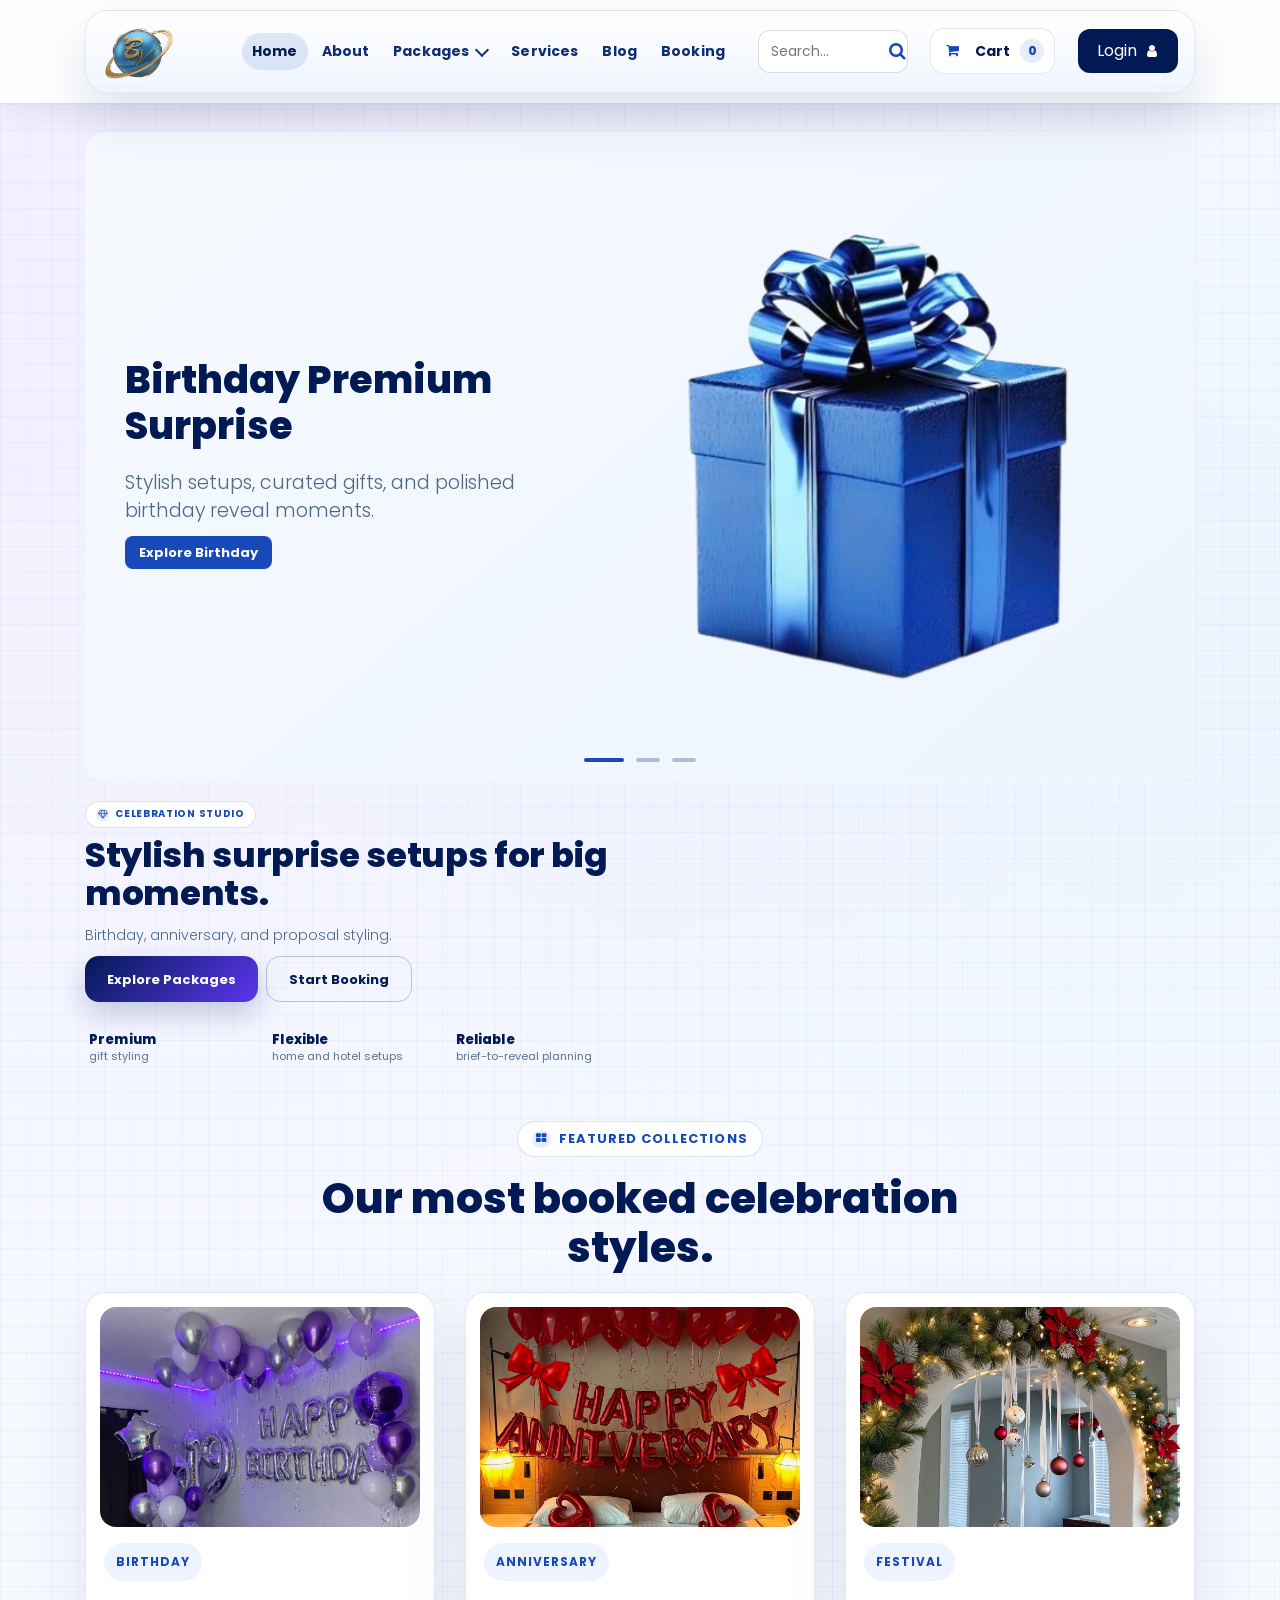
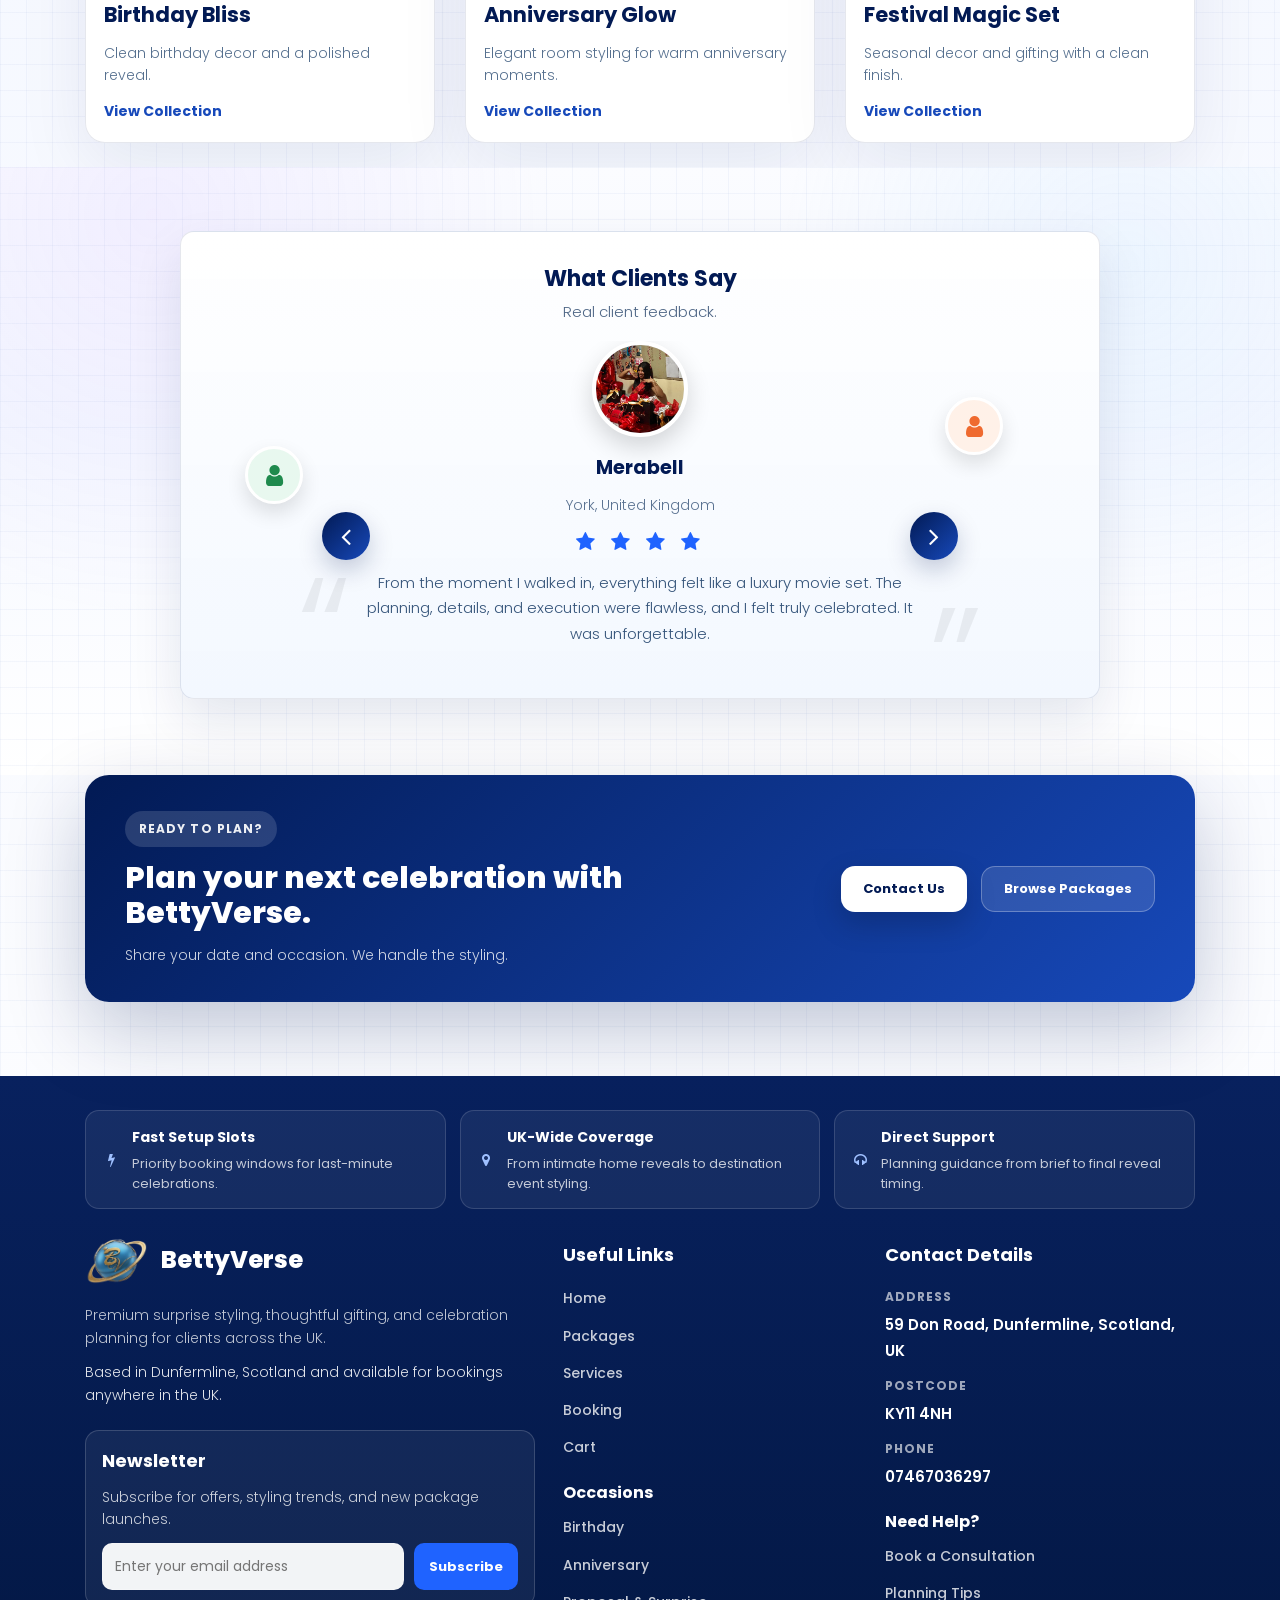
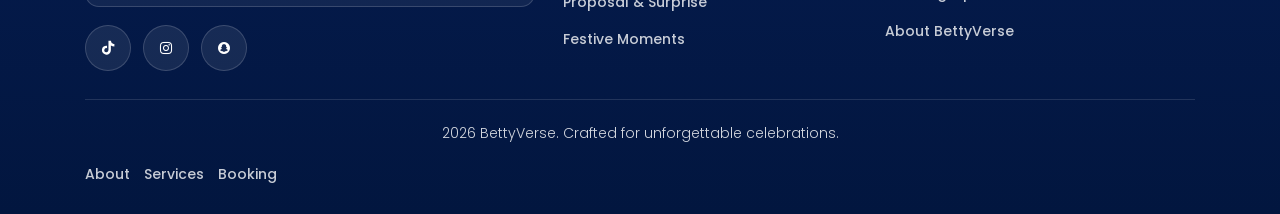
==== index.html @ 4e95d2a1 "almost ready" ====
<!DOCTYPE html>
<html>
   <head>
      <meta charset="utf-8">
      <meta http-equiv="X-UA-Compatible" content="IE=edge">
      <meta name="viewport" content="width=device-width, initial-scale=1">
      <meta name="viewport" content="initial-scale=1, maximum-scale=1">
      <title>BettyVerse</title>
      <meta name="keywords" content="surprise gifts, celebration packages, event styling">
      <meta name="description" content="BettyVerse creates stylish surprise packages and celebration setups for birthdays, anniversaries, proposals, and special occasions.">
      <meta name="author" content="BettyVerse">
      <link rel="stylesheet" type="text/css" href="css/bootstrap.min.css">
      <link rel="stylesheet" type="text/css" href="css/style.css">
      <link rel="stylesheet" href="css/responsive.css">
      <link rel="icon" href="images/logo.png" type="image/png">
      <link href="https://fonts.googleapis.com/css2?family=Poppins:wght@300;400;500;600;700;800&family=Roboto:wght@400;500;700&display=swap" rel="stylesheet">
      <link rel="stylesheet" href="css/jquery.mCustomScrollbar.min.css">
      <link rel="stylesheet" href="https://maxcdn.bootstrapcdn.com/font-awesome/4.7.0/css/font-awesome.min.css">
   </head>
   <body class="home-shell">
      <div class="header_section header_bg">
         <div class="container">
            <nav class="navbar navbar-expand-lg navbar-light bg-light">
               <a class="navbar-brand brand-mark" href="index.html" aria-label="BettyVerse home"><span class="brand-mark__icon" aria-hidden="true"><img src="images/logo.png" alt=""></span><span class="brand-mark__text"><strong>Betty</strong> Verse</span></a>
               <a class="mobile_cart_link" href="cart.html" data-cart-link aria-label="View cart">
                  <span class="mobile_cart_icon" aria-hidden="true"><i class="fa fa-shopping-cart" aria-hidden="true"></i></span>
                  <span class="cart_count" data-cart-count aria-live="polite">0</span>
               </a>
               <button class="navbar-toggler" type="button" data-toggle="collapse" data-target="#navbarSupportedContent" aria-controls="navbarSupportedContent" aria-expanded="false" aria-label="Toggle navigation">
               <span class="navbar-toggler-icon"></span>
               </button>
               <div class="collapse navbar-collapse" id="navbarSupportedContent">
                  <ul class="navbar-nav ml-auto">
                     <li class="nav-item active"><a class="nav-link" href="index.html">Home</a></li>
                     <li class="nav-item"><a class="nav-link" href="about.html">About</a></li>
                     <li class="nav-item dropdown">
                        <a class="nav-link dropdown-toggle" href="packages.html" id="packagesDropdown" role="button" aria-haspopup="true" aria-expanded="false">Packages</a>
                        <div class="dropdown-menu" aria-labelledby="packagesDropdown">
                           <div class="dropdown-submenu">
                              <a class="dropdown-item dropdown-toggle" href="packages.html?filter=birthday">Birthday</a>
                              <div class="dropdown-menu">
                                 <a class="dropdown-item" href="packages.html?filter=custom-request">Custom Request</a>
                                 <a class="dropdown-item" href="packages.html?filter=kids-birthday">Kids Birthday</a>
                                 <a class="dropdown-item" href="packages.html?filter=betty-confetti">Betty And Confetti</a>
                                 <a class="dropdown-item" href="packages.html?filter=car-boot">Car Boot</a>
                                 <div class="dropdown-submenu">
                                    <a class="dropdown-item dropdown-toggle" href="packages.html?filter=surprise">Surprise By Betty At</a>
                                    <div class="dropdown-menu">
                                       <a class="dropdown-item" href="packages.html?filter=university">University</a>
                                       <a class="dropdown-item" href="packages.html?filter=workplace">Workplace</a>
                                    </div>
                                 </div>
                              </div>
                           </div>
                           <div class="dropdown-submenu">
                              <a class="dropdown-item dropdown-toggle" href="packages.html?filter=anniversary">Anniversary</a>
                              <div class="dropdown-menu">
                                 <a class="dropdown-item" href="packages.html?filter=anniversary-choice">By Choice</a>
                                 <div class="dropdown-submenu">
                                    <a class="dropdown-item dropdown-toggle" href="packages.html?filter=anniversary">Anniversary Decorations</a>
                                    <div class="dropdown-menu">
                                                                              <a class="dropdown-item" href="packages.html?filter=anniversary-home">Decoration At Home</a>
                                       <a class="dropdown-item" href="packages.html?filter=anniversary-car">Car Boot Decoration</a>
                                    </div>
                                 </div>
                              </div>
                           </div>
                           <div class="dropdown-submenu">
                              <a class="dropdown-item dropdown-toggle" href="packages.html?filter=surprise">Your Occasion</a>
                              <div class="dropdown-menu">
                                 <a class="dropdown-item" href="packages.html?filter=occasion-choice">By Choice</a>
                                 <a class="dropdown-item" href="packages.html?filter=valentine">Valentine's Day</a>
                                 <a class="dropdown-item" href="packages.html?filter=baby-shower">Baby Shower</a>
                                 <a class="dropdown-item" href="packages.html?filter=proposal">Proposal</a>
                              </div>
                           </div>
                           <div class="dropdown-submenu">
                              <a class="dropdown-item dropdown-toggle" href="packages.html?filter=festival">Festival</a>
                              <div class="dropdown-menu">
                                 <a class="dropdown-item" href="packages.html?filter=christmas">Christmas Decorations</a>
                                 <a class="dropdown-item" href="packages.html?filter=new-year">New Year</a>
                                 <a class="dropdown-item" href="packages.html?filter=easter">Easter</a>
                              </div>
                           </div>
                        </div>
                     </li>
                     <li class="nav-item"><a class="nav-link" href="services.html">Services</a></li>
                     <li class="nav-item"><a class="nav-link" href="blog.html">Blog</a></li>
                     <li class="nav-item"><a class="nav-link" href="booking.html">Booking</a></li>
                  </ul>
                  <form class="form-inline my-2 my-lg-0">
                     <div class="search-container">
                        <input type="text" id="search-input" class="search-input" placeholder="Search...">
                        <div class="fa fa-search form-control-feedback" onclick="toggleSearch()"></div>
                     </div>
                     <a class="cart_link" href="cart.html" data-cart-link aria-label="View cart">
                        <span class="cart_link_icon"><i class="fa fa-shopping-cart" aria-hidden="true"></i></span>
                        <span class="cart_link_text">Cart</span>
                        <span class="cart_count" data-cart-count aria-live="polite">0</span>
                     </a>
                     <div class="login_bt"><a href="login/login_index.html">Login <span style="color: #ffffff;"><i class="fa fa-user" aria-hidden="true"></i></span></a></div>
                  </form>
               </div>
            </nav>
         </div>
      </div>

      <section class="home-banner">
         <div class="container">
            <div class="home-carousel-shell">
               <div id="carouselExampleIndicators" class="carousel slide pointer-event woofern-carousel">
                  <ol class="carousel-indicators">
                     <li data-target="#carouselExampleIndicators" data-bs-target="#carouselExampleIndicators" data-slide-to="0" data-bs-slide-to="0" class="active"></li>
                     <li data-target="#carouselExampleIndicators" data-bs-target="#carouselExampleIndicators" data-slide-to="1" data-bs-slide-to="1"></li>
                     <li data-target="#carouselExampleIndicators" data-bs-target="#carouselExampleIndicators" data-slide-to="2" data-bs-slide-to="2"></li>
                  </ol>
                  <div class="carousel-inner">
                     <div class="carousel-item active">
                        <div class="woofern-slide-row">
                           <div class="woofern-slide-copy">
                              <h2>Birthday Premium Surprise</h2>
                              <p>Stylish setups, curated gifts, and polished birthday reveal moments.</p>
                              <a class="woofern-caption-btn" href="packages.html?filter=birthday">Explore Birthday</a>
                           </div>
                           <div class="woofern-slide-media">
                              <a href="packages.html?filter=birthday">
                                 <img src="images/bday_demo.png" class="d-block w-100" alt="slider-0">
                              </a>
                           </div>
                        </div>
                     </div>
                     <div class="carousel-item">
                        <div class="woofern-slide-row">
                           <div class="woofern-slide-copy">
                              <h2>Proposal Experiences</h2>
                              <p>Elegant proposal concepts with refined decor and smooth coordination.</p>
                              <a class="woofern-caption-btn" href="packages.html?filter=proposal">View Proposal</a>
                           </div>
                           <div class="woofern-slide-media">
                              <a href="packages.html?filter=proposal">
                                 <img src="images/prop-2hearts.png" class="d-block w-100" alt="slider-1">
                              </a>
                           </div> 
                        </div>
                     </div>
                     <div class="carousel-item">
                        <div class="woofern-slide-row">
                           <div class="woofern-slide-copy">
                              <h2>Anniversary Surprise</h2>
                              <p>Memorable anniversary styling for home, hotel, and intimate settings.</p>
                              <a class="woofern-caption-btn" href="packages.html?filter=anniversary">See Anniversary</a>
                           </div>
                           <div class="woofern-slide-media">
                              <a href="packages.html?filter=anniversary">
                                 <img src="images/props_demo.png" class="d-block w-100" alt="slider-2">
                              </a>
                           </div>
                        </div>
                     </div>
                  </div>
               </div>
            </div>
         </div>
      </section>

      <section class="home-hero">
         <div class="container">
            <div class="row align-items-center">
               <div class="col-lg-6">
                  <span class="page_kicker"><i class="fa fa-diamond icon-inline" aria-hidden="true"></i>Celebration Studio</span>
                  <h1 class="home-title">Stylish surprise setups for big moments.</h1>
                  <p class="home-copy">Birthday, anniversary, and proposal styling.</p>
                  <div class="home-actions">
                     <a class="hero-btn primary" href="packages.html">Explore Packages</a>
                     <a class="hero-btn secondary" href="booking.html">Start Booking</a>
                  </div>
                   <div style="padding-top: 0.5cm;"></div>
                  <div class="home-stats">
                     <div class="home-stat">
                        <div class="home-stat-head">
                           <strong class="home-stat-title">Premium</strong>
                        </div>
                        <span class="home-stat-desc">gift styling</span>
                     </div>
                     <div class="home-stat">
                        <div class="home-stat-head">
                           <strong class="home-stat-title">Flexible</strong>
                        </div>
                        <span class="home-stat-desc">home and hotel setups</span>
                     </div>
                     <div class="home-stat">
                        <div class="home-stat-head">
                           <strong class="home-stat-title">Reliable</strong>
                        </div>
                        <span class="home-stat-desc">brief-to-reveal planning</span>
                     </div>
                  </div>
               </div>
            </div>
            <div style="padding-top: 0.5cm;"></div>
               <!-- <div class="col-lg-6">
                  <div class="overview-lead-card home-hero-panel">
                     <span class="content_eyebrow"><i class="fa fa-star icon-inline" aria-hidden="true"></i>What We Deliver</span>
                     <h2 class="content_title">Premium styling, smooth process.</h2>
                     <p class="content_text">Clean setup from brief to reveal.</p>
                     <div class="home-panel-list">
                        <div class="home-panel-item">
                           <strong>Gift Curation</strong>
                           <span>Thoughtful, clean presentation.</span>
                        </div>
                        <div class="home-panel-item">
                           <strong>Decor Styling</strong>
                           <span>Refined setups for standout moments.</span>
                        </div>
                     </div>
                  </div>
               </div> -->
            </div>
         </div>
      </section>

      <section class="content_section home-featured">
         <div class="container">
            <div class="section_heading center_heading">
               <span class="content_eyebrow"><i class="fa fa-th-large icon-inline" aria-hidden="true"></i>Featured Collections</span>
               <h2 class="content_title">Our most booked celebration styles.</h2>
            </div>
            <div class="row">
               <div class="col-lg-4 col-md-6 mb-4">
                  <article class="home-package-card">
                     <div class="home-package-media"><img src="images/birthday_demo.jpg" alt="Birthday bliss package"></div>
                     <div class="home-package-body">
                        <span class="blog_meta">Birthday</span>
                        <h3>Birthday Bliss</h3>
                        <p>Clean birthday decor and a polished reveal.</p>
                        <a href="packages.html?filter=birthday">View Collection</a>
                     </div>
                  </article>
               </div>
               <div class="col-lg-4 col-md-6 mb-4">
                  <article class="home-package-card">
                     <div class="home-package-media"><img src="images/anniversary_demo.jpeg" alt="Anniversary glow package"></div>
                     <div class="home-package-body">
                        <span class="blog_meta">Anniversary</span>
                        <h3>Anniversary Glow</h3>
                        <p>Elegant room styling for warm anniversary moments.</p>
                        <a href="packages.html?filter=anniversary">View Collection</a>
                     </div>
                  </article>
               </div>
               <div class="col-lg-4 col-md-6 mb-4">
                  <article class="home-package-card">
                     <div class="home-package-media"><img src="images/christmas_demo.jpeg" alt="Festival magic set"></div>
                     <div class="home-package-body">
                        <span class="blog_meta">Festival</span>
                        <h3>Festival Magic Set</h3>
                        <p>Seasonal decor and gifting with a clean finish.</p>
                        <a href="packages.html?filter=festival">View Collection</a>
                     </div>
                  </article>
               </div>
            </div>
         </div>
      </section>

      <section class="testimonial_section layout_padding">
         <div class="container">
            <div class="testimonial_section_2">
               <div class="row">
                  <div class="col-md-12">
                     <div class="testimonial_box">
                        <div class="testimonial_intro">
                           <h3 class="testimonial_title">What Clients Say</h3>
                           <p class="testimonial_subtitle">Real client feedback.</p>
                        </div>
                        <div class="testimonial_avatar_bubble testimonial_avatar_bubble--left avatar-tone-one" aria-hidden="true"><i class="fa fa-user" aria-hidden="true"></i></div>
                        <div class="testimonial_avatar_bubble testimonial_avatar_bubble--right avatar-tone-two" aria-hidden="true"><i class="fa fa-user" aria-hidden="true"></i></div>
                        <div class="testimonial_motion_trail" aria-hidden="true"></div>
                        <div class="testimonial_avatar_flyin avatar-tone-one" aria-hidden="true"><i class="fa fa-user" aria-hidden="true"></i></div>
                        <div id="main_slider" class="carousel slide" data-ride="carousel">
                           <div class="carousel-inner">
                              <div class="carousel-item active" data-avatar-tone="one">
                                 <div class="client_img avatar-tone-one"><img src="images/first-testimony.jpeg" alt="Client photo"></div>
                                 <h4 class="client_name">Merabell</h4>
                                 <p class="client_location">York, United Kingdom</p>
                                 <div class="testimonial_rating" aria-label="4 out of 5 stars">
                                    <i class="fa fa-star" aria-hidden="true"></i>
                                    <i class="fa fa-star" aria-hidden="true"></i>
                                    <i class="fa fa-star" aria-hidden="true"></i>
                                    <i class="fa fa-star" aria-hidden="true"></i>
                                 </div>
                                 <p class="testimonial_text">From the moment I walked in, everything felt like a luxury movie set. The planning, details, and execution were flawless, and I felt truly celebrated. It was unforgettable.</p>
                              </div>
                              <div class="carousel-item" data-avatar-tone="two">
                                 <div class="client_img avatar-tone-two"><i class="fa fa-user testimonial_user_icon" aria-hidden="true"></i></div>
                                 <h4 class="client_name">Ada Kingsley</h4>
                                 <p class="client_location">London, United Kingdom</p>
                                 <div class="testimonial_rating" aria-label="4 out of 5 stars">
                                    <i class="fa fa-star" aria-hidden="true"></i>
                                    <i class="fa fa-star" aria-hidden="true"></i>
                                    <i class="fa fa-star" aria-hidden="true"></i>
                                    <i class="fa fa-star" aria-hidden="true"></i>
                                 </div>
                                 <p class="testimonial_text">Classy setup, easy coordination, amazing reveal.</p>
                              </div>
                              <div class="carousel-item" data-avatar-tone="three">
                                 <div class="client_img avatar-tone-three"><i class="fa fa-user testimonial_user_icon" aria-hidden="true"></i></div>
                                 <h4 class="client_name">Samuel Rivers</h4>
                                 <p class="client_location">Manchester, United Kingdom</p>
                                 <div class="testimonial_rating" aria-label="4 out of 5 stars">
                                    <i class="fa fa-star" aria-hidden="true"></i>
                                    <i class="fa fa-star" aria-hidden="true"></i>
                                    <i class="fa fa-star" aria-hidden="true"></i>
                                    <i class="fa fa-star" aria-hidden="true"></i>
                                 </div>
                                 <p class="testimonial_text">They nailed the mood and delivered on time.</p>
                              </div>
                           </div>
                           <a class="carousel-control-prev" href="#main_slider" role="button" data-slide="prev" aria-label="Previous testimonial"><i class="fa fa-angle-left" aria-hidden="true"></i></a>
                           <a class="carousel-control-next" href="#main_slider" role="button" data-slide="next" aria-label="Next testimonial"><i class="fa fa-angle-right" aria-hidden="true"></i></a>
                        </div>
                     </div>
                  </div>
               </div>
            </div>
         </div>
      </section>

      <section class="home-contact-cta">
         <div class="container">
            <div class="cta-panel">
               <div>
                  <span class="section-tag">Ready To Plan?</span>
                  <h2>Plan your next celebration with BettyVerse.</h2>
                  <p>Share your date and occasion. We handle the styling.</p>
               </div>
               <div class="cta-actions">
                  <a class="hero-btn primary" href="booking.html">Contact Us</a>
                  <a class="hero-btn secondary" href="packages.html">Browse Packages</a>
               </div>
            </div>
         </div>
      </section>

      <footer class="site_footer margin_top90">
         <div class="container">
            <div class="footer_highlight_bar">
               <div class="footer_highlight_item">
                  <i class="fa fa-bolt" aria-hidden="true"></i>
                  <div>
                     <strong>Fast Setup Slots</strong>
                     <span>Priority booking windows for last-minute celebrations.</span>
                  </div>
               </div>
               <div class="footer_highlight_item">
                  <i class="fa fa-map-marker" aria-hidden="true"></i>
                  <div>
                     <strong>UK-Wide Coverage</strong>
                     <span>From intimate home reveals to destination event styling.</span>
                  </div>
               </div>
               <div class="footer_highlight_item">
                  <i class="fa fa-headphones" aria-hidden="true"></i>
                  <div>
                     <strong>Direct Support</strong>
                     <span>Planning guidance from brief to final reveal timing.</span>
                  </div>
               </div>
            </div>
            <div class="footer_top">
               <div class="footer_brand_column">
                  <a class="footer_brand" href="index.html">
                     <img src="images/logo.png" alt="BettyVerse logo">
                     <span>BettyVerse</span>
                  </a>
                  <p class="footer_copy">Premium surprise styling, thoughtful gifting, and celebration planning for clients across the UK.</p>
                  <p class="footer_service_note">Based in Dunfermline, Scotland and available for bookings anywhere in the UK.</p>
                  <div class="footer_newsletter">
                     <h3 class="footer_title">Newsletter</h3>
                     <p class="footer_newsletter_copy">Subscribe for offers, styling trends, and new package launches.</p>
                     <form class="footer_newsletter_form" action="#" method="post" novalidate>
                        <input type="email" class="footer_newsletter_input" placeholder="Enter your email address" aria-label="Email address">
                        <button class="footer_newsletter_button" type="button">Subscribe</button>
                     </form>
                  </div>
                  <div class="footer_social_links" aria-label="BettyVerse social links">
                     <a href="https://www.tiktok.com/@bettyverse_" target="_blank" rel="noopener noreferrer" aria-label="BettyVerse on TikTok">
                        <svg viewBox="0 0 24 24" aria-hidden="true" focusable="false">
                           <path d="M19.59 6.69a4.83 4.83 0 0 1-3.77-4.44h-3.2v12.58a2.77 2.77 0 1 1-1.9-2.63V8.96a5.98 5.98 0 1 0 5.1 5.91V8.5a8.02 8.02 0 0 0 4.68 1.5V6.69h-.91z"></path>
                        </svg>
                     </a>
                     <a href="https://www.instagram.com/bettyverse_/" target="_blank" rel="noopener noreferrer" aria-label="BettyVerse on Instagram"><i class="fa fa-instagram" aria-hidden="true"></i></a>
                     <a href="https://www.snapchat.com/add/bettyverse" target="_blank" rel="noopener noreferrer" aria-label="BettyVerse on Snapchat"><i class="fa fa-snapchat" aria-hidden="true"></i></a>
                  </div>               </div>
               <div class="footer_links_column">
                  <h3 class="footer_title">Useful Links</h3>
                  <ul class="footer_links">
                     <li><a href="index.html">Home</a></li>
                     <li><a href="packages.html">Packages</a></li>
                     <li><a href="services.html">Services</a></li>
                     <li><a href="booking.html">Booking</a></li>
                     <li><a href="cart.html">Cart</a></li>
                  </ul>
                  <h3 class="footer_title footer_title_secondary">Occasions</h3>
                  <ul class="footer_links footer_links_compact">
                     <li><a href="packages.html?filter=birthday">Birthday</a></li>
                     <li><a href="packages.html?filter=anniversary">Anniversary</a></li>
                     <li><a href="packages.html?filter=surprise">Proposal &amp; Surprise</a></li>
                     <li><a href="packages.html?filter=festival">Festive Moments</a></li>
                  </ul>
               </div>
               <div class="footer_contact_column">
                  <h3 class="footer_title">Contact Details</h3>
                  <ul class="footer_contact_list">
                     <li><span>Address</span><strong>59 Don Road, Dunfermline, Scotland, UK</strong></li>
                     <li><span>Postcode</span><strong>KY11 4NH</strong></li>
                     <li><span>Phone</span><a href="tel:07467036297">07467036297</a></li>
                  </ul>
                  <h3 class="footer_title footer_title_secondary">Need Help?</h3>
                  <ul class="footer_links footer_links_compact">
                     <li><a href="booking.html">Book a Consultation</a></li>
                     <li><a href="blog.html">Planning Tips</a></li>
                     <li><a href="about.html">About BettyVerse</a></li>
                  </ul>
               </div>
            </div>
            <div class="footer_bottom">
               <p class="copyright_text">2026 BettyVerse. Crafted for unforgettable celebrations.</p>
               <ul class="footer_bottom_links">
                  <li><a href="about.html">About</a></li>
                  <li><a href="services.html">Services</a></li>
                  <li><a href="booking.html">Booking</a></li>
               </ul>
            </div>
         </div>
      </footer>
      <script src="js/jquery.min.js"></script>
      <script src="js/bootstrap.bundle.min.js"></script>
      <script src="js/plugin.js"></script>
      <script src="js/jquery.mCustomScrollbar.concat.min.js"></script>
      <script src="js/cart.js"></script>
      <script src="js/custom.js"></script>
   </body>
</html>
---- css/style.css ----
/*--------------------------------------------------------------------- File Name: style.css ---------------------------------------------------------------------*/


/*--------------------------------------------------------------------- import Files ---------------------------------------------------------------------*/

@import url(animate.min.css);
@import url(normalize.css);
@import url(icomoon.css);
@import url(meanmenu.css);
@import url(owl.carousel.min.css);
@import url(swiper.min.css);
@import url(slick.css);
@import url(jquery.fancybox.min.css);
@import url(jquery-ui.css);
@import url(nice-select.css);

/*--------------------------------------------------------------------- skeleton ---------------------------------------------------------------------*/

* {
    box-sizing: border-box !important;
    transition: ease all 0.35s;
}

:root {
    --brand: #021A54;
    --brand-dark: #021A54;
    --brand-soft: #e9ecef;
    --brand-alt: #20c997;
    --accent: #5d35ef;
    --line: rgba(45, 75, 128, 0.18);
    --frost: rgba(255, 255, 255, 0.72);
    --surface: #ffffff;
    --text: #021A54;
    --text-muted: #6c757d;
    --shadow: rgba(2,26,84,0.18);
    --grid-line: rgba(130, 155, 210, 0.08);
    --grid-size: 26px;
    --header-height: 126px;
    --header-height-mobile: 106px;
    --mobile-vv-top: 0px;
    --mobile-header-live-height: var(--header-height-mobile);
}

html {
    scroll-behavior: smooth;
}


body {
    color: var(--text-muted);
    font-size: 15px;
    font-family: 'Poppins', sans-serif;
    line-height: 1.8;
    font-weight: 400;
    background:
        linear-gradient(var(--grid-line) 1px, transparent 1px),
        linear-gradient(90deg, var(--grid-line) 1px, transparent 1px),
        radial-gradient(circle at 12% 8%, rgba(163, 126, 255, 0.10), transparent 32%),
        radial-gradient(circle at 88% 16%, rgba(154, 206, 255, 0.14), transparent 28%),
        linear-gradient(180deg, #fbfcff 0%, #f5f8ff 42%, #ffffff 100%);
    background-size: var(--grid-size) var(--grid-size), var(--grid-size) var(--grid-size), auto, auto, auto;
    background-attachment: fixed;
    overflow-x: hidden;
    padding-top: var(--header-height);
}

body.has-site-loader {
    overflow: hidden;
}

.site-loader {
    position: fixed;
    inset: 0;
    z-index: 5000;
    display: flex;
    align-items: center;
    justify-content: center;
    background:
        radial-gradient(circle at 22% 18%, rgba(97, 148, 255, 0.22), transparent 34%),
        radial-gradient(circle at 78% 12%, rgba(68, 195, 255, 0.18), transparent 30%),
        linear-gradient(180deg, rgba(249, 252, 255, 0.98) 0%, rgba(238, 246, 255, 0.98) 100%);
    opacity: 1;
    visibility: visible;
    transition: opacity .45s ease, visibility .45s ease;
}

.site-loader.is-hidden {
    opacity: 0;
    visibility: hidden;
    pointer-events: none;
}

.site-loader__inner {
    position: relative;
    width: 132px;
    height: 132px;
    display: flex;
    align-items: center;
    justify-content: center;
}

.site-loader__ring {
    position: absolute;
    border-radius: 50%;
    border-style: solid;
    border-color: transparent;
}

.site-loader__ring--outer {
    width: 132px;
    height: 132px;
    border-width: 5px;
    border-top-color: #1749ba;
    border-right-color: #6da4ff;
    border-bottom-color: rgba(23, 73, 186, 0.08);
    border-left-color: rgba(23, 73, 186, 0.08);
    animation: siteLoaderSpin 1.15s linear infinite;
}

.site-loader__ring--inner {
    width: 88px;
    height: 88px;
    border-width: 4px;
    border-bottom-color: #0aa0e9;
    border-left-color: #7cd6ff;
    border-top-color: rgba(10, 160, 233, 0.08);
    border-right-color: rgba(10, 160, 233, 0.08);
    animation: siteLoaderSpinReverse .95s linear infinite;
}

.site-loader__dot {
    width: 18px;
    height: 18px;
    border-radius: 50%;
    background: linear-gradient(135deg, #1749ba, #0aa0e9);
    box-shadow: 0 0 0 0 rgba(23, 73, 186, 0.22);
    animation: siteLoaderPulse 1.25s ease-out infinite;
}

.site-loader__label {
    position: absolute;
    left: 50%;
    top: calc(100% + 18px);
    transform: translateX(-50%);
    margin: 0;
    color: #0f2d74;
    font-size: 12px;
    font-weight: 700;
    letter-spacing: .08em;
    text-transform: uppercase;
    white-space: nowrap;
}

@keyframes siteLoaderSpin {
    to {
        transform: rotate(360deg);
    }
}

@keyframes siteLoaderSpinReverse {
    to {
        transform: rotate(-360deg);
    }
}

@keyframes siteLoaderPulse {
    0% {
        transform: scale(.92);
        box-shadow: 0 0 0 0 rgba(23, 73, 186, 0.22);
    }
    70% {
        transform: scale(1.08);
        box-shadow: 0 0 0 18px rgba(23, 73, 186, 0);
    }
    100% {
        transform: scale(.94);
        box-shadow: 0 0 0 0 rgba(23, 73, 186, 0);
    }
}

@media (prefers-reduced-motion: reduce) {
    .site-loader__ring--outer {
        animation-duration: 2.1s;
    }
    .site-loader__ring--inner {
        animation-duration: 1.8s;
    }
    .site-loader__dot {
        animation-duration: 1.8s;
    }
}

a {
    color: var(--text);
    text-decoration: none !important;
    outline: none !important;
    -webkit-transition: all .25s ease-in-out;
    -moz-transition: all .25s ease-in-out;
    -ms-transition: all .25s ease-in-out;
    -o-transition: all .25s ease-in-out;
    transition: all .25s ease-in-out;
}

h1,
h2,
h3,
h4,
h5,
h6 {
    letter-spacing: 0;
    font-weight: normal;
    position: relative;
    padding: 0 0 10px 0;
    font-weight: normal;
    line-height: normal;
    color: #021A54;
    margin: 0
}

h1 {
    font-size: 24px
}

h2 {
    font-size: 22px
}

h3 {
    font-size: 18px
}

h4 {
    font-size: 16px
}

h5 {
    font-size: 14px
}

h6 {
    font-size: 13px
}

*,
*::after,
*::before {
    -webkit-box-sizing: border-box;
    -moz-box-sizing: border-box;
    box-sizing: border-box;
}

h1 a,
h2 a,
h3 a,
h4 a,
h5 a,
h6 a {
    color: #212121;
    text-decoration: none!important;
    opacity: 1
}

button:focus {
    outline: none;
}

ul,
li,
ol {
    margin: 0px;
    padding: 0px;
    list-style: none;
}

p {
    margin: 20px;
    font-weight: 300;
    font-size: 15px;
    line-height: 24px;
}

a {
    color: #222222;
    text-decoration: none;
    outline: none !important;
}

a,
.btn {
    text-decoration: none !important;
    outline: none !important;
    -webkit-transition: all .3s ease-in-out;
    -moz-transition: all .3s ease-in-out;
    -ms-transition: all .3s ease-in-out;
    -o-transition: all .3s ease-in-out;
    transition: all .3s ease-in-out;
}

img {
    max-width: 100%;
    height: auto;
}

 :focus {
    outline: 0;
}

.paddind_bottom_0 {
    padding-bottom: 0 !important;
}

.btn-custom {
    margin-top: 20px;
    background-color: transparent !important;
    border: 2px solid #ddd;
    padding: 12px 40px;
    font-size: 16px;
}

.lead {
    font-size: 18px;
    line-height: 30px;
    color: #767676;
    margin: 0;
    padding: 0;
}

.form-control:focus {
    border-color: #ffffff !important;
    box-shadow: 0 0 0 .2rem rgba(255, 255, 255, .25);
}

.navbar-form input {
    border: none !important;
}

.badge {
    font-weight: 500;
}

blockquote {
    margin: 20px 0 20px;
    padding: 30px;
}

button {
    border: 0;
    margin: 0;
    padding: 0;
    cursor: pointer;
}

.full {
    float: left;
    width: 100%;
}

.layout_padding {
    padding-top: 100px;
    padding-bottom: 0px;
}

.padding_0 {
    padding: 0px;
}


/* header section start */

.header_section {
    width: 100%;
    float: left;
    background-size: cover;
    background-position: center;
    background-attachment: scroll;
    background-repeat: no-repeat;
    position: fixed;
    top: 0;
    left: 0;
    right: 0;
    height: auto;
    z-index: 1200;
    background: rgba(251, 252, 255, 0.78);
    border-bottom: 1px solid var(--line);
    box-shadow: 0 10px 30px rgba(2, 26, 84, 0.08);
    backdrop-filter: blur(8px);
    -webkit-backdrop-filter: blur(8px);
}

.header_section .container {
    background: transparent !important;
}

.header_section .container {
    position: relative;
    padding-top: 10px;
    padding-bottom: 10px;
}

.header_bg {
    background: #fdffff;
    border-bottom: 1px solid var(--line);
}

.bg-light {
    background-color: transparent !important;
}

.ml-auto,
.mx-auto {
    margin-left: auto !important;
}

.mx-auto {
    margin-right: auto !important;
}

.navbar-expand-lg .navbar-nav .nav-link {
    padding: 10px 14px;
    font-size: 14px;
    color: #0f2d74;
    margin: 0px 4px;
    font-weight: 700;
    border-radius: 999px;
    line-height: 1.2;
    letter-spacing: 0.01em;
}

.navbar-light .navbar-nav .active>.nav-link,
.navbar-light .navbar-nav .nav-link.active,
.navbar-light .navbar-nav .nav-link.show,
.navbar-light .navbar-nav .show>.nav-link {
    color: var(--brand-dark);
    background: rgba(23, 73, 186, 0.12);
}

.navbar-light .navbar-nav .nav-link:focus,
.navbar-light .navbar-nav .nav-link:hover {
    color: var(--brand-dark);
    background: rgba(23, 73, 186, 0.1);
}

.navbar-toggler-icon {
    display: block;
    background-repeat: no-repeat;
    background-position: center;
}

.navbar-brand {
    margin: 0px;
    float: none;
    padding: 0;
    display: inline-flex;
    align-items: center;
    line-height: 1;
    flex-shrink: 0;
}

.brand-mark {
    display: inline-flex;
    align-items: center;
    gap: 10px;
    text-decoration: none;
}

.brand-mark__icon {
    width: auto;
    height: auto;
    border-radius: 0;
    overflow: visible;
    box-shadow: none;
    background: transparent;
    flex-shrink: 0;
}

.brand-mark__icon svg {
    width: 72px;
    height: 72px;
    display: block;
}

.brand-mark__icon img {
    width: 72px;
    height: auto;
    display: block;
    object-fit: contain;
}

.brand-mark__text {
    color: #0b2f7e;
    font-size: 1.1rem;
    font-weight: 600;
    letter-spacing: 0.01em;
    line-height: 1;
}

.brand-mark__text strong {
    color: #1e63ff;
    font-weight: 800;
}

.navbar {
    padding: 14px 18px;
    position: relative;
    align-items: center;
    border-radius: 22px;
    border: 1px solid rgba(2, 26, 84, 0.09);
    background: linear-gradient(180deg, rgba(255, 255, 255, 0.98) 0%, #eff5ff 100%);
    box-shadow: 0 24px 58px rgba(2, 26, 84, 0.13);
}

.navbar-collapse {
    align-items: center;
}

.navbar-nav {
    align-items: center;
}

@media (min-width: 992px) {
    .navbar-brand {
        margin-right: 10px;
    }

    .brand-mark {
        gap: 0;
    }

    .brand-mark__text {
        display: none;
    }

    .navbar {
        padding: 12px 16px;
    }

    .navbar-expand-lg .navbar-collapse {
        display: flex !important;
        flex: 1 1 auto;
        min-width: 0;
        align-items: center;
        justify-content: flex-end;
        gap: 14px;
    }

    .navbar-expand-lg .navbar-nav {
        display: flex;
        align-items: center;
        flex-wrap: nowrap;
        margin-left: auto !important;
        margin-right: 8px;
        gap: 2px;
    }

    .navbar-expand-lg .navbar-nav .nav-item {
        display: flex;
        align-items: center;
    }

    .navbar-expand-lg .navbar-nav .nav-link {
        white-space: nowrap;
        margin: 0 2px;
        padding: 10px 12px;
    }

    .navbar .form-inline {
        display: flex;
        align-items: center;
        flex-wrap: nowrap;
        flex-shrink: 0;
        margin-left: 2px;
        gap: 10px;
    }

    .search-input {
        width: 165px;
        margin-right: 0;
    }

    .login_bt {
        margin-left: 0;
    }

    .cart_link {
        margin-left: 0;
        padding: 10px 12px;
    }

    .home-shell .navbar-expand-lg .navbar-nav .nav-link {
        padding: 10px 10px;
        margin: 0 1px;
    }

    .home-shell .navbar .form-inline {
        gap: 8px;
    }

    .home-shell .search-input {
        width: 150px;
    }

    .home-shell .cart_link {
        padding: 10px 10px;
    }
}

.dropdown-menu {
    z-index: 1050;
    position: absolute;
    right: 0;
    left: auto;
    top: 100%;
    min-width: 13rem;
    padding: 10px;
    border: 1px solid rgba(2, 26, 84, 0.08);
    border-radius: 14px;
    background: #ffffff;
    transform-origin: top right;
    animation: slideInRight 0.3s ease-out;
    box-shadow: 0 20px 40px rgba(2,26,84,0.12);
}

.dropdown-item {
    color: #0d2b74;
    font-weight: 500;
    padding: 10px 14px;
    border-radius: 10px;
}

.dropdown-item:hover,
.dropdown-item:focus {
    background: #eef4ff;
    color: #021A54;
}

.dropdown-submenu {
    position: relative;
}

.dropdown-submenu > .dropdown-menu {
    position: absolute;
    top: 0;
    left: 100%;
    margin-top: -1px;
    min-width: 13rem;
    display: none;
}

.dropdown-submenu.open-left > .dropdown-menu {
    left: auto;
    right: 100%;
}

.dropdown.show > .dropdown-menu {
    display: block;
}

.dropdown-submenu.show > .dropdown-menu {
    display: block;
}

.dropdown-menu .dropdown-toggle::after {
    display: inline-block;
    margin-left: .255em;
    vertical-align: .255em;
    content: "";
    border-top: .3em solid;
    border-right: .3em solid transparent;
    border-left: .3em solid transparent;
}

.dropdown-menu .dropdown-item.dropdown-toggle::after {
    float: right;
    margin-top: .3rem;
}

.dropdown-toggle::after {
    margin-left: 0;
    display: none;
}

.navbar-light .navbar-nav .nav-link.dropdown-toggle::after {
    display: inline-block;
    width: 10px;
    height: 10px;
    margin-left: 8px;
    vertical-align: middle;
    content: "";
    border-right: 2px solid currentColor;
    border-bottom: 2px solid currentColor;
    border-top: 0;
    border-left: 0;
    transform: rotate(45deg);
    transform-origin: center;
    position: relative;
    top: -1px;
}

.navbar-light .navbar-nav .nav-link.dropdown-toggle {
    display: inline-flex;
    align-items: center;
}

.navbar-light .navbar-nav .show > .nav-link.dropdown-toggle::after,
.navbar-light .navbar-nav .nav-link.dropdown-toggle[aria-expanded="true"]::after {
    transform: rotate(-135deg);
    top: 1px;
}

@media (max-width: 991px) {
    .navbar-nav .dropdown-menu {
        position: static;
        width: 100%;
        margin-top: 8px;
        padding: 10px;
        border-radius: 14px;
        background: rgba(23, 73, 186, 0.06);
        box-shadow: none !important;
    }

    .dropdown-submenu > .dropdown-menu {
        position: static;
        margin: 8px 0 0;
        min-width: auto;
    }
}

.login_bt {
    display: inline-flex !important;
    align-items: center;
    margin-left: 15px;
}

.navbar .form-inline {
    display: flex;
    align-items: center;
    gap: 12px;
    margin: 0;
    padding: 0;
    position: relative;
}

.search-container {
    position: relative;
    margin-right: 0 !important;
}

.cart_link {
    display: inline-flex;
    align-items: center;
    gap: 10px;
    padding: 10px 16px;
    margin-left: 4px;
    border-radius: 14px;
    border: 1px solid rgba(2, 26, 84, 0.10);
    background: rgba(255, 255, 255, 0.92);
    color: #021A54;
    font-weight: 700;
    line-height: 1;
}

.cart_link:hover,
.cart_link.active {
    background: #eef4ff;
    color: #021A54;
    border-color: rgba(23, 73, 186, 0.14);
}

.cart_link_icon {
    width: 24px;
    height: 24px;
    display: inline-flex;
    align-items: center;
    justify-content: center;
    color: #1749ba;
    font-size: 15px;
}

.mobile_cart_link {
    display: none;
}

.cart_count {
    min-width: 24px;
    height: 24px;
    padding: 0 6px;
    display: inline-flex;
    align-items: center;
    justify-content: center;
    border-radius: 999px;
    background: rgba(23, 73, 186, 0.10);
    color: #1749ba;
    font-size: 12px;
    font-weight: 800;
}

.cart_count.has-items {
    background: #1749ba;
    color: #ffffff;
}

.login_bt a {
    font-size: 16px;
    color: #ffffff;
    background: #021A54;
    min-height: 44px;
    padding: 10px 18px;
    display: inline-flex;
    align-items: center;
    justify-content: center;
    border-radius: 12px;
    border: 1px solid rgba(2, 26, 84, 0.24);
    box-shadow: none;
    gap: 8px;
    line-height: 1;
    white-space: nowrap;
}

.login_bt a span {
    display: inline-flex;
    align-items: center;
    line-height: 1;
}

.login_bt a .fa {
    font-size: 14px;
    line-height: 1;
}

.login_bt a:hover {
    color: #ffffff;
    background: #021A54;
}

@media (max-width: 991px) {
    body {
        padding-top: var(--header-height-mobile);
    }

    .navbar .form-inline {
        flex-wrap: wrap;
        justify-content: center;
    }
    .navbar .login_bt {
        width: 100%;
        justify-content: center;
        margin: 10px 0 0;
    }
    .login_bt a {
        width: auto;
        padding: 8px 20px;
    }
}

@keyframes slideInLeft {
    from {
        opacity: 0;
        transform: translateX(-50px);
    }
    to {
        opacity: 1;
        transform: translateX(0);
    }
}

@keyframes slideInRight {
    from {
        opacity: 0;
        transform: translateX(20px);
    }
    to {
        opacity: 1;
        transform: translateX(0);
    }
}

/* header section end */


/* legacy homepage CTA button retained for the redesigned about teaser */
.read_bt_1 {
    width: 180px;
    float: left;
    margin-top: 20px;
}

.read_bt_1 a {
    width: 100%;
    float: left;
    font-size: 16px;
    text-align: center;
    background: transparent;
    color: #021A54;
    padding: 12px 0px;
    border-radius: 999px;
    font-weight: 700;
    border: 1px solid rgba(23, 63, 153, 0.30);
}

.read_bt_1 a:hover {
    background: rgba(255, 255, 255, 0.62);
    color: #021A54;
    border-color: rgba(93, 53, 239, 0.42);
}


/* testimonial section start */

.testimonial_section {
    width: 100%;
    float: left;
    padding: 90px 0px 100px 0px;
    position: relative;
}

.testimonial_taital {
    width: 100%;
    float: left;
    font-size: 40px;
    color: #373736;
    font-weight: bold;
    text-align: center;
}

.testimonial_section_2 {
    width: 100%;
    float: left;
    padding-top: 30px;
    padding-bottom: 75px;
    position: relative;
}

.testimonial_section::after {
    position: absolute;
    content: '';
    width: 120px;
    height: 102px;
    background-image: url(../images/quick-icon.png);
    background-size: 100%;
    left: 40px;
    top: 290px;
}

.testimonial_section::before {
    position: absolute;
    content: '';
    width: 120px;
    height: 102px;
    background-image: url(../images/quick-icon.png);
    background-size: 100%;
    right: 40px;
    top: 290px;
}

.testimonial_box {
    width: 82%;
    margin: 0 auto;
    background-color: #ffffff;
    box-shadow: 0px 0px 20px 10px #ededec;
    padding: 50px 40px 0px 40px;
    height: 300px;
}

.testimonial_text {
    width: 100%;
    font-size: 16px;
    color: #343434;
    margin: 0px;
    text-align: center;
}

.client_name {
    width: 100%;
    font-size: 20px;
    text-align: center;
    color: #343434;
    font-weight: bold;
    padding-top: 40px;
}

.client_img {
    width: 100%;
    text-align: center;
    margin-top: 10px;
}

#main_slider a.carousel-control-next {
    position: absolute;
    right: -63px;
    top: 25%;
}

#main_slider a.carousel-control-prev {
    position: absolute;
    left: -63px;
    top: 25%;
}

#main_slider .carousel-control-prev,
#main_slider .carousel-control-next {
    width: 50px;
    height: 50px;
    background-color: var(--brand-dark);
    opacity: 1;
    font-size: 30px;
    color: #ffffff;
}

#main_slider .carousel-control-prev:hover,
#main_slider .carousel-control-next:hover,
#main_slider .carousel-control-prev:focus,
#main_slider .carousel-control-next:focus {
    background-color: var(--brand);
    color: #fff;
}


/* testimonial section end */


/* contact section start */

.contact_section {
    width: 100%;
    float: left;
    background-color: #262526;
    height: auto;
    padding: 90px 0px;
}

.contact_main {
    width: 100%;
    float: left;
}

.contact_taital {
    width: 65%;
    float: left;
    font-size: 40px;
    font-weight: bold;
    color: #ffffff;
    border-bottom: 1px solid #ffffff;
}

.form-group {
    margin-bottom: 30px;
}

.email-bt {
    color: #fefefd;
    width: 100%;
    height: 55px;
    font-size: 16px;
    padding: 20px 20px 0px 0px;
    background-color: transparent !important;
    border-bottom: 1px solid #6d6d6d !important;
    border: 0px;
    text-transform: uppercase;
}

input.email-bt::placeholder {
    color: #fefefd;
}

.massage-bt {
    color: #fefefd;
    width: 100%;
    height: 55px;
    font-size: 16px;
    padding: 20px 20px 0px 0px;
    background-color: transparent !important;
    border-bottom: 1px solid #6d6d6d !important;
    border: 0px;
    text-transform: uppercase;
}

textarea#comment::placeholder {
    color: #fefefd;
}

.main_bt {
    width: 150px;
    float: left;
    padding-top: 10px;
}

.main_bt a {
    width: 100%;
    float: left;
    color: #ffffff;
    font-size: 16px;
    padding: 12px 0px;
    background: linear-gradient(135deg, #ff6578, #ff8aa7);
    text-transform: uppercase;
    font-weight: 700;
    text-align: center;
    border-radius: 999px;
}

.main_bt a:hover {
    color: #ffffff;
    background: linear-gradient(135deg, #c43b5b, #ff6578);
}

.location_text {
    width: 100%;
    float: left;
}

.location_text ul {
    margin: 0px;
    padding: 0px;
    float: right;
}

.location_text li {
    float: left;
    font-size: 16px;
    color: #ffffff;
    padding: 0px 7px 0px 16px;
}

.location_text li a {
    color: #ffffff;
}

.location_text li a:hover {
    color: #ffffff;
}

.padding_left_10 {
    font-size: 30px;
    color: #ffffff;
    padding-right: 10px;
    position: relative;
    top: 4px;
}

.padding_left_10:hover {
    color: var(--brand-dark);
}

.padding_left_10.active {
    color: var(--brand-dark);
}

.footer_social_icon {
    width: 100%;
    float: right;
    padding-top: 20px;
    text-align: right;
}

.footer_social_icon ul {
    margin: 0px;
    padding: 0px;
    display: inline-block;
}

.footer_social_icon li {
    float: left;
}

.footer_social_icon li a {
    float: left;
    padding: 5px 10px;
    background-color: #fff;
    color: #252525;
    border-radius: 100%;
    font-size: 19px;
    margin-left: 15px;
    width: 44px;
    text-align: center;
    margin-top: 10px;
}

.footer_social_icon li a:hover {
    background-color: #ff6578;
    color: #ffffff;
}

.mail_main {
    width: 70%;
    float: right;
}

.newsletter_text {
    width: 100%;
    float: left;
    font-size: 20px;
    color: #ffffff;
    font-weight: 500;
    margin-top: 130px;
}

.form-group {
    margin-bottom: 1rem;
    display: flex;
    width: 100%;
    float: left;
}

.update_mail {
    color: #444444;
    width: 100%;
    height: 55px;
    font-size: 16px;
    padding: 13px 10px 0px 10px;
    background-color: #ffffff;
    margin: 0 auto;
    justify-content: center;
    align-items: center;
    display: block;
    margin-top: 10px;
    border: 0px;
    text-transform: uppercase;
}

textarea#comment.update_mail::placeholder {
    color: #444444;
}

.subscribe_bt {
    width: 170px;
    float: left;
    padding-top: 10px;
}

.subscribe_bt a {
    width: 100%;
    float: left;
    color: #ffffff;
    font-size: 16px;
    padding: 13px 0px 14px 0px;
    background-color: var(--brand);
    text-align: center;
    text-transform: uppercase;
}

.subscribe_bt a:hover {
    color: #ffffff;
    background-color: var(--brand-dark);
}


/* contact section end */


/* copyright section start */

.copyright_section {
    width: 100%;
    float: left;
    background-color: #262526;
    height: auto;
}

.copyright_text {
    width: 100%;
    float: left;
    font-size: 16px;
    color: #ffffff;
    text-align: center;
    margin-left: 0px;
    border-top: 1px solid #6d6d6d;
    padding-top: 30px;
}

.copyright_text a {
    color: #ffffff;
}

.copyright_text a:hover {
    color: var(--brand-dark);
}


/* copyright section end */

.site_footer {
    width: 100%;
    float: left;
    margin-top: 40px;
    padding: 34px 0 0;
    background:
        linear-gradient(180deg, #08215e 0%, #02163f 100%);
    color: #ffffff;
}

.footer_highlight_bar {
    display: grid;
    grid-template-columns: repeat(3, minmax(0, 1fr));
    gap: 14px;
    margin-bottom: 26px;
}

.footer_highlight_item {
    display: flex;
    align-items: center;
    gap: 12px;
    padding: 14px 16px;
    border-radius: 14px;
    border: 1px solid rgba(255, 255, 255, 0.14);
    background: rgba(255, 255, 255, 0.06);
}

.footer_highlight_item i {
    width: 18px;
    flex: 0 0 18px;
    display: inline-flex;
    align-items: center;
    justify-content: center;
    color: #9fc0ff;
    font-size: 16px;
    line-height: 1;
}

.footer_highlight_item strong {
    display: block;
    color: #ffffff;
    font-size: 14px;
    font-weight: 700;
}

.footer_highlight_item span {
    display: block;
    margin-top: 4px;
    color: rgba(255, 255, 255, 0.75);
    font-size: 13px;
    line-height: 1.55;
}

.footer_top {
    display: grid;
    grid-template-columns: 1.45fr 0.95fr 1fr;
    gap: 28px;
    padding-bottom: 28px;
}

.footer_brand_column,
.footer_links_column,
.footer_contact_column {
    min-width: 0;
}

.footer_brand {
    display: inline-flex;
    align-items: center;
    gap: 14px;
    color: #ffffff;
    font-size: 24px;
    font-weight: 800;
}

.footer_brand:hover {
    color: #ffffff;
}

.footer_brand img {
    width: 62px;
    height: auto;
}

.footer_copy,
.footer_service_note {
    max-width: 480px;
    margin: 18px 0 0;
    color: rgba(255, 255, 255, 0.74);
    font-size: 15px;
    line-height: 1.8;
}

.footer_service_note {
    color: rgba(255, 255, 255, 0.88);
}

.footer_newsletter {
    margin-top: 24px;
    padding: 16px;
    border-radius: 14px;
    border: 1px solid rgba(255, 255, 255, 0.16);
    background: rgba(255, 255, 255, 0.06);
}

.footer_newsletter .footer_title {
    margin-top: 0;
}

.footer_newsletter_copy {
    margin: 10px 0 0;
    color: rgba(255, 255, 255, 0.78);
    font-size: 14px;
    line-height: 1.7;
}

.footer_newsletter_form {
    margin-top: 12px;
    display: flex;
    gap: 10px;
}

.footer_newsletter_input {
    flex: 1 1 auto;
    min-height: 42px;
    border-radius: 10px;
    border: 1px solid rgba(255, 255, 255, 0.18);
    background: rgba(255, 255, 255, 0.95);
    color: #021A54;
    padding: 10px 12px;
    font-size: 14px;
}

.footer_newsletter_button {
    min-height: 42px;
    padding: 10px 14px;
    border-radius: 10px;
    background: #1f63ff;
    color: #ffffff;
    font-weight: 700;
    font-size: 13px;
    border: 1px solid transparent;
}

.footer_title {
    padding-bottom: 0;
    margin-top: 6px;
    color: #ffffff;
    font-size: 18px;
    font-weight: 700;
}

.footer_title_secondary {
    margin-top: 20px;
    font-size: 16px;
}

.footer_links,
.footer_contact_list {
    margin: 18px 0 0;
    padding: 0;
    list-style: none;
}

.footer_links li + li,
.footer_contact_list li + li {
    margin-top: 12px;
}

.footer_links a {
    color: rgba(255, 255, 255, 0.78);
    font-weight: 500;
}

.footer_links a:hover {
    color: #ffffff;
    padding-left: 4px;
}

.footer_links_compact {
    margin-top: 10px;
}

.footer_contact_list li {
    display: flex;
    flex-direction: column;
    gap: 4px;
}

.footer_contact_list span {
    color: rgba(255, 255, 255, 0.62);
    font-size: 12px;
    font-weight: 700;
    letter-spacing: 0.08em;
    text-transform: uppercase;
}

.footer_contact_list strong,
.footer_contact_list a {
    color: #ffffff;
    font-size: 15px;
    font-weight: 600;
    line-height: 1.7;
}

.footer_bottom {
    border-top: 1px solid rgba(255, 255, 255, 0.12);
    padding: 22px 0 26px;
    display: flex;
    align-items: center;
    justify-content: space-between;
    gap: 18px;
    flex-wrap: wrap;
}

.site_footer .copyright_text {
    float: none;
    margin: 0;
    padding: 0;
    border-top: 0;
    color: rgba(255, 255, 255, 0.82);
}

.footer_bottom_links {
    margin: 0;
    padding: 0;
    display: inline-flex;
    align-items: center;
    flex-wrap: wrap;
    gap: 14px;
    list-style: none;
}

.footer_bottom_links a {
    color: rgba(255, 255, 255, 0.78);
    font-size: 14px;
    font-weight: 500;
}

.footer_bottom_links a:hover {
    color: #ffffff;
}

.margin_top90 {
    margin-top: 90px;
}

.site-back-to-top {
    position: fixed;
    right: 22px;
    bottom: 22px;
    width: 50px;
    height: 50px;
    border: 2px solid rgba(23, 63, 153, 0.55);
    border-radius: 50%;
    background: transparent;
    color: #021A54;
    display: inline-flex;
    align-items: center;
    justify-content: center;
    font-size: 24px;
    line-height: 1;
    cursor: pointer;
    z-index: 1200;
    opacity: 0;
    visibility: hidden;
    transform: translateY(10px);
    pointer-events: none;
    box-shadow: 0 14px 30px rgba(16, 45, 110, 0.16);
    backdrop-filter: blur(2px);
    -webkit-backdrop-filter: blur(2px);
    transition: opacity 0.2s ease, visibility 0.2s ease, transform 0.2s ease, background 0.2s ease, color 0.2s ease, border-color 0.2s ease;
}

.site-back-to-top.is-visible {
    opacity: 1;
    visibility: visible;
    transform: translateY(0);
    pointer-events: auto;
}

.site-back-to-top:hover {
    color: #021A54;
    background: rgba(2, 26, 84, 0.08);
    border-color: rgba(23, 63, 153, 0.8);
}

@media (max-width: 991px) {
    .footer_highlight_bar,
    .footer_top {
        grid-template-columns: 1fr;
    }

    .footer_newsletter_form {
        flex-direction: column;
    }

    .footer_newsletter_button {
        width: 100%;
    }
}

@media (max-width: 575px) {
    .footer_bottom {
        align-items: flex-start;
    }
}

@media (max-width: 767px) {
    .site-back-to-top {
        right: 14px;
        bottom: 14px;
        width: 44px;
        height: 44px;
        font-size: 22px;
    }
}

/* Search input styles */
.search-input {
    position: relative;
    width: 200px;
    padding: 8px 40px 8px 12px;
    border: 1px solid rgba(2, 26, 84, 0.14);
    border-radius: 12px;
    font-size: 14px;
    transition: all 0.3s ease;
    margin-right: 10px;
    background-color: #ffffff;
    outline: none;
    display: inline-block;
}

.search-input:focus {
    border-color: #021A54;
    box-shadow: 0 0 0 3px rgba(23, 73, 186, 0.08);
}

.navbar .fa.fa-search.form-control-feedback,
.search-container .fa.fa-search.form-control-feedback {
    position: absolute;
    right: 12px;
    top: 50%;
    transform: translateY(-50%);
    font-size: 18px;
    color: #1749ba;
    cursor: pointer;
    transition: color 0.3s ease;
    z-index: 10;
    pointer-events: auto;
}

.navbar .fa.fa-search.form-control-feedback:hover,
.search-container .fa.fa-search.form-control-feedback:hover {
    color: #021A54;
}

@media (min-width: 768px) {
    .col-sm-6 {
        width: 45%;
        max-width: 45%;
    }
}






/* my edits */
.home-banner .woofern-carousel {
    border-radius: 20px;
    overflow: hidden;
    border: 1px solid rgba(2, 26, 84, 0.1);
    box-shadow: 0 20px 46px rgba(2, 26, 84, 0.14);
    background: #ffffff;
}

.home-banner .woofern-carousel .carousel-inner {
    border-radius: 20px;
}

.home-banner .woofern-carousel .carousel-item {
    position: relative;
    background: linear-gradient(140deg, #f6faff 0%, #eef5ff 100%);
}

.home-banner .woofern-slide-row {
    display: grid;
    grid-template-columns: minmax(0, 0.88fr) minmax(0, 1.12fr);
    align-items: center;
    min-height: 380px;
    gap: 12px;
    padding: 40px 40px 40px;
}

.home-banner .woofern-slide-copy {
    text-align: left;
    max-width: 480px;
}

.home-banner .woofern-slide-kicker {
    display: inline-flex;
    align-items: center;
    padding: 6px 10px;
    border-radius: 999px;
    background: rgba(23, 73, 186, 0.1);
    border: 1px solid rgba(23, 73, 186, 0.2);
    color: #1a4dac;
    font-size: 11px;
    font-weight: 700;
    letter-spacing: 0.06em;
    text-transform: uppercase;
}

.home-banner .woofern-slide-copy h2 {
    margin: 12px 0 0;
    color: #021A54;
    font-size: clamp(1.2rem, 3vw, 2.8rem);
    font-weight: 800;
    line-height: 1.2;
}

.home-banner .woofern-slide-copy p {
    margin: 10px 0 0;
    color: #4f6786;
    font-size: clamp(0.83rem, 1.5vw, 1.2rem);
    line-height: 1.45;
    max-width: 460px;
}

.home-banner .woofern-slide-media {
    display: flex;
    align-items: center;
    justify-content: center;
    min-height: 320px;
}

.home-banner .woofern-slide-media a {
    display: flex;
    align-items: center;
    justify-content: center;
    width: 100%;
    height: 100%;
}

.home-banner .woofern-slide-media img {
    width: min(100%, 420px);
    max-width: 100%;
    height: 100%;
    object-fit: contain;
    object-position: center center;
    border-radius: 12px;
}

.home-banner .woofern-caption-btn {
    display: inline-flex;
    align-items: center;
    justify-content: center;
    margin-top: 12px;
    padding: 10px 14px;
    border-radius: 8px;
    background: #1749ba;
    color: #ffffff;
    font-size: 13px;
    font-weight: 700;
    line-height: 1;
}

.home-banner .woofern-caption-btn:hover {
    color: #ffffff;
    background: #103b96;
}

/* restored shared modern site styles */

.page-shell {
    background:
        linear-gradient(var(--grid-line) 1px, transparent 1px),
        linear-gradient(90deg, var(--grid-line) 1px, transparent 1px),
        radial-gradient(circle at 12% 8%, rgba(163, 126, 255, 0.10), transparent 32%),
        radial-gradient(circle at 88% 16%, rgba(154, 206, 255, 0.14), transparent 28%),
        linear-gradient(180deg, #fbfcff 0%, #f5f8ff 42%, #ffffff 100%);
    background-size: var(--grid-size) var(--grid-size), var(--grid-size) var(--grid-size), auto, auto, auto;
}

.page_hero {
    padding: 64px 0 28px;
}

.page_kicker,
.content_eyebrow {
    display: inline-flex;
    align-items: center;
    line-height: 1.2;
    gap: 8px;
    padding: 8px 14px;
    border-radius: 999px;
    border: 1px solid rgba(2, 26, 84, 0.12);
    background: rgba(255, 255, 255, 0.92);
    color: #1749ba;
    font-size: 13px;
    font-weight: 700;
    letter-spacing: 0.08em;
    text-transform: uppercase;
}

.page-shell i.fa,
.home-shell i.fa,
.packages-page i.fa {
    vertical-align: middle;
}

.icon-inline,
.card-icon {
    display: inline-flex;
    align-items: center;
    justify-content: center;
    flex: 0 0 auto;
}

.icon-inline {
    width: 1.85em;
    height: 1.85em;
    min-width: 1.85em;
    min-height: 1.85em;
    border-radius: 999px;
    background: rgba(23,73,186,0.10);
    color: #1749ba;
    font-size: 0.92em;
    line-height: 1;
}

.page_kicker .icon-inline,
.content_eyebrow .icon-inline {
    display: inline-grid;
    place-items: center;
    align-self: center;
    margin: 0;
    padding: 0;
    vertical-align: middle;
}

.page_kicker .icon-inline::before,
.content_eyebrow .icon-inline::before {
    display: block;
    width: 1em;
    text-align: center;
    line-height: 1;
}

.page_kicker .icon-inline > i,
.content_eyebrow .icon-inline > i {
    display: block;
    line-height: 1;
    font-size: 1em;
}

.page_kicker .eyebrow-copy,
.content_eyebrow .eyebrow-copy {
    display: inline-flex;
    align-items: center;
    line-height: 1.2;
}

.card-icon {
    width: 48px;
    height: 48px;
    margin-bottom: 18px;
    border-radius: 10px;
    background: rgba(23, 73, 186, 0.12);
    color: #1749ba;
    font-size: 18px;
    box-shadow: none;
}

@keyframes fadeUpSoft {
    from {
        opacity: 0;
        transform: translateY(24px);
    }
    to {
        opacity: 1;
        transform: translateY(0);
    }
}

@keyframes floatSoft {
    0%, 100% {
        transform: translateY(0);
    }
    50% {
        transform: translateY(-6px);
    }
}

.page_title {
    max-width: 780px;
    margin-top: 22px;
    padding-bottom: 0;
    font-size: 56px;
    line-height: 1.08;
    font-weight: 800;
    color: #021A54;
}

.page_intro {
    max-width: 680px;
    margin: 18px 0 0;
    font-size: 18px;
    line-height: 1.8;
    color: #4f6786;
}

.content_section {
    padding: 36px 0 0;
}

.section_gap {
    margin-bottom: 32px;
}

.content_media,
.stat_card,
.service_card,
.blog_card,
.contact_card_modern,
.info_card,
.band_list_card {
    background: var(--frost);
    border: 1px solid var(--line);
    box-shadow: 0 18px 48px rgba(2,26,84,0.07);
    backdrop-filter: blur(7px);
    -webkit-backdrop-filter: blur(7px);
    animation: fadeUpSoft 0.7s ease both;
}

.content_media {
    padding: 24px;
    border-radius: 10px;
}

.content_media img {
    width: 100%;
    height: auto;
    border-radius: 10px;
}

.content_copy {
    padding-left: 10px;
}

.content_title {
    margin-top: 18px;
    padding-bottom: 0;
    font-size: 42px;
    line-height: 1.16;
    font-weight: 800;
    color: #021A54;
}

.content_text {
    margin: 16px 0 0;
    color: #536A88;
    font-size: 16px;
    line-height: 1.85;
}

.section_heading {
    margin-bottom: 30px;
}

.center_heading {
    max-width: 760px;
    margin-left: auto;
    margin-right: auto;
    text-align: center;
}

.stats_row {
    padding-top: 8px;
}

.stat_card,
.service_card,
.blog_card,
.info_card {
    height: 100%;
    padding: 28px;
    border-radius: 18px;
}

.stat_card:hover,
.service_card:hover,
.blog_card:hover,
.info_card:hover,
.home-package-card:hover,
.package-card:hover,
.contact_card_modern:hover,
.overview-lead-card:hover,
.hero-panel:hover,
.overview-card:hover,
.process-card:hover {
    transform: translateY(-4px);
}

.stat_card strong,
.service_card h3,
.blog_card h3,
.info_card h3 {
    display: block;
    color: #021A54;
    font-size: 24px;
    line-height: 1.22;
    font-weight: 700;
}

.stat_card p,
.service_card p,
.blog_card p,
.info_card p {
    margin: 14px 0 0;
    color: #56708f;
    line-height: 1.8;
}

.blog_meta {
    display: inline-flex;
    align-items: center;
    gap: 6px;
    margin-bottom: 18px;
    padding: 8px 12px;
    border-radius: 999px;
    background: #eef4ff;
    color: #1749ba;
    font-size: 12px;
    font-weight: 700;
    letter-spacing: 0.08em;
    text-transform: uppercase;
}

.blog_meta i {
    width: 1em;
    flex: 0 0 1em;
    display: inline-flex;
    align-items: center;
    justify-content: center;
    line-height: 1;
}

.blog_card_details {
    margin-top: 16px;
    padding-top: 16px;
    border-top: 1px solid rgba(2, 26, 84, 0.08);
}

.blog_card_details[hidden] {
    display: none !important;
}

.blog_card_details p {
    margin: 0 0 12px;
}

.blog_card_details p:last-child {
    margin-bottom: 0;
}

.blog_card_toggle {
    margin-top: 18px;
    display: inline-flex;
    align-items: center;
    gap: 8px;
    min-height: 44px;
    padding: 0 18px;
    border-radius: 999px;
    border: 1px solid rgba(23, 73, 186, 0.16);
    background: #eff5ff;
    color: #1749ba;
    font-size: 14px;
    font-weight: 700;
    text-decoration: none;
    transition: background 0.2s ease, color 0.2s ease, transform 0.2s ease, box-shadow 0.2s ease;
}

.blog_card_toggle:hover,
.blog_card_toggle:focus {
    outline: none;
    background: #1749ba;
    color: #ffffff;
    box-shadow: 0 12px 26px rgba(23, 73, 186, 0.16);
    transform: translateY(-1px);
}

.band_title {
    padding-bottom: 0;
    font-size: 40px;
    line-height: 1.16;
    font-weight: 800;
    color: #021A54;
}

.band_text {
    margin: 18px 0 0;
    color: #536A88;
    font-size: 16px;
    line-height: 1.8;
}

.band_list_card {
    padding: 28px;
    border-radius: 18px;
}

.contact_card_modern {
    padding: 32px;
    border-radius: 20px;
}

.booking_form {
    margin-top: 18px;
}

.booking_form_section {
    margin-bottom: 26px;
    padding-bottom: 22px;
    border-bottom: 1px solid rgba(2, 26, 84, 0.08);
}

.booking_form_section:last-of-type {
    margin-bottom: 12px;
    padding-bottom: 0;
    border-bottom: 0;
}

.booking_form_section h3 {
    margin: 0 0 14px;
    padding-bottom: 0;
    font-size: 20px;
    font-weight: 700;
    color: #021A54;
}

.booking_form .form-group {
    margin-bottom: 18px;
}

.contact_card_modern .email-bt,
.contact_card_modern .massage-bt {
    width: 100%;
    min-height: 58px;
    padding: 16px 18px;
    border-radius: 14px;
    border: 1px solid rgba(2, 26, 84, 0.10) !important;
    background: #f8fbff !important;
    color: #021A54;
    font-size: 15px;
    line-height: 1.5;
    text-transform: none;
    box-shadow: inset 0 1px 0 rgba(255, 255, 255, 0.6);
}

.contact_card_modern .massage-bt {
    min-height: 156px;
    resize: vertical;
}

.contact_card_modern .massage-bt--compact {
    min-height: 110px;
}

.contact_card_modern input.email-bt::placeholder,
.contact_card_modern .massage-bt::placeholder {
    color: #6a819f;
    text-transform: none;
}

.contact_card_modern .email-bt:focus,
.contact_card_modern .massage-bt:focus {
    outline: none;
    border-color: rgba(23, 73, 186, 0.24) !important;
    background: #ffffff !important;
    box-shadow: 0 0 0 4px rgba(23, 73, 186, 0.08);
}

.booking_form_actions {
    margin-top: 8px;
}

.booking_check {
    display: flex;
    align-items: center;
    gap: 10px;
    margin: 0 0 12px;
    color: #4a6587;
    font-size: 14px;
    font-weight: 600;
}

.booking_check input {
    width: 18px;
    height: 18px;
    margin: 0;
}

.booking_submit {
    display: inline-flex;
    align-items: center;
    justify-content: center;
    min-width: 210px;
    min-height: 50px;
    padding: 12px 22px;
    border: 1px solid rgba(23, 63, 153, 0.30);
    border-radius: 999px;
    background: transparent;
    color: #021A54;
    font-size: 15px;
    font-weight: 700;
    box-shadow: none;
    cursor: pointer;
}

.booking_submit:hover,
.booking_submit:focus {
    outline: none;
    transform: translateY(-2px);
    box-shadow: none;
    background: rgba(255, 255, 255, 0.62);
    border-color: rgba(93, 53, 239, 0.44);
}

.cart-message-note {
    display: flex;
    align-items: center;
    gap: 12px;
    margin-top: 18px;
    padding: 14px 16px;
    border-radius: 14px;
    border: 1px solid rgba(23, 73, 186, 0.12);
    background: #f4f8ff;
    color: #486182;
}

.cart-message-note i {
    color: #1749ba;
    font-size: 16px;
    width: 16px;
    flex: 0 0 16px;
    display: inline-flex;
    align-items: center;
    justify-content: center;
    line-height: 1;
}

.social_panel {
    display: flex;
    flex-wrap: wrap;
    gap: 12px;
    padding-top: 6px;
}

.social_panel a {
    width: 48px;
    height: 48px;
    display: inline-flex;
    align-items: center;
    justify-content: center;
    border-radius: 999px;
    background: transparent;
    border: 1px solid rgba(23, 63, 153, 0.30);
    color: #021A54;
    font-size: 18px;
}

.social_panel a i {
    line-height: 1;
}

.social_panel a svg {
    width: 18px;
    height: 18px;
    display: block;
    fill: currentColor;
}

.footer_social_links {
    display: flex;
    flex-wrap: wrap;
    gap: 12px;
    margin-top: 18px;
}

.footer_social_links a {
    width: 46px;
    height: 46px;
    display: inline-flex;
    align-items: center;
    justify-content: center;
    border-radius: 999px;
    background: rgba(255, 255, 255, 0.08);
    border: 1px solid rgba(255, 255, 255, 0.16);
    color: #ffffff;
    font-size: 18px;
    transition: background 0.2s ease, transform 0.2s ease, border-color 0.2s ease;
}

.footer_social_links a:hover,
.footer_social_links a:focus {
    background: rgba(255, 255, 255, 0.16);
    border-color: rgba(255, 255, 255, 0.3);
    color: #ffffff;
    transform: translateY(-1px);
    outline: none;
}

.footer_social_links a svg {
    width: 18px;
    height: 18px;
    display: block;
    fill: currentColor;
}

.cart-page {
    background:
        linear-gradient(var(--grid-line) 1px, transparent 1px),
        linear-gradient(90deg, var(--grid-line) 1px, transparent 1px),
        radial-gradient(circle at 12% 8%, rgba(163, 126, 255, 0.10), transparent 32%),
        radial-gradient(circle at 88% 16%, rgba(154, 206, 255, 0.14), transparent 28%),
        linear-gradient(180deg, #fbfcff 0%, #f5f8ff 42%, #ffffff 100%);
    background-size: var(--grid-size) var(--grid-size), var(--grid-size) var(--grid-size), auto, auto, auto;
}

.cart_section {
    padding-bottom: 36px;
}

.cart-surface,
.cart-summary-card {
    background: var(--frost);
    border: 1px solid var(--line);
    box-shadow: 0 18px 48px rgba(2,26,84,0.07);
    backdrop-filter: blur(7px);
    -webkit-backdrop-filter: blur(7px);
    animation: fadeUpSoft 0.7s ease both;
}

.cart-surface {
    padding: 30px;
    border-radius: 20px;
    min-height: 100%;
}

.cart-surface-head {
    margin-bottom: 22px;
}

.cart-items {
    display: flex;
    flex-direction: column;
    gap: 18px;
}

.cart-item {
    display: grid;
    grid-template-columns: 180px minmax(0, 1fr);
    gap: 20px;
    padding: 20px;
    border-radius: 18px;
    border: 1px solid rgba(2, 26, 84, 0.10);
    background: linear-gradient(180deg, #ffffff 0%, #f8fbff 100%);
}

.cart-item-media {
    border-radius: 16px;
    overflow: hidden;
    min-height: 170px;
}

.cart-item-media img {
    width: 100%;
    height: 100%;
    object-fit: cover;
}

.cart-item-head {
    display: flex;
    justify-content: space-between;
    gap: 18px;
}

.cart-item-head h3 {
    padding-bottom: 0;
    font-size: 28px;
    font-weight: 700;
}

.cart-item-price {
    display: inline-flex;
    align-items: center;
    justify-content: center;
    min-width: 94px;
    height: 48px;
    padding: 0 16px;
    border-radius: 12px;
    background: #eff5ff;
    color: #1749ba;
    font-size: 16px;
    font-weight: 800;
}

.cart-item-copy {
    margin: 14px 0 0;
    color: #536A88;
}

.cart-item-addons {
    margin-top: 14px;
    padding: 14px;
    border-radius: 14px;
    border: 1px solid rgba(2, 26, 84, 0.10);
    background: #f7faff;
}

.cart-item-addon-title {
    display: block;
    color: #021A54;
    font-size: 13px;
    font-weight: 800;
    letter-spacing: 0.06em;
    text-transform: uppercase;
}

.cart-item-addon-list {
    margin-top: 10px;
    display: grid;
    gap: 8px;
}

.cart-item-addon-list li {
    display: flex;
    justify-content: space-between;
    gap: 12px;
    color: #4b6688;
    font-size: 14px;
}

.cart-item-addon-list li span:last-child {
    color: #1749ba;
    font-weight: 700;
    white-space: nowrap;
}

.cart-item-addon-total {
    margin: 10px 0 0;
    color: #385b86;
    font-size: 13px;
    font-weight: 600;
}

.cart-item-footer {
    display: flex;
    align-items: center;
    justify-content: space-between;
    gap: 16px;
    margin-top: 18px;
}

.cart-item-actions {
    display: inline-flex;
    align-items: center;
    gap: 16px;
}

.cart-remove,
.cart-clear-btn {
    display: inline-flex;
    align-items: center;
    justify-content: center;
    min-height: 46px;
    padding: 10px 18px;
    border: 1px solid rgba(2, 26, 84, 0.10);
    border-radius: 12px;
    background: #ffffff;
    color: #1749ba;
    font-size: 14px;
    font-weight: 700;
    cursor: pointer;
}

.cart-summary-card {
    padding: 28px;
    border-radius: 20px;
    position: sticky;
    top: 30px;
}

.cart-summary-list {
    margin-top: 18px;
    padding: 18px 0;
    border-top: 1px solid rgba(2, 26, 84, 0.08);
    border-bottom: 1px solid rgba(2, 26, 84, 0.08);
}

.cart-summary-row {
    display: flex;
    align-items: center;
    justify-content: space-between;
    gap: 14px;
}

.cart-summary-row + .cart-summary-row {
    margin-top: 16px;
}

.cart-summary-row span {
    color: #536A88;
}

.cart-summary-row strong {
    color: #021A54;
    font-size: 18px;
    font-weight: 800;
}

.cart-summary-note {
    margin: 18px 0 0;
    color: #536A88;
}

.cart-summary-actions {
    display: flex;
    flex-direction: column;
    gap: 12px;
    margin-top: 24px;
}

.cart-summary-actions .hero-btn,
.cart-clear-btn {
    width: 100%;
}

.cart-summary-actions .hero-btn.is-disabled {
    pointer-events: none;
    opacity: 0.55;
}

.cart-empty-state {
    display: flex;
    flex-direction: column;
    align-items: flex-start;
    gap: 14px;
    padding: 22px;
    border-radius: 18px;
    border: 1px dashed rgba(23, 73, 186, 0.18);
    background: #f8fbff;
}

.cart-empty-state h3 {
    padding-bottom: 0;
    font-size: 28px;
    font-weight: 700;
}

.cart-empty-state p {
    margin: 0;
    color: #536A88;
    max-width: 480px;
}

.payment_section {
    padding-bottom: 36px;
}

.payment-modal {
    position: fixed;
    inset: 0;
    z-index: 1200;
    display: flex;
    align-items: center;
    justify-content: center;
    padding: 20px;
}

.payment-modal[hidden] {
    display: none;
}

.payment-modal-backdrop {
    position: absolute;
    inset: 0;
    background: rgba(2, 26, 84, 0.42);
    backdrop-filter: blur(8px);
}

.payment-sheet {
    position: relative;
    width: min(100%, 380px);
    max-height: min(92vh, 760px);
    overflow-y: auto;
    border-radius: 20px;
    background: linear-gradient(180deg, #fbfbff 0%, #f5f6fb 100%);
    box-shadow: 0 30px 90px rgba(2, 26, 84, 0.22);
    padding: 28px 22px 24px;
}

.payment-sheet-header {
    display: grid;
    grid-template-columns: 40px 1fr 40px;
    align-items: center;
    gap: 12px;
}

.payment-sheet-header h2 {
    margin: 0;
    padding: 0;
    text-align: center;
    color: #111111;
    font-size: 18px;
    font-weight: 700;
}

.payment-sheet-back,
.payment-sheet-spacer {
    width: 40px;
    height: 40px;
}

.payment-sheet-back {
    display: inline-flex;
    align-items: center;
    justify-content: center;
    border: 0;
    border-radius: 999px;
    background: transparent;
    color: #0d122b;
    font-size: 28px;
    cursor: pointer;
}

.payment-sheet-body {
    margin-top: 22px;
}

.payment-sheet-section + .payment-sheet-section {
    margin-top: 22px;
}

.payment-sheet-label {
    display: inline-block;
    color: #1c2133;
    font-size: 15px;
    font-weight: 700;
}

.payment-destination {
    display: flex;
    align-items: center;
    gap: 14px;
    margin-top: 14px;
}

.payment-destination-icon {
    width: 58px;
    height: 58px;
    display: inline-flex;
    align-items: center;
    justify-content: center;
    border-radius: 18px;
    background: linear-gradient(180deg, #ffffff 0%, #eef2f8 100%);
    color: #111111;
    font-size: 24px;
    box-shadow: inset 0 1px 0 rgba(255,255,255,0.8);
}

.payment-destination-icon-btn {
    border: 0;
    cursor: pointer;
}

.payment-destination-icon-btn:hover,
.payment-destination-icon-btn:focus {
    transform: translateY(-1px);
    box-shadow: 0 12px 24px rgba(2, 26, 84, 0.12);
}

.payment-destination-copy strong {
    display: block;
    color: #111111;
    font-size: 22px;
    font-weight: 700;
    line-height: 1.1;
}

.payment-destination-copy p {
    margin: 6px 0 0;
    color: #8e94a8;
    font-size: 13px;
    line-height: 1.55;
}

.payment-destination-edit {
    margin-top: 8px;
    border: 0;
    background: transparent;
    color: #1749ba;
    font-size: 12px;
    font-weight: 700;
    padding: 0;
    text-decoration: underline;
    text-underline-offset: 2px;
    cursor: pointer;
}

.payment-method-picker {
    display: grid;
    grid-template-columns: repeat(4, minmax(0, 1fr));
    gap: 12px;
    margin-top: 14px;
}

.payment-method-tile {
    min-height: 58px;
    display: inline-flex;
    align-items: center;
    justify-content: center;
    flex-direction: column;
    gap: 4px;
    border: 1px solid rgba(17, 18, 43, 0.08);
    border-radius: 18px;
    background: #ffffff;
    color: #1b2440;
    font-size: 22px;
    box-shadow: 0 10px 22px rgba(2, 26, 84, 0.06);
    cursor: pointer;
    transition: transform 0.2s ease, box-shadow 0.2s ease, border-color 0.2s ease;
}

.payment-method-label {
    font-size: 11px;
    font-weight: 700;
    letter-spacing: 0.04em;
    text-transform: uppercase;
    line-height: 1.2;
}

.payment-logo {
    display: inline-flex;
    align-items: center;
    justify-content: center;
}

.payment-logo-card {
    position: relative;
    width: 34px;
    height: 22px;
}

.payment-logo-card-circle {
    position: absolute;
    top: 0;
    width: 22px;
    height: 22px;
    border-radius: 50%;
}

.payment-logo-card-circle-left {
    left: 0;
    background: #ef6c3b;
}

.payment-logo-card-circle-right {
    right: 0;
    background: #f7b53c;
    opacity: 0.92;
}

.payment-logo-paypal {
    width: 30px;
    height: 30px;
}

.payment-logo-paypal svg {
    width: 100%;
    height: 100%;
    display: block;
}

.payment-logo-apple {
    color: #111111;
    font-size: 30px;
}

.payment-logo-googlepay {
    width: 52px;
    height: 22px;
}

.payment-logo-googlepay img {
    width: 100%;
    height: 100%;
    display: block;
    object-fit: contain;
}

.payment-method-tile[data-payment-method="apple"] {
    background: linear-gradient(180deg, #ffffff 0%, #f2f3f6 100%);
}

.payment-method-tile[data-payment-method="google"] {
    background: linear-gradient(180deg, #ffffff 0%, #f7f8fc 100%);
}

.payment-method-tile:hover,
.payment-method-tile:focus {
    transform: translateY(-1px);
    border-color: rgba(23, 73, 186, 0.2);
    box-shadow: 0 16px 30px rgba(2, 26, 84, 0.1);
}

.payment-method-tile.is-active {
    border-color: rgba(23, 73, 186, 0.26);
    background: linear-gradient(180deg, #ffffff 0%, #eef4ff 100%);
    color: #1749ba;
}

.payment-method-tile[data-payment-method="card"].is-active {
    border-color: rgba(239, 108, 59, 0.26);
    background: linear-gradient(180deg, #fff9f5 0%, #fff1e6 100%);
    color: #cb5321;
}

.payment-method-tile[data-payment-method="paypal"].is-active {
    border-color: rgba(17, 96, 255, 0.24);
    background: linear-gradient(180deg, #f5f9ff 0%, #e9f1ff 100%);
    color: #1160ff;
}

.payment-method-tile[data-payment-method="apple"].is-active {
    border-color: rgba(17, 17, 17, 0.14);
    background: linear-gradient(180deg, #fbfbfb 0%, #eceef2 100%);
    color: #111111;
}

.payment-method-tile[data-payment-method="google"].is-active {
    border-color: rgba(66, 133, 244, 0.18);
    background: linear-gradient(180deg, #ffffff 0%, #f4f8ff 100%);
}

.payment-method-caption {
    margin: 12px 0 0;
    color: #8e94a8;
    font-size: 13px;
    line-height: 1.6;
}

.payment-card-preview {
    margin-top: 24px;
    padding: 22px 18px 18px;
    border-radius: 22px;
    background:
        radial-gradient(circle at top right, rgba(255,255,255,0.08), transparent 30%),
        linear-gradient(180deg, #0e0e11 0%, #080809 100%);
    color: #ffffff;
    box-shadow: 0 24px 40px rgba(0, 0, 0, 0.2);
}

.payment-card-preview.is-paypal {
    background:
        radial-gradient(circle at top right, rgba(170, 214, 255, 0.18), transparent 34%),
        linear-gradient(180deg, #0a2459 0%, #073d91 100%);
}

.payment-card-preview.is-apple {
    background:
        radial-gradient(circle at top right, rgba(255,255,255,0.18), transparent 32%),
        linear-gradient(180deg, #2e3138 0%, #101216 100%);
}

.payment-card-preview.is-google {
    background:
        radial-gradient(circle at top right, rgba(255,255,255,0.18), transparent 32%),
        linear-gradient(135deg, #4285f4 0%, #34a853 46%, #fbbc05 72%, #ea4335 100%);
}

.payment-card-preview.is-paypal .payment-card-chip,
.payment-card-preview.is-google .payment-card-chip {
    background: rgba(255,255,255,0.18);
}

.payment-card-top,
.payment-card-bottom {
    display: flex;
    align-items: center;
    justify-content: space-between;
    gap: 12px;
}

.payment-card-chip {
    width: 42px;
    height: 32px;
    border-radius: 10px;
    background: linear-gradient(135deg, #b6bcc8 0%, #8a90a3 100%);
    position: relative;
}

.payment-card-chip::before,
.payment-card-chip::after {
    content: "";
    position: absolute;
    top: 7px;
    width: 1px;
    height: 18px;
    background: rgba(255,255,255,0.38);
}

.payment-card-chip::before {
    left: 14px;
}

.payment-card-chip::after {
    left: 24px;
}

.payment-card-brand {
    color: rgba(255,255,255,0.9);
    font-size: 16px;
    font-weight: 700;
    letter-spacing: 0.08em;
}

.payment-card-type {
    display: block;
    margin-top: 18px;
    color: rgba(255,255,255,0.72);
    font-size: 13px;
    font-weight: 600;
}

.payment-card-number {
    margin-top: 14px;
    font-size: 28px;
    font-weight: 700;
    letter-spacing: 0.08em;
    line-height: 1.15;
}

.payment-card-meta {
    display: block;
    color: rgba(255,255,255,0.6);
    font-size: 11px;
    letter-spacing: 0.08em;
    text-transform: uppercase;
}

.payment-card-bottom {
    margin-top: 18px;
}

.payment-card-bottom strong {
    color: #ffffff;
    font-size: 14px;
    font-weight: 700;
    letter-spacing: 0.06em;
}

.payment-card-logo {
    color: #ff9d2d;
    font-size: 34px;
}

.fa-paypal.payment-card-logo {
    color: #8fc1ff;
}

.fa-apple.payment-card-logo {
    color: #f5f5f7;
}

.fa-google-wallet.payment-card-logo {
    color: #9fd36c;
}

.payment-sheet-total {
    margin-top: 24px;
    background: transparent;
    border: 0;
    border-radius: 0;
    padding: 0;
}

.payment-sheet-total span {
    color: #191d31;
}

.payment-sheet-total strong {
    display: inline-flex;
    align-items: baseline;
    gap: 6px;
    color: #111111;
    font-size: 30px;
}

.payment-sheet-total strong small {
    color: #8e94a8;
    font-size: 12px;
    font-weight: 700;
    letter-spacing: 0.08em;
}

.payment-review-btn {
    width: 100%;
    min-height: 46px;
    margin-top: 14px;
    border: 1px solid rgba(17, 18, 43, 0.12);
    border-radius: 12px;
    background: #ffffff;
    color: #021A54;
    font-size: 14px;
    font-weight: 700;
    cursor: pointer;
}

.payment-confirm-btn {
    width: 100%;
    min-height: 58px;
    margin-top: 28px;
    border: 0;
    border-radius: 999px;
    background: linear-gradient(180deg, #161616 0%, #0d0d0d 100%);
    color: #ffffff;
    font-size: 16px;
    font-weight: 700;
    box-shadow: 0 18px 30px rgba(0, 0, 0, 0.16);
    cursor: pointer;
}

.payment-confirm-btn:disabled {
    opacity: 0.55;
    cursor: not-allowed;
}

.payment-live-area {
    margin-top: 18px;
    padding-top: 18px;
    border-top: 1px solid rgba(17, 18, 43, 0.08);
}

.payment-checkout-slot + .payment-checkout-slot {
    margin-top: 14px;
}

.payment-checkout-slot[hidden] {
    display: none;
}

.payment-live-head {
    display: flex;
    justify-content: space-between;
    align-items: baseline;
    gap: 12px;
    margin-bottom: 14px;
}

.payment-live-head strong {
    color: #111111;
    font-size: 18px;
    font-weight: 700;
}

.payment-live-head span {
    color: #8e94a8;
    font-size: 12px;
    font-weight: 700;
    letter-spacing: 0.08em;
    text-transform: uppercase;
}

.payment-secondary-link {
    display: inline-flex;
    margin-top: 16px;
    color: #1749ba;
    font-weight: 700;
}

.payment-unavailable-btn {
    width: 100%;
    min-height: 50px;
    margin-top: 16px;
    border: 1px solid rgba(17, 18, 43, 0.08);
    border-radius: 16px;
    background: linear-gradient(180deg, #f2f4f8 0%, #e7ebf4 100%);
    color: #61697f;
    font-size: 14px;
    font-weight: 700;
}

.payment-modal-open {
    overflow: hidden;
}

.review-order-modal {
    position: fixed;
    inset: 0;
    z-index: 1240;
    display: flex;
    align-items: center;
    justify-content: center;
    padding: 18px;
}

.review-order-modal[hidden] {
    display: none;
}

.review-order-backdrop {
    position: absolute;
    inset: 0;
    background: rgba(2, 26, 84, 0.46);
    backdrop-filter: blur(6px);
}

.review-order-sheet {
    position: relative;
    width: min(100%, 560px);
    max-height: min(90vh, 760px);
    overflow-y: auto;
    border-radius: 24px;
    background: #ffffff;
    box-shadow: 0 30px 90px rgba(2, 26, 84, 0.26);
    padding: 22px 20px 20px;
}

.review-order-head {
    display: flex;
    align-items: center;
    justify-content: space-between;
    gap: 12px;
}

.review-order-head h3 {
    margin: 0;
    padding: 0;
    color: #0d122b;
    font-size: 24px;
    font-weight: 800;
}

.review-order-close {
    width: 38px;
    height: 38px;
    border: 0;
    border-radius: 999px;
    background: #eff4ff;
    color: #0f2d74;
    font-size: 16px;
    display: inline-flex;
    align-items: center;
    justify-content: center;
    cursor: pointer;
}

.review-order-copy {
    margin: 12px 0 0;
    color: #536A88;
    line-height: 1.7;
}

.review-order-address {
    margin-top: 16px;
    padding: 14px;
    border-radius: 14px;
    border: 1px solid rgba(2, 26, 84, 0.1);
    background: #f7faff;
}

.review-order-address span {
    display: block;
    color: #4a6688;
    font-size: 12px;
    font-weight: 700;
    letter-spacing: 0.06em;
    text-transform: uppercase;
}

.review-order-address strong {
    display: block;
    margin-top: 8px;
    color: #021A54;
    font-size: 20px;
    font-weight: 800;
}

.review-order-address p {
    margin: 8px 0 0;
    color: #536A88;
    line-height: 1.7;
}

.review-order-items {
    margin-top: 16px;
    display: flex;
    flex-direction: column;
    gap: 12px;
}

.review-order-item {
    border: 1px solid rgba(2, 26, 84, 0.09);
    border-radius: 14px;
    padding: 12px;
    background: #ffffff;
}

.review-order-item-head {
    display: flex;
    align-items: flex-start;
    justify-content: space-between;
    gap: 12px;
}

.review-order-item-head strong {
    color: #021A54;
    font-size: 16px;
    font-weight: 700;
}

.review-order-item-head span {
    color: #1749ba;
    font-size: 15px;
    font-weight: 800;
    white-space: nowrap;
}

.review-order-item-meta {
    margin: 6px 0 0;
    color: #56708f;
    font-size: 13px;
}

.review-order-addon-list {
    margin-top: 10px;
    padding-top: 10px;
    border-top: 1px solid rgba(2, 26, 84, 0.08);
    display: grid;
    gap: 6px;
}

.review-order-addon-list li {
    display: flex;
    justify-content: space-between;
    gap: 10px;
    color: #4b6688;
    font-size: 13px;
}

.review-order-empty {
    margin: 16px 0 0;
    color: #536A88;
}

.review-order-summary {
    margin-top: 16px;
    padding-top: 14px;
    border-top: 1px solid rgba(2, 26, 84, 0.1);
    display: grid;
    gap: 10px;
}

.review-order-summary-row {
    display: flex;
    align-items: center;
    justify-content: space-between;
    gap: 12px;
}

.review-order-summary-row span {
    color: #536A88;
}

.review-order-summary-row strong {
    color: #021A54;
    font-size: 17px;
    font-weight: 800;
}

.review-order-summary-row.is-total {
    padding-top: 10px;
    border-top: 1px solid rgba(2, 26, 84, 0.08);
}

.review-order-summary-row.is-total strong {
    font-size: 21px;
}

.review-order-actions {
    margin-top: 16px;
    display: grid;
    grid-template-columns: 1fr 1fr;
    gap: 10px;
}

.review-order-actions .hero-btn {
    width: 100%;
}

.review-order-actions button:disabled {
    opacity: 0.55;
    cursor: not-allowed;
}

.review-order-modal-open {
    overflow: hidden;
}

.address-modal {
    position: fixed;
    inset: 0;
    z-index: 1280;
    display: flex;
    align-items: center;
    justify-content: center;
    padding: 18px;
}

.address-modal[hidden] {
    display: none;
}

.address-modal-backdrop {
    position: absolute;
    inset: 0;
    background: rgba(2, 26, 84, 0.45);
    backdrop-filter: blur(4px);
}

.address-modal-sheet {
    position: relative;
    width: min(100%, 420px);
    border-radius: 20px;
    background: #ffffff;
    box-shadow: 0 24px 64px rgba(2, 26, 84, 0.22);
    padding: 18px;
}

.address-modal-head {
    display: flex;
    align-items: center;
    justify-content: space-between;
    gap: 12px;
}

.address-modal-head h3 {
    margin: 0;
    padding: 0;
    font-size: 19px;
    font-weight: 700;
    color: #0d122b;
}

.address-modal-close {
    width: 34px;
    height: 34px;
    border: 0;
    border-radius: 999px;
    background: #f2f5fb;
    color: #0f2d74;
    font-size: 16px;
    display: inline-flex;
    align-items: center;
    justify-content: center;
    cursor: pointer;
}

.address-form {
    margin-top: 14px;
}

.address-field {
    display: block;
}

.address-field + .address-field {
    margin-top: 12px;
}

.address-field span {
    display: block;
    margin-bottom: 6px;
    font-size: 12px;
    font-weight: 700;
    color: #4a6688;
    letter-spacing: 0.03em;
    text-transform: uppercase;
}

.address-field input {
    width: 100%;
    min-height: 42px;
    border: 1px solid rgba(2, 26, 84, 0.14);
    border-radius: 10px;
    padding: 10px 12px;
    font-size: 14px;
    color: #021A54;
}

.address-grid {
    display: grid;
    grid-template-columns: 1fr 1fr;
    gap: 12px;
    margin-top: 12px;
}

.address-form-status {
    margin: 10px 0 0;
    color: #b71c3e;
    font-size: 12px;
    font-weight: 600;
    min-height: 18px;
}

.address-form-actions {
    display: flex;
    justify-content: flex-end;
    gap: 10px;
    margin-top: 8px;
}

.address-cancel,
.address-save {
    min-height: 40px;
    border-radius: 10px;
    padding: 9px 14px;
    font-size: 13px;
    font-weight: 700;
    cursor: pointer;
}

.address-cancel {
    border: 1px solid rgba(2, 26, 84, 0.14);
    background: #ffffff;
    color: #1e3f80;
}

.address-save {
    border: 1px solid transparent;
    background: #021A54;
    color: #ffffff;
}

@media (max-width: 575px) {
    .address-modal-sheet {
        border-radius: 16px;
        padding: 16px;
    }

    .address-grid {
        grid-template-columns: 1fr;
    }

    .address-form-actions {
        flex-direction: column-reverse;
    }

    .address-cancel,
    .address-save {
        width: 100%;
    }
}

.payment-surface,
.payment-option-card,
.payment-method-panel {
    background: rgba(255,255,255,0.96);
    border: 1px solid rgba(2,26,84,0.10);
    box-shadow: 0 24px 70px rgba(2,26,84,0.08);
    animation: fadeUpSoft 0.7s ease both;
}

.payment-surface {
    padding: 30px;
    border-radius: 20px;
}

.payment-intro {
    max-width: 880px;
    margin-left: auto;
    margin-right: auto;
}

.payment-option-card {
    height: 100%;
    padding: 28px;
    border-radius: 20px;
}

.payment-option-card h3 {
    padding-bottom: 0;
    margin-top: 16px;
    font-size: 30px;
    font-weight: 700;
}

.payment-option-card p {
    margin: 14px 0 0;
    color: #536A88;
}

.payment-list {
    margin: 20px 0 0;
}

.payment-list li {
    position: relative;
    padding-left: 24px;
    color: #4d6483;
    margin-bottom: 10px;
}

.payment-list li::before {
    content: "";
    position: absolute;
    left: 0;
    top: 10px;
    width: 10px;
    height: 10px;
    border-radius: 50%;
    background: linear-gradient(135deg, #1f63ff, #9fc0ff);
}

.payment-card {
    background: linear-gradient(180deg, rgba(255,255,255,0.98) 0%, #f6faff 100%);
}

.payment-method-badges {
    display: flex;
    flex-wrap: wrap;
    gap: 10px;
}

.payment-method-badges span {
    display: inline-flex;
    align-items: center;
    justify-content: center;
    min-height: 36px;
    padding: 8px 14px;
    border-radius: 999px;
    background: #eef4ff;
    color: #1749ba;
    font-size: 13px;
    font-weight: 700;
    letter-spacing: 0.06em;
    text-transform: uppercase;
}

.payment-total-row {
    display: flex;
    align-items: center;
    justify-content: space-between;
    gap: 12px;
    margin-top: 20px;
    padding: 16px 18px;
    border-radius: 16px;
    background: #ffffff;
    border: 1px solid rgba(2, 26, 84, 0.08);
}

.payment-total-row span {
    color: #536A88;
    font-weight: 600;
}

.payment-total-row strong {
    color: #021A54;
    font-size: 24px;
    font-weight: 800;
}

.payment-status {
    display: none;
    margin-top: 16px;
    padding: 14px 16px;
    border-radius: 14px;
    border: 1px solid rgba(2, 26, 84, 0.08);
    background: #f7faff;
    color: #4f6786;
}

.payment-status.is-success {
    background: rgba(30, 163, 88, 0.10);
    border-color: rgba(30, 163, 88, 0.18);
    color: #0f6b39;
}

.payment-status.is-error {
    background: rgba(194, 45, 79, 0.08);
    border-color: rgba(194, 45, 79, 0.16);
    color: #8c1837;
}

.payment-status.is-info {
    background: #f4f8ff;
    border-color: rgba(23, 73, 186, 0.12);
    color: #315388;
}

.payment-grid {
    display: grid;
    grid-template-columns: repeat(2, minmax(0, 1fr));
    gap: 18px;
    margin-top: 18px;
}

.payment-method-panel {
    padding: 22px;
    border-radius: 18px;
    box-shadow: none;
}

.payment-method-head {
    display: flex;
    justify-content: space-between;
    gap: 12px;
    align-items: flex-start;
}

.payment-method-head h4 {
    padding-bottom: 0;
    font-size: 22px;
    font-weight: 700;
}

.payment-method-head span {
    max-width: 190px;
    color: #5d7392;
    font-size: 13px;
    line-height: 1.5;
    text-align: right;
}

.payment-method-note {
    margin-top: 14px;
    padding: 12px 14px;
    border-radius: 14px;
    background: #f7faff;
    color: #536A88;
    font-size: 14px;
    border: 1px solid rgba(2, 26, 84, 0.08);
}

.payment-method-note.is-success {
    background: rgba(30, 163, 88, 0.10);
    border-color: rgba(30, 163, 88, 0.18);
    color: #0f6b39;
}

.payment-buttons-stack {
    display: flex;
    flex-direction: column;
    gap: 14px;
    margin-top: 18px;
}

.paypal-button-block {
    padding: 14px;
    border-radius: 16px;
    border: 1px solid rgba(2, 26, 84, 0.08);
    background: #ffffff;
}

.paypal-button-label {
    margin-bottom: 12px;
    color: #021A54;
    font-size: 13px;
    font-weight: 800;
    letter-spacing: 0.08em;
    text-transform: uppercase;
}

.applepay-container {
    margin-top: 18px;
    min-height: 50px;
}

.apple-pay-button {
    width: 100%;
    min-height: 46px;
    border-radius: 12px;
    overflow: hidden;
}

@media (max-width: 575px) {
    .payment-modal {
        padding: 10px;
        align-items: flex-end;
    }

    .payment-sheet {
        width: 100%;
        max-height: 94vh;
        border-radius: 18px 18px 14px 14px;
        padding: 24px 18px 20px;
    }

    .payment-card-number {
        font-size: 24px;
    }

    .review-order-modal {
        padding: 10px;
        align-items: flex-end;
    }

    .review-order-sheet {
        width: 100%;
        max-height: 94vh;
        border-radius: 24px 24px 18px 18px;
        padding: 18px 16px 16px;
    }

    .review-order-head h3 {
        font-size: 20px;
    }

    .review-order-actions {
        grid-template-columns: 1fr;
    }
}

.home-shell {
    background:
        linear-gradient(var(--grid-line) 1px, transparent 1px),
        linear-gradient(90deg, var(--grid-line) 1px, transparent 1px),
        radial-gradient(circle at 12% 8%, rgba(163, 126, 255, 0.10), transparent 32%),
        radial-gradient(circle at 88% 16%, rgba(154, 206, 255, 0.14), transparent 28%),
        linear-gradient(180deg, #fbfcff 0%, #f5f8ff 42%, #ffffff 100%);
    background-size: var(--grid-size) var(--grid-size), var(--grid-size) var(--grid-size), auto, auto, auto;
}

.home-hero {
    padding: 8px 0 10px;
}

.home-banner {
    padding: 6px 0 10px;
}

.home-title {
    margin-top: 8px;
    padding-bottom: 0;
    font-size: 34px;
    line-height: 1.12;
    letter-spacing: -0.01em;
    font-weight: 800;
    color: #021A54;
    max-width: 560px;
}

.home-copy {
    max-width: 500px;
    margin: 6px 0 0;
    color: #4f6786;
    font-size: 14px;
    line-height: 1.5;
}

.home-hero .page_kicker,
.home-hero .content_eyebrow {
    gap: 6px;
    padding: 6px 10px;
    font-size: 10px;
    letter-spacing: 0.07em;
}

.home-hero .page_kicker .icon-inline,
.home-hero .content_eyebrow .icon-inline {
    width: 1.55em;
    height: 1.55em;
    min-width: 1.55em;
    min-height: 1.55em;
    font-size: 0.85em;
}

.home-actions {
    display: flex;
    flex-wrap: wrap;
    gap: 8px;
    margin-top: 10px;
}

.home-stats {
    display: grid;
    grid-template-columns: repeat(3, 1fr);
    gap: 10px;
    margin-top: 10px;
    background: transparent;
    border: 0;
    border-radius: 0;
    box-shadow: none;
    backdrop-filter: none;
    -webkit-backdrop-filter: none;
}

.overview-lead-card,
.home-package-card,
.home-carousel-shell {
    background: rgba(255,255,255,0.96);
    border: 1px solid rgba(2,26,84,0.10);
    box-shadow: 0 24px 70px rgba(2,26,84,0.08);
}

.home-stat {
    padding: 2px 4px;
    border-radius: 0;
    background: transparent;
    border: 0;
    box-shadow: none;
    animation: fadeUpSoft 0.8s ease both;
}

.home-stat + .home-stat {
    border-left: 0;
}

.home-stat strong {
    display: block;
    color: #021A54;
    font-size: 13px;
    font-weight: 800;
    letter-spacing: 0.01em;
}

.home-stat-head {
    display: flex;
    align-items: center;
    gap: 2px;
}

.home-stat-head .card-icon {
    margin: 0;
    flex: 0 0 auto;
    width: auto;
    height: auto;
    min-width: 0;
    min-height: 0;
    padding: 0;
    background: transparent;
    font-size: 13px;
}

.home-stat > span:not(.card-icon),
.home-stat-desc {
    display: block;
    margin-top: 1px;
    color: #5b7291;
    font-size: 11px;
    line-height: 1.3;
}

.home-stat-title {
    margin: 0;
    line-height: 1.15;
}

.home-carousel-shell {
    padding: 0;
    border-radius: 0;
    position: relative;
    overflow: hidden;
    animation: fadeUpSoft 0.8s ease both;
}

.home-carousel-shell::before {
    display: none;
}

.home-banner .home-carousel-shell {
    padding: 0;
    border-radius: 20px;
    background: transparent;
    box-shadow: none;
    border: 0;
    overflow: hidden;
}

.home-banner .carousel {
    width: 100%;
    max-width: 100%;
    border-radius: 20px;
    min-height: 0;
    border: 0;
}

.home-banner .woofern-carousel .carousel-indicators {
    margin-bottom: 10px;
    gap: 6px;
}

.home-banner .woofern-carousel .carousel-indicators li {
    width: 24px;
    height: 4px;
    border-radius: 999px;
    background-color: rgba(2, 26, 84, 0.26);
    border: 0;
    opacity: 1;
    transition: width 0.25s ease, background-color 0.25s ease;
}

.home-banner .woofern-carousel .carousel-indicators .active {
    width: 40px;
    background-color: #1749ba;
}

.home-hero-panel {
    height: 100%;
    padding: 12px;
    border-radius: 12px;
    background: rgba(255, 255, 255, 0.9);
    border: 1px solid rgba(2, 26, 84, 0.08);
    box-shadow: 0 14px 38px rgba(2,26,84,0.08);
}

.home-hero-panel .content_title {
    font-size: 17px;
    line-height: 1.22;
    margin-top: 6px;
}

.home-hero-panel .content_text {
    font-size: 11px;
    line-height: 1.4;
    margin-top: 4px;
}

.home-panel-list {
    display: grid;
    gap: 4px;
    margin-top: 6px;
}

.home-panel-item {
    padding: 0 0 2px;
    border-radius: 0;
    background: transparent;
    border: 0;
    box-shadow: none;
    animation: fadeUpSoft 0.8s ease both;
}

.home-hero-panel .home-panel-item {
    background: transparent !important;
    border: 0 !important;
    box-shadow: none !important;
}

.home-panel-item strong {
    display: block;
    color: #021A54;
    font-size: 13px;
    font-weight: 700;
}

.home-panel-item > span:not(.card-icon) {
    display: block;
    margin-top: 1px;
    color: #5b7291;
    font-size: 10px;
    line-height: 1.3;
}

.home-stat .card-icon,
.home-panel-item .card-icon {
    margin-bottom: 14px;
    margin-top: 0;
}

.home-panel-item .card-icon {
    margin: 0;
    width: 20px;
    height: 20px;
    font-size: 10px;
}

.overview-lead-card {
    height: 100%;
    padding: 24px;
    border-radius: 20px;
}

.home-featured {
    padding-top: 30px;
}

.home-shell .content_section {
    padding-top: 30px;
}

.home-shell .section_heading {
    margin-bottom: 22px;
}

.home-package-card {
    height: 100%;
    overflow: hidden;
    border-radius: 20px;
    animation: fadeUpSoft 0.8s ease both;
}

.home-package-media {
    padding: 14px 14px 0;
}

.home-package-media img {
    width: 100%;
    height: 220px;
    object-fit: cover;
    border-radius: 16px;
}

.home-package-body {
    padding: 16px 18px 18px;
}

.home-package-body h3 {
    padding-bottom: 0;
    font-size: 21px;
    font-weight: 700;
    color: #021A54;
}

.home-package-body p {
    margin: 10px 0 0;
    color: #56708f;
    line-height: 1.65;
}

.home-package-body a {
    display: inline-flex;
    margin-top: 12px;
    color: #1749ba;
    font-weight: 700;
}

.process_index {
    display: inline-flex;
    align-items: center;
    justify-content: center;
    width: 58px;
    height: 58px;
    margin-bottom: 20px;
    border-radius: 14px;
    background: #021A54;
    color: #ffffff;
    font-size: 18px;
    font-weight: 800;
    animation: floatSoft 4s ease-in-out infinite;
}

.card-icon,
.process_index {
    animation: floatSoft 4s ease-in-out infinite;
}

/* ── hero buttons ── */

.hero-btn {
    display: inline-flex;
    align-items: center;
    justify-content: center;
    min-height: 52px;
    padding: 13px 30px;
    border-radius: 14px;
    font-size: 15px;
    font-weight: 700;
    line-height: 1;
    cursor: pointer;
    transition: all 0.28s ease;
    text-decoration: none !important;
    white-space: nowrap;
}

.hero-btn.primary {
    background: linear-gradient(135deg, #021A54, var(--accent));
    color: #ffffff;
    box-shadow: 0 12px 28px rgba(37, 62, 123, 0.24);
}

.hero-btn.primary:hover {
    color: #ffffff;
    transform: translateY(-2px);
    box-shadow: 0 20px 38px rgba(2, 26, 84, 0.30);
}

.hero-btn.secondary {
    background: transparent;
    color: #021A54;
    border: 1.5px solid rgba(23, 63, 153, 0.28);
    box-shadow: none;
}

.hero-btn.secondary:hover {
    color: #021A54;
    background: rgba(255, 255, 255, 0.62);
    border-color: rgba(93, 53, 239, 0.44);
    transform: translateY(-2px);
}

/* ── home overview section ── */

.home-overview {
    padding: 54px 0 0;
}

/* ── feature band / process band ── */

.feature_band {
    padding: 54px 0 0;
    background:
        radial-gradient(circle at bottom left, rgba(2, 26, 84, 0.06), transparent 40%),
        linear-gradient(180deg, #f7fbff 0%, #edf5ff 100%);
}

.home-process-band {
    border-radius: 0;
}

.process_card_home {
    animation: fadeUpSoft 0.8s ease both;
}

/* ── home contact CTA band ── */

.home-contact-cta {
    margin-top: 34px;
    padding: 0 0 34px;
}

.cta-panel {
    display: flex;
    align-items: center;
    justify-content: space-between;
    gap: 24px;
    flex-wrap: wrap;
    padding: 36px 40px;
    border-radius: 24px;
    background: linear-gradient(135deg, #021A54 0%, #1749ba 100%);
    box-shadow: 0 28px 80px rgba(2, 26, 84, 0.24);
    animation: fadeUpSoft 0.8s ease both;
}

.cta-panel .section-tag {
    display: inline-flex;
    align-items: center;
    gap: 8px;
    padding: 7px 14px;
    margin-bottom: 14px;
    border-radius: 999px;
    background: rgba(255, 255, 255, 0.14);
    color: rgba(255, 255, 255, 0.92);
    font-size: 12px;
    font-weight: 700;
    letter-spacing: 0.09em;
    text-transform: uppercase;
}

.cta-panel h2 {
    max-width: 640px;
    padding-bottom: 0;
    font-size: 30px;
    line-height: 1.18;
    font-weight: 800;
    color: #ffffff;
}

.home-shell .fa {
    display: inline-flex;
    align-items: center;
    justify-content: center;
    font-style: normal;
    line-height: 1;
}

.home-shell .fa::before {
    font-family: "FontAwesome" !important;
    font-weight: normal;
    line-height: 1;
}

.home-shell .fa-search::before {
    content: "⌕";
}

.home-shell .fa-shopping-bag::before {
    content: "▣";
}

.home-shell .fa-user::before {
    content: "◎";
}

.home-shell .fa-diamond::before {
    content: "◆";
}

.home-shell .fa-gift::before {
    content: "✦";
}

.home-shell .fa-map-marker::before {
    content: "⌖";
}

.home-shell .fa-check-circle::before,
.home-shell .fa-calendar-check-o::before {
    content: "✓";
}

.home-shell .fa-star::before {
    content: "★";
}

.home-shell .fa-magic::before {
    content: "✧";
}

.home-shell .fa-heart-o::before {
    content: "♡";
}

.home-shell .fa-archive::before {
    content: "▤";
}

.home-shell .fa-paint-brush::before {
    content: "✎";
}

.home-shell .fa-building-o::before {
    content: "▥";
}

.home-shell .fa-comments-o::before {
    content: "✉";
}

.home-shell .fa-th-large::before {
    content: "▦";
}

.home-shell .fa-compass::before {
    content: "⌖";
}

.home-shell .fa-user-circle-o::before {
    content: "◉";
}

.home-shell .fa-smile-o::before {
    content: "☺";
}

.home-shell .fa-angle-left::before {
    content: "‹";
}

.home-shell .fa-angle-right::before {
    content: "›";
}

.home-shell .cart_link_icon .fa,
.home-shell .login_bt .fa,
.home-shell .search-container .fa.fa-search.form-control-feedback {
    width: 1em;
    height: 1em;
}

/* restore valid Font Awesome glyphs for homepage icons */
.home-shell .fa-search::before { content: "\f002"; }
.home-shell .fa-shopping-bag::before { content: "\f290"; }
.home-shell .fa-user::before { content: "\f007"; }
.home-shell .fa-diamond::before { content: "\f219"; }
.home-shell .fa-gift::before { content: "\f06b"; }
.home-shell .fa-map-marker::before { content: "\f041"; }
.home-shell .fa-check-circle::before { content: "\f058"; }
.home-shell .fa-calendar-check-o::before { content: "\f274"; }
.home-shell .fa-star::before { content: "\f005"; }
.home-shell .fa-magic::before { content: "\f0d0"; }
.home-shell .fa-heart-o::before { content: "\f08a"; }
.home-shell .fa-archive::before { content: "\f187"; }
.home-shell .fa-paint-brush::before { content: "\f1fc"; }
.home-shell .fa-building-o::before { content: "\f0f7"; }
.home-shell .fa-comments-o::before { content: "\f0e6"; }
.home-shell .fa-th-large::before { content: "\f009"; }
.home-shell .fa-compass::before { content: "\f14e"; }
.home-shell .fa-user-circle-o::before { content: "\f2be"; }
.home-shell .fa-smile-o::before { content: "\f118"; }
.home-shell .fa-angle-left::before { content: "\f104"; }
.home-shell .fa-angle-right::before { content: "\f105"; }

.home-shell .testimonial_section {
    padding: 64px 0 76px;
    background:
        linear-gradient(var(--grid-line) 1px, transparent 1px),
        linear-gradient(90deg, var(--grid-line) 1px, transparent 1px),
        radial-gradient(circle at 12% 8%, rgba(163, 126, 255, 0.10), transparent 32%),
        radial-gradient(circle at 88% 16%, rgba(154, 206, 255, 0.14), transparent 28%),
        linear-gradient(180deg, #fbfcff 0%, #f5f8ff 42%, #ffffff 100%);
    background-size: var(--grid-size) var(--grid-size), var(--grid-size) var(--grid-size), auto, auto, auto;
    overflow: visible;
}

.home-shell .testimonial_section::before,
.home-shell .testimonial_section::after {
    display: none;
}

.home-shell .testimonial_section_2 {
    padding: 0;
}

.home-shell .testimonial_box {
    width: min(100%, 920px);
    margin: 0 auto;
    min-height: 430px;
    height: auto;
    padding: 34px 40px 52px;
    border-radius: 14px;
    border: 1px solid rgba(2, 26, 84, 0.10);
    background: linear-gradient(180deg, rgba(255, 255, 255, 0.98) 0%, #f3f8ff 100%);
    box-shadow: 0 22px 50px rgba(2, 26, 84, 0.10);
    position: relative;
    overflow: hidden;
}

.home-shell .testimonial_box::before {
    content: none;
}

.home-shell .testimonial_box::after {
    content: none;
}

.home-shell .testimonial_intro {
    text-align: center;
    margin-bottom: 16px;
}

.home-shell .testimonial_title {
    margin: 0;
    padding: 0;
    font-size: 22px;
    line-height: 1.2;
    font-weight: 700;
    color: #021A54;
}

.home-shell .testimonial_subtitle {
    margin: 8px auto 0;
    max-width: 480px;
    color: #4f6786;
    font-size: 15px;
    line-height: 1.65;
}

.home-shell .testimonial_avatar_bubble {
    position: absolute;
    width: 58px;
    height: 58px;
    display: flex;
    align-items: center;
    justify-content: center;
    border-radius: 999px;
    border: 3px solid #ffffff;
    box-shadow: 0 9px 20px rgba(0, 0, 0, 0.12);
    z-index: 1;
    will-change: transform, opacity, filter;
}

.home-shell .testimonial_avatar_bubble i {
    font-size: 24px;
    line-height: 1;
}

.home-shell .testimonial_avatar_bubble--left {
    top: 214px;
    left: 64px;
}

.home-shell .testimonial_avatar_bubble--right {
    top: 165px;
    right: 96px;
}

.home-shell .testimonial_avatar_bubble.is-launching {
    z-index: 10;
    animation: testimonialAvatarSuction 560ms cubic-bezier(0.18, 0.88, 0.22, 1) both;
}

@keyframes testimonialAvatarSuction {
    0% {
        opacity: 1;
        transform: translate(0px, 0px) scale(1);
        filter: blur(0px) saturate(1);
    }
    58% {
        opacity: 0.28;
        transform: translate(calc(var(--suction-dx, 0px) * 0.45), calc(var(--suction-dy, 0px) * 0.55)) scale(0.34);
        filter: blur(1.2px) saturate(0.78);
    }
    100% {
        opacity: 0.03;
        transform: translate(calc(var(--suction-dx, 0px) * 0.62), calc(var(--suction-dy, 0px) * 0.82)) scale(0.08);
        filter: blur(2.6px) saturate(0.58);
    }
}

.home-shell .testimonial_motion_trail {
    --trail-x: 0px;
    --trail-y: 0px;
    --trail-angle: 0deg;
    --trail-length: 0px;
    position: absolute;
    left: 0;
    top: 0;
    width: var(--trail-length);
    height: 8px;
    transform-origin: 0 50%;
    transform: translate(var(--trail-x), var(--trail-y)) rotate(var(--trail-angle)) scaleX(0.08);
    opacity: 0;
    pointer-events: none;
    z-index: 11;
    border-radius: 999px;
    background:
        radial-gradient(circle, rgba(23, 73, 186, 0.94) 0 1.4px, transparent 1.6px) 0 50% / 14px 8px repeat-x;
    filter: drop-shadow(0 0 6px rgba(23, 73, 186, 0.28));
    will-change: transform, opacity, background-position;
}

.home-shell .testimonial_motion_trail.is-active {
    animation: testimonialTrailReveal 640ms cubic-bezier(0.16, 1, 0.3, 1) both, testimonialTrailFlow 320ms linear infinite;
}

@keyframes testimonialTrailReveal {
    0% {
        opacity: 0;
        transform: translate(var(--trail-x), var(--trail-y)) rotate(var(--trail-angle)) scaleX(0.08);
    }
    32% {
        opacity: 0.92;
        transform: translate(var(--trail-x), var(--trail-y)) rotate(var(--trail-angle)) scaleX(1);
    }
    100% {
        opacity: 0.22;
        transform: translate(var(--trail-x), var(--trail-y)) rotate(var(--trail-angle)) scaleX(1.06);
    }
}

@keyframes testimonialTrailFlow {
    from {
        background-position: 0 50%, 0 0;
    }
    to {
        background-position: 14px 50%, 0 0;
    }
}

.home-shell .testimonial_avatar_flyin {
    position: absolute;
    top: 0;
    left: 0;
    width: 96px;
    height: 96px;
    display: flex;
    align-items: center;
    justify-content: center;
    border-radius: 999px;
    border: 4px solid #ffffff;
    box-shadow: 0 10px 24px rgba(0, 0, 0, 0.16);
    opacity: 0;
    visibility: hidden;
    pointer-events: none;
    z-index: 12;
    will-change: transform, opacity;
}

.home-shell .testimonial_avatar_flyin i {
    font-size: 42px;
    line-height: 1;
}

.home-shell #main_slider {
    position: relative;
    z-index: 2;
    margin-top: 4px;
}

.home-shell #main_slider .carousel-inner {
    min-height: 280px;
}

.home-shell #main_slider .carousel-item {
    min-height: 280px;
    display: none;
    flex-direction: column;
    align-items: center;
    justify-content: center;
    text-align: center;
}

.home-shell #main_slider .carousel-item.active,
.home-shell #main_slider .carousel-item-next,
.home-shell #main_slider .carousel-item-prev {
    display: flex;
}

.home-shell .client_name {
    margin: 16px 0 0;
    padding-top: 0;
    font-size: 19px;
    font-weight: 700;
    color: #021A54;
}

.home-shell .client_img {
    margin-top: 0;
    width: 96px;
    height: 96px;
    display: flex;
    align-items: center;
    justify-content: center;
    border-radius: 999px;
    border: 4px solid #ffffff;
    box-shadow: 0 10px 24px rgba(0, 0, 0, 0.16);
    overflow: hidden;
}

.home-shell .client_img .testimonial_user_icon {
    font-size: 42px;
    line-height: 1;
}

.home-shell .client_img img {
    width: 100%;
    height: 100%;
    object-fit: cover;
    display: block;
}

.home-shell .avatar-tone-one {
    background: #eaf2ff;
    color: #1f63ff;
}

.home-shell .avatar-tone-two {
    background: #fff1e8;
    color: #ef6a2f;
}

.home-shell .avatar-tone-three {
    background: #e8f8ef;
    color: #1f8a4d;
}

.home-shell .client_location {
    margin: 4px 0 0;
    color: #5b7392;
    font-size: 14px;
    line-height: 1.4;
}

.home-shell .testimonial_rating {
    margin-top: 14px;
    color: #1f63ff;
    font-size: 22px;
    letter-spacing: 5px;
    line-height: 1;
}

.home-shell .testimonial_rating i {
    display: inline-block;
}

.home-shell .testimonial_text {
    max-width: 560px;
    margin: 18px auto 0;
    color: #35547a;
    font-size: 15px;
    line-height: 1.7;
    position: relative;
    z-index: 2;
}

.home-shell .testimonial_text::before {
    content: "\201C";
    position: absolute;
    left: -62px;
    top: -14px;
    color: rgba(0, 0, 0, 0.06);
    font-size: 156px;
    line-height: 1;
    z-index: -1;
}

.home-shell .testimonial_text::after {
    content: "\201D";
    position: absolute;
    right: -62px;
    bottom: -96px;
    color: rgba(0, 0, 0, 0.06);
    font-size: 156px;
    line-height: 1;
    z-index: -1;
}

.home-shell #main_slider a.carousel-control-prev,
.home-shell #main_slider a.carousel-control-next {
    top: 64%;
    bottom: auto;
    transform: translateY(-50%);
    width: 48px;
    height: 48px;
    border-radius: 999px;
    display: flex;
    align-items: center;
    justify-content: center;
    background: linear-gradient(135deg, #021A54, #1749ba);
    color: #ffffff;
    opacity: 1;
    font-size: 30px;
    text-shadow: none;
    box-shadow: 0 10px 24px rgba(2, 26, 84, 0.22);
}

.home-shell #main_slider a.carousel-control-prev {
    left: clamp(18px, 12%, 108px);
}

.home-shell #main_slider a.carousel-control-next {
    right: clamp(18px, 12%, 108px);
}

.home-shell #main_slider .carousel-control-prev:hover,
.home-shell #main_slider .carousel-control-next:hover,
.home-shell #main_slider .carousel-control-prev:focus,
.home-shell #main_slider .carousel-control-next:focus {
    background: #0f3f9f;
    color: #ffffff;
}

.home-shell #main_slider .carousel-control-prev i,
.home-shell #main_slider .carousel-control-next i {
    line-height: 1;
}

@media (max-width: 991px) {
    .home-shell .testimonial_section {
        padding: 74px 0 94px;
    }

    .home-shell .testimonial_box {
        padding: 40px 34px 64px;
        min-height: 500px;
    }

    .home-shell .testimonial_avatar_bubble--left {
        left: 28px;
    }

    .home-shell .testimonial_avatar_bubble--right {
        right: 42px;
    }

    .home-shell #main_slider a.carousel-control-prev {
        left: 18px;
    }

    .home-shell #main_slider a.carousel-control-next {
        right: 18px;
    }
}

@media (max-width: 767px) {
    .home-shell .testimonial_section {
        padding: 58px 0 76px;
    }

    .home-shell .testimonial_box {
        padding: 34px 18px 96px;
        min-height: 0;
        border-radius: 12px;
    }

    .home-shell .testimonial_title {
        font-size: 20px;
    }

    .home-shell .testimonial_subtitle {
        font-size: 14px;
        max-width: 92%;
    }

    .home-shell .testimonial_avatar_bubble {
        display: none;
    }

    .home-shell .testimonial_text {
        margin-top: 22px;
        font-size: 15px;
        line-height: 1.8;
    }

    .home-shell .client_name {
        font-size: 18px;
    }

    .home-shell .client_img {
        width: 92px;
        height: 92px;
    }

    .home-shell .client_img .testimonial_user_icon {
        font-size: 40px;
    }

    .home-shell .client_location {
        font-size: 14px;
    }

    .home-shell .testimonial_rating {
        margin-top: 12px;
        font-size: 19px;
        letter-spacing: 4px;
    }

    .home-shell #main_slider .carousel-inner,
    .home-shell #main_slider .carousel-item {
        min-height: 400px;
    }

    .home-shell #main_slider a.carousel-control-prev,
    .home-shell #main_slider a.carousel-control-next {
        top: auto;
        bottom: 2px;
        transform: none;
        width: 46px;
        height: 46px;
        font-size: 26px;
    }

    .home-shell #main_slider a.carousel-control-prev {
        left: 22px;
    }

    .home-shell #main_slider a.carousel-control-next {
        right: 22px;
    }
}

@media (max-width: 575px) {
    .home-shell .testimonial_title {
        font-size: 18px;
    }

    .home-shell .testimonial_subtitle {
        font-size: 13px;
    }

    .home-shell .client_name {
        font-size: 17px;
    }

    .home-shell .client_location {
        font-size: 14px;
    }

    .home-shell #main_slider a.carousel-control-prev,
    .home-shell #main_slider a.carousel-control-next {
        bottom: 0;
        width: 40px;
        height: 40px;
        font-size: 22px;
    }

    .home-shell #main_slider a.carousel-control-prev {
        left: 18px;
    }

    .home-shell #main_slider a.carousel-control-next {
        right: 18px;
    }
}

.cta-panel p {
    margin: 10px 0 0;
    color: rgba(255, 255, 255, 0.80);
    font-size: 16px;
    line-height: 1.6;
    max-width: 580px;
}

.cta-actions {
    display: flex;
    flex-wrap: wrap;
    gap: 14px;
    flex-shrink: 0;
}

.cta-panel .hero-btn.primary {
    background: #ffffff;
    color: #021A54;
    box-shadow: 0 12px 30px rgba(0, 0, 0, 0.18);
}

.cta-panel .hero-btn.primary:hover {
    background: #eef4ff;
    color: #021A54;
}

.cta-panel .hero-btn.secondary {
    background: rgba(255, 255, 255, 0.12);
    color: #ffffff;
    border-color: rgba(255, 255, 255, 0.28);
    box-shadow: none;
}

.cta-panel .hero-btn.secondary:hover {
    background: rgba(255, 255, 255, 0.22);
    color: #ffffff;
    border-color: rgba(255, 255, 255, 0.40);
}

.home-shell .site_footer.margin_top90 {
    margin-top: 40px;
}

/* compact typography pass for non-packages pages */
.page-shell,
.home-shell {
    font-size: 14px;
}

.page-shell p,
.home-shell p {
    margin: 12px 0 0;
    font-size: 14px;
    line-height: 1.6;
}

.page-shell .fa,
.home-shell .fa {
    font-size: 0.92em;
}

.page-shell .page_hero {
    padding: 52px 0 20px;
}

.page-shell .page_kicker,
.page-shell .content_eyebrow {
    gap: 6px;
    padding: 6px 11px;
    font-size: 11px;
}

.page-shell .icon-inline,
.home-shell .icon-inline {
    width: 1.65em;
    height: 1.65em;
    min-width: 1.65em;
    min-height: 1.65em;
    font-size: 0.86em;
}

.page-shell .card-icon,
.home-shell .card-icon {
    width: 40px;
    height: 40px;
    margin-bottom: 12px;
    font-size: 14px;
}

.page-shell .page_title {
    margin-top: 16px;
    font-size: 44px;
}

.page-shell .page_intro {
    margin-top: 12px;
    font-size: 16px;
    line-height: 1.6;
}

.page-shell .content_section,
.home-shell .content_section {
    padding-top: 26px;
}

.page-shell .section_heading,
.home-shell .section_heading {
    margin-bottom: 20px;
}

.page-shell .content_title {
    margin-top: 12px;
    font-size: 33px;
    line-height: 1.16;
}

.page-shell .content_text {
    margin-top: 10px;
    font-size: 15px;
    line-height: 1.65;
}

.page-shell .stat_card,
.page-shell .service_card,
.page-shell .blog_card,
.page-shell .info_card {
    padding: 22px;
}

.page-shell .stat_card strong,
.page-shell .service_card h3,
.page-shell .blog_card h3,
.page-shell .info_card h3 {
    font-size: 20px;
}

.page-shell .stat_card p,
.page-shell .service_card p,
.page-shell .blog_card p,
.page-shell .info_card p {
    margin-top: 10px;
    line-height: 1.65;
}

.page-shell .blog_meta {
    margin-bottom: 12px;
    padding: 6px 10px;
    font-size: 11px;
}

.page-shell .blog_card_details {
    margin-top: 12px;
    padding-top: 12px;
}

.page-shell .blog_card_toggle {
    margin-top: 12px;
    min-height: 38px;
    font-size: 13px;
}

.page-shell .band_title {
    font-size: 32px;
}

.page-shell .band_text {
    margin-top: 12px;
    font-size: 15px;
    line-height: 1.65;
}

.page-shell .contact_card_modern {
    padding: 24px;
}

.page-shell .booking_form_section {
    margin-bottom: 20px;
    padding-bottom: 16px;
}

.page-shell .booking_form_section h3 {
    margin-bottom: 10px;
    font-size: 18px;
}

.page-shell .contact_card_modern .email-bt,
.page-shell .contact_card_modern .massage-bt {
    min-height: 52px;
    padding: 13px 14px;
    font-size: 14px;
}

.page-shell .contact_card_modern .massage-bt {
    min-height: 128px;
}

.page-shell .footer_highlight_item i,
.page-shell .footer_social_links a i,
.home-shell .footer_highlight_item i,
.home-shell .footer_social_links a i {
    font-size: 14px;
}

.page-shell .hero-btn,
.home-shell .hero-btn {
    min-height: 46px;
    padding: 10px 22px;
    font-size: 13px;
}

@media (max-width: 991px) {
    .home-title {
        margin-top: 8px;
        font-size: 30px;
        line-height: 1.15;
    }

    .home-copy {
        max-width: 100%;
        font-size: 13px;
        line-height: 1.45;
    }

    .home-stats {
        grid-template-columns: repeat(3, minmax(0, 1fr));
        margin-top: 8px;
        gap: 8px;
    }

    .home-stat {
        padding: 0;
        text-align: left;
    }

    .home-stat strong,
    .home-stat-title {
        font-size: 12px;
    }

    .home-stat > span:not(.card-icon),
    .home-stat-desc {
        margin-top: 1px;
        font-size: 10px;
        line-height: 1.25;
    }

    .home-stat .card-icon {
        width: 24px;
        height: 24px;
        margin-bottom: 4px;
        font-size: 11px;
    }

    .home-stat-head {
        justify-content: flex-start;
        gap: 2px;
    }

    .home-stat-head .card-icon {
        margin-bottom: 0;
        width: auto;
        height: auto;
        font-size: 12px;
    }

    .home-stat + .home-stat {
        border-left: 0;
        border-top: 0;
    }

    .home-hero-panel {
        margin-top: 12px;
        padding: 10px;
        border-radius: 10px;
    }

    .home-hero-panel .content_title {
        font-size: 16px;
    }

    .home-panel-item strong {
        font-size: 12px;
    }

    .home-panel-item > span:not(.card-icon) {
        font-size: 10px;
    }
}

@media (max-width: 768px) {
    .home-title,
    .page-shell .page_title {
        font-size: 26px;
        line-height: 1.14;
    }

    .page-shell .content_title,
    .home-shell .content_title {
        font-size: 24px;
    }

    .home-hero .page_kicker,
    .home-hero .content_eyebrow {
        font-size: 9px;
        padding: 5px 9px;
    }

    .home-actions {
        margin-top: 8px;
        gap: 7px;
    }

    .cta-panel {
        padding: 36px 28px;
        flex-direction: column;
        align-items: flex-start;
    }

    .cta-panel h2 {
        font-size: 28px;
    }

    .cta-actions {
        width: 100%;
    }

    .hero-btn {
        min-height: 48px;
        padding: 11px 24px;
        font-size: 14px;
    }
}

@media (max-width: 575px) {
    .home-title {
        font-size: 22px;
        line-height: 1.14;
    }

    .page-shell .page_title {
        font-size: 22px;
        line-height: 1.15;
    }

    .page-shell .content_title,
    .home-shell .content_title,
    .page-shell .band_title,
    .home-shell .testimonial_title,
    .dashboard-panel-head .content_title,
    .cta-panel h2 {
        font-size: 20px;
        line-height: 1.2;
    }

    .page-shell .stat_card strong,
    .page-shell .service_card h3,
    .page-shell .blog_card h3,
    .page-shell .info_card h3,
    .home-shell .home-package-body h3 {
        font-size: 16px;
        line-height: 1.25;
    }

    .page-shell .page_intro {
        font-size: 14px;
    }

    .home-shell .content_section {
        padding-top: 22px;
    }

    .home-package-media img {
        height: 200px;
    }

    .home-stats {
        gap: 6px;
    }

    .home-stat strong,
    .home-stat-title {
        font-size: 11px;
    }

    .home-stat > span:not(.card-icon),
    .home-stat-desc {
        font-size: 9px;
    }

    .home-copy,
    .home-hero-panel .content_text,
    .home-stat-desc,
    .home-panel-item > span:not(.card-icon) {
        display: none;
    }

    .home-hero {
        padding: 6px 0 8px;
    }

    .home-actions {
        margin-top: 6px;
    }

    .home-stats {
        margin-top: 6px;
    }

    .home-contact-cta {
        margin-top: 26px;
        padding: 0 0 26px;
    }

    .cta-panel {
        padding: 28px 22px;
    }

    .cta-panel h2 {
        font-size: 24px;
    }

    .home-shell .site_footer.margin_top90 {
        margin-top: 28px;
    }
}

/* account dashboard */

.account-dashboard-section {
    padding-bottom: 42px;
}

.dashboard-alert {
    margin-bottom: 18px;
    padding: 14px 16px;
    border-radius: 14px;
    border: 1px solid transparent;
    font-size: 14px;
    font-weight: 600;
}

.dashboard-alert.is-info {
    background: #f4f8ff;
    border-color: rgba(23, 73, 186, 0.14);
    color: #3f5f88;
}

.dashboard-alert.is-success {
    background: #f1fbf7;
    border-color: rgba(9, 146, 103, 0.25);
    color: #126e50;
}

.dashboard-alert.is-error {
    background: #fff4f4;
    border-color: rgba(198, 43, 52, 0.25);
    color: #a3202b;
}

.account-summary-panel,
.account-metric-card,
.dashboard-nav-card,
.dashboard-content-card {
    background: var(--frost);
    border: 1px solid var(--line);
    box-shadow: 0 18px 48px rgba(2, 26, 84, 0.07);
    backdrop-filter: blur(7px);
    -webkit-backdrop-filter: blur(7px);
    animation: fadeUpSoft 0.7s ease both;
}

.account-summary-panel {
    display: flex;
    flex-direction: column;
    gap: 16px;
    padding: 24px;
    border-radius: 20px;
}

.account-summary-top {
    display: flex;
    align-items: center;
    justify-content: space-between;
    gap: 20px;
    width: 100%;
}

.account-summary-main {
    display: flex;
    align-items: center;
    gap: 18px;
}

.account-avatar {
    width: 72px;
    height: 72px;
    border-radius: 999px;
    display: inline-flex;
    align-items: center;
    justify-content: center;
    background: linear-gradient(135deg, #1749ba, #021a54);
    color: #ffffff;
    font-size: 28px;
    overflow: hidden;
    box-shadow: 0 12px 28px rgba(2, 26, 84, 0.18);
    flex: 0 0 auto;
}

.account-avatar img {
    width: 100%;
    height: 100%;
    display: block;
    object-fit: cover;
}

.account-avatar--summary {
    border: 3px solid rgba(255, 255, 255, 0.85);
}

.account-avatar--profile {
    width: 112px;
    height: 112px;
    border: 4px solid rgba(255, 255, 255, 0.92);
}

.account-profile-media {
    display: flex;
    align-items: center;
    gap: 22px;
    margin-bottom: 22px;
    padding: 18px;
    border-radius: 18px;
    border: 1px solid rgba(2, 26, 84, 0.10);
    background: linear-gradient(180deg, #ffffff 0%, #f8fbff 100%);
}

.account-profile-media-copy {
    flex: 1 1 auto;
}

.account-profile-media-copy h3 {
    margin: 0 0 8px;
    color: #021A54;
    font-size: 20px;
    font-weight: 800;
}

.account-profile-media-copy p {
    margin: 0;
    color: #5b7698;
}

.account-profile-media-actions {
    display: flex;
    flex-wrap: wrap;
    gap: 12px;
    margin-top: 16px;
}

.account-avatar-upload {
    position: relative;
    overflow: hidden;
    cursor: pointer;
}

.account-avatar-upload input {
    position: absolute;
    inset: 0;
    opacity: 0;
    cursor: pointer;
}

.account-summary-copy h2 {
    margin: 0;
    padding-bottom: 0;
    font-size: 28px;
    font-weight: 800;
}

.account-summary-meta {
    margin-top: 10px;
    display: flex;
    flex-wrap: wrap;
    gap: 8px;
}

.account-summary-pill {
    display: inline-flex;
    align-items: center;
    gap: 6px;
    min-height: 30px;
    padding: 4px 10px;
    border-radius: 999px;
    background: #edf3ff;
    color: #36557d;
    font-size: 12px;
    font-weight: 700;
}

.account-summary-pill i {
    color: #1749ba;
}

.account-summary-pill strong {
    color: #021A54;
}

.account-summary-actions {
    display: flex;
    flex-direction: column;
    align-items: flex-end;
    text-align: right;
    gap: 10px;
}

.account-summary-actions span {
    color: #5a7596;
    font-size: 14px;
}

.account-summary-actions strong {
    color: #021A54;
}

.account-summary-contact-row {
    display: grid;
    grid-template-columns: repeat(2, minmax(0, 1fr));
    gap: 10px;
    width: 100%;
    padding-top: 14px;
    border-top: 1px solid rgba(2, 26, 84, 0.12);
}

.account-summary-contact-item {
    display: flex;
    align-items: center;
    gap: 10px;
    min-height: 54px;
    border: 1px solid rgba(2, 26, 84, 0.10);
    border-radius: 12px;
    background: linear-gradient(180deg, #ffffff 0%, #f8fbff 100%);
    padding: 10px 12px;
}

.account-summary-contact-item i {
    width: 34px;
    height: 34px;
    border-radius: 10px;
    background: #eaf1ff;
    color: #1749ba;
    display: inline-flex;
    align-items: center;
    justify-content: center;
    font-size: 15px;
    flex: 0 0 auto;
}

.account-summary-contact-item small {
    display: block;
    margin: 0;
    color: #6d86a5;
    font-size: 11px;
    font-weight: 700;
    text-transform: uppercase;
    letter-spacing: 0.05em;
}

.account-summary-contact-item span {
    display: block;
    margin-top: 2px;
    color: #2a476b;
    font-size: 14px;
    font-weight: 600;
    line-height: 1.3;
    word-break: break-word;
}

.account-metrics-grid {
    margin-top: 18px;
    display: grid;
    grid-template-columns: 1fr;
    gap: 16px;
}

.account-metric-card {
    border-radius: 18px;
    padding: 22px;
}

.account-metric-card--combined {
    padding: 16px;
}

.account-metric-list {
    display: grid;
    grid-template-columns: repeat(3, minmax(0, 1fr));
    gap: 12px;
}

.account-metric-item {
    display: flex;
    align-items: center;
    justify-content: space-between;
    gap: 14px;
    border: 1px solid rgba(2, 26, 84, 0.10);
    border-radius: 14px;
    background: linear-gradient(180deg, #ffffff 0%, #f8fbff 100%);
    padding: 14px;
    min-height: 84px;
}

.account-metric-main {
    display: flex;
    align-items: center;
    gap: 10px;
    min-width: 0;
}

.account-metric-icon {
    width: 38px;
    height: 38px;
    border-radius: 10px;
    display: inline-flex;
    align-items: center;
    justify-content: center;
    background: #eaf1ff;
    color: #1749ba;
    font-size: 16px;
    flex: 0 0 auto;
}

.account-metric-label {
    margin: 0;
    color: #4f6889;
    font-size: 14px;
    font-weight: 600;
    line-height: 1.35;
}

.account-metric-item strong {
    color: #021A54;
    font-size: 30px;
    font-weight: 800;
    line-height: 1.05;
    flex: 0 0 auto;
}

.dashboard-layout {
    margin-top: 24px;
    display: grid;
    grid-template-columns: 300px minmax(0, 1fr);
    gap: 20px;
    align-items: start;
}

.dashboard-nav-card {
    border-radius: 20px;
    padding: 14px;
    position: sticky;
    top: 28px;
}

.dashboard-nav-item {
    width: 100%;
    display: inline-flex;
    align-items: center;
    gap: 10px;
    margin-bottom: 8px;
    padding: 13px 12px;
    border-radius: 12px;
    border: 1px solid transparent;
    background: transparent;
    color: #33557e;
    font-size: 14px;
    font-weight: 700;
    text-align: left;
}

.dashboard-nav-item i {
    width: 18px;
    flex: 0 0 18px;
    text-align: center;
    line-height: 1;
}

.dashboard-nav-item:last-child {
    margin-bottom: 0;
}

.dashboard-nav-item.is-active,
.dashboard-nav-item:hover,
.dashboard-nav-item:focus {
    background: #eff5ff;
    border-color: rgba(23, 73, 186, 0.18);
    color: #1749ba;
    outline: none;
}

.dashboard-content-card {
    border-radius: 20px;
    padding: 24px;
    min-height: 560px;
}

.dashboard-panel-head {
    margin-bottom: 18px;
}

.dashboard-panel-head .content_title {
    font-size: 34px;
    margin-top: 12px;
}

.dashboard-overview-grid {
    display: grid;
    grid-template-columns: repeat(2, minmax(0, 1fr));
    gap: 20px;
}

.dashboard-overview-col h3 {
    padding-bottom: 0;
    color: #021A54;
    font-size: 18px;
    font-weight: 800;
    margin-bottom: 12px;
}

.account-record-list {
    display: grid;
    gap: 12px;
}

.account-record-card {
    border-radius: 16px;
    border: 1px solid rgba(2, 26, 84, 0.10);
    background: linear-gradient(180deg, #ffffff 0%, #f8fbff 100%);
    padding: 16px;
}

.account-record-head {
    display: flex;
    align-items: center;
    justify-content: space-between;
    gap: 12px;
}

.account-record-id {
    color: #021A54;
    font-size: 14px;
    letter-spacing: 0.03em;
}

.account-record-title {
    margin: 10px 0 0;
    padding-bottom: 0;
    color: #021A54;
    font-size: 18px;
    line-height: 1.3;
    font-weight: 700;
}

.account-record-summary {
    margin: 10px 0 0;
    color: #4f6b8f;
    font-size: 14px;
    line-height: 1.7;
}

.account-record-meta {
    margin-top: 10px;
    display: flex;
    align-items: center;
    flex-wrap: wrap;
    gap: 12px 16px;
    color: #4f6b8f;
    font-size: 13px;
    line-height: 1.5;
}

.account-record-meta i {
    color: #1749ba;
    margin-right: 4px;
}

.account-record-meta strong {
    color: #021A54;
}

.account-status {
    display: inline-flex;
    align-items: center;
    justify-content: center;
    min-height: 30px;
    padding: 4px 10px;
    border-radius: 999px;
    font-size: 11px;
    font-weight: 800;
    letter-spacing: 0.05em;
    text-transform: uppercase;
    border: 1px solid transparent;
}

.account-status.status-paid,
.account-status.status-confirmed,
.account-status.status-completed {
    color: #126e50;
    background: #effaf6;
    border-color: rgba(9, 146, 103, 0.25);
}

.account-status.status-processing,
.account-status.status-pending {
    color: #91630e;
    background: #fff9ee;
    border-color: rgba(204, 146, 25, 0.32);
}

.account-status.status-cancelled {
    color: #a3202b;
    background: #fff3f3;
    border-color: rgba(198, 43, 52, 0.30);
}

.account-empty-state {
    margin: 0;
    color: #607b9c;
    background: #f7faff;
    border: 1px dashed rgba(23, 73, 186, 0.22);
    border-radius: 12px;
    padding: 14px;
}

.account-form-grid {
    display: grid;
    grid-template-columns: repeat(2, minmax(0, 1fr));
    gap: 14px;
}

.account-form-grid label {
    margin: 0;
    display: block;
}

.account-form-grid label span {
    display: block;
    color: #4f6b8f;
    font-size: 13px;
    font-weight: 700;
    margin-bottom: 8px;
}

.account-form-grid input,
.account-form-grid select,
.account-form-grid textarea {
    width: 100%;
    min-height: 50px;
    border-radius: 12px;
    border: 1px solid rgba(2, 26, 84, 0.10);
    background: #f8fbff;
    color: #021A54;
    padding: 12px 14px;
    font-size: 14px;
    box-shadow: inset 0 1px 0 rgba(255, 255, 255, 0.62);
}

.account-form-grid textarea {
    min-height: 124px;
    resize: vertical;
}

.account-form-grid input:focus,
.account-form-grid select:focus,
.account-form-grid textarea:focus {
    outline: none;
    border-color: rgba(23, 73, 186, 0.24);
    background: #ffffff;
    box-shadow: 0 0 0 4px rgba(23, 73, 186, 0.08);
}

.account-form-grid .is-full {
    grid-column: 1 / -1;
}

.account-form-actions {
    margin-top: 4px;
}

.account-address-layout {
    display: grid;
    grid-template-columns: minmax(0, 1fr) minmax(0, 1fr);
    gap: 20px;
}

.account-address-form {
    padding: 16px;
    border-radius: 16px;
    border: 1px solid rgba(2, 26, 84, 0.10);
    background: linear-gradient(180deg, #ffffff 0%, #f8fbff 100%);
}

.account-checkbox {
    display: inline-flex !important;
    align-items: center;
    gap: 10px;
}

.account-checkbox input {
    width: 18px;
    height: 18px;
    min-height: 0;
    margin: 0;
}

.account-checkbox span {
    margin-bottom: 0 !important;
}

.account-address-list {
    display: grid;
    gap: 12px;
}

.account-address-card {
    border-radius: 16px;
    border: 1px solid rgba(2, 26, 84, 0.10);
    background: linear-gradient(180deg, #ffffff 0%, #f8fbff 100%);
    padding: 16px;
}

.account-address-card.is-default {
    border-color: rgba(23, 73, 186, 0.3);
    box-shadow: 0 10px 26px rgba(23, 73, 186, 0.10);
}

.account-address-head {
    display: flex;
    align-items: center;
    justify-content: space-between;
    gap: 10px;
}

.account-address-head strong {
    color: #021A54;
    font-size: 17px;
    font-weight: 700;
}

.account-address-head span {
    display: inline-flex;
    align-items: center;
    justify-content: center;
    min-height: 25px;
    padding: 0 10px;
    border-radius: 999px;
    background: #eff5ff;
    color: #1749ba;
    font-size: 11px;
    font-weight: 800;
    text-transform: uppercase;
}

.account-address-copy {
    margin: 10px 0 0;
    color: #4f6b8f;
}

.account-address-recipient {
    display: block;
    margin-top: 10px;
    color: #6a84a2;
    font-size: 12px;
    font-weight: 700;
}

@media (max-width: 1199px) {
    .dashboard-layout {
        grid-template-columns: 250px minmax(0, 1fr);
    }

    .dashboard-panel-head .content_title {
        font-size: 30px;
    }
}

@media (max-width: 991px) {
    .account-metric-list {
        grid-template-columns: 1fr;
    }

    .account-metric-item {
        padding: 14px 12px;
    }

    .dashboard-layout {
        grid-template-columns: 1fr;
    }

    .dashboard-nav-card {
        position: static;
        display: grid;
        grid-template-columns: repeat(2, minmax(0, 1fr));
        gap: 8px;
    }

    .dashboard-nav-item {
        margin-bottom: 0;
    }

    .dashboard-overview-grid,
    .account-address-layout {
        grid-template-columns: 1fr;
    }
}

@media (max-width: 767px) {
    .account-summary-panel {
        padding: 18px;
        gap: 14px;
    }

    .account-summary-top {
        flex-direction: column;
        align-items: flex-start;
    }

    .account-summary-actions {
        width: 100%;
        text-align: left;
        align-items: flex-start;
    }

    .account-summary-main {
        align-items: flex-start;
        width: 100%;
    }

    .account-avatar {
        width: 60px;
        height: 60px;
        font-size: 22px;
    }

    .account-avatar--profile {
        width: 88px;
        height: 88px;
    }

    .account-summary-copy h2 {
        font-size: 24px;
    }

    .account-summary-meta {
        gap: 6px;
    }

    .account-summary-contact-row {
        grid-template-columns: 1fr;
    }

    .account-metrics-grid,
    .account-form-grid,
    .dashboard-nav-card {
        grid-template-columns: 1fr;
    }

    .account-metric-card--combined {
        padding: 12px;
    }

    .account-metric-item {
        min-height: 78px;
    }

    .account-metric-item strong {
        font-size: 26px;
    }

    .account-metric-label {
        font-size: 13px;
    }

    .dashboard-content-card {
        padding: 20px;
    }

    .account-profile-media {
        flex-direction: column;
        align-items: flex-start;
    }

    .dashboard-panel-head .content_title {
        font-size: 28px;
    }
}
---- css/responsive.css ----
/*--------------------------------------------------------------------- File Name: responsive.css ---------------------------------------------------------------------*/


/*------------------------------------------------------------------- 991px x 768px ---------------------------------------------------------------------*/

@media only screen and (min-width: 768px) and (max-width: 991px) {
    .header-search {
        padding: 15px 0px;
    }
}


/*------------------------------------------------------------------- 767px x 599px ---------------------------------------------------------------------*/

@media only screen and (min-width: 599px) and (max-width: 767px) {
    .logo {
        text-align: center;
    }
    .cart-content-right {
        padding-bottom: 5px;
    }
    .mg {
        margin: 0px 0px;
    }
    .menu-area-main {
        height: 256px;
        overflow-y: auto;
    }
    .megamenu>.row [class*="col-"] {
        padding: 0px;
    }
    .menu-area-main .megamenu .men-cat {
        padding: 0px 15px;
    }
    .menu-area-main .megamenu .women-cat {
        padding: 0px 15px;
    }
    .menu-area-main .megamenu .el-cat {
        padding: 0px 15px;
    }
    .mean-container .mean-nav ul li a.mean-expand {
        height: 19px;
    }
    .category-box.women-box {
        display: none;
    }
    .cart-box {
        display: inline-block;
        margin: 0px 30px;
    }
    .wish-box {
        float: none;
        margin: 0px 30px;
        display: inline-block;
    }
    .menu-add {
        display: none;
    }
    .category-box {
        display: none;
    }
    .mean-container .mean-nav ul li ol {
        padding: 0px;
    }
    .mean-container .mean-nav ul li a {
        padding: 10px 20px;
        width: 94.8%;
    }
    .mean-container .mean-nav ul li li a {
        width: 92%;
        padding: 1em 4%;
    }
    .mean-container .mean-nav ul li li li a {
        width: 100%;
    }
    .header-search {
        padding: 15px 0px;
    }
    #collapseFilter.d-md-block {
        padding: 30px 0px;
    }
}


/*------------------------------------------------------------------- 599px x 280px ---------------------------------------------------------------------*/

@media only screen and (min-width: 280px) and (max-width: 599px) {
    .cart-content-right {
        padding-bottom: 5px;
    }
    .megamenu>.row [class*="col-"] {
        padding: 0px;
    }
    .menu-area-main .megamenu .men-cat {
        padding: 0px 15px;
    }
    .menu-area-main .megamenu .women-cat {
        padding: 0px 15px;
    }
    .menu-area-main .megamenu .el-cat {
        padding: 0px 15px;
    }
    .mean-container .mean-nav ul li a {
        padding: 1em 4%;
        width: 92%;
    }
    .mean-container .mean-nav ul li li a {
        width: 90%;
        padding: 1em 5%;
    }
    .mean-container .sub-full.megamenu-categories ol li a {
        padding: 5px 0px;
        text-transform: capitalize;
        width: 100%;
    }
    .megamenu .sub-full.megamenu-categories .women-box .banner-up-text a {
        width: auto;
        border: none;
        float: none;
    }
    .menu-area-main {
        height: 45px;
        overflow-y: auto;
    }
    .mean-container .mean-nav ul li a.mean-expand {
        top: 0;
    }
}

@media (min-width: 992px) and (max-width: 1199px) {
    #main_slider a.carousel-control-prev {
        top: 32%;
        left: -65px;
    }
    #main_slider a.carousel-control-next {
        top: 32%;
        right: -65px;
    }
    .mail_main {
        width: 95%;
        float: right;
    }
    .banner_section {
        padding: 90px 0px 45px 0px;
    }
    .about_taital {
        width: 95%;
    }
    .cream_taital {
        width: 80%;
    }
    .cream_box {
        position: relative;
        z-index: 1;
    }
    .services_taital {
        width: 80%;
    }
    .services_box {
        padding: 20px 20px;
    }
    .lorem_text {
        font-size: 13px;
    }
    .testimonial_section::before {
        width: 60px;
        height: 51px;
        right: 30px;
        top: 300px;
    }
    .testimonial_section::after {
        width: 60px;
        height: 51px;
        left: 30px;
        top: 300px;
    }
    .testimonial_box {
        height: 330px;
    }
    .location_text li {
        font-size: 14px;
        padding: 0px 2px 0px 6px;
    }
    .contact_taital {
        width: 80%;
    }
}

@media (min-width: 768px) and (max-width: 991px) {
    #main_slider a.carousel-control-prev {
        top: 30%;
        left: -63px;
    }
    #main_slider a.carousel-control-next {
        top: 30%;
        right: -63px;
    }
    .header_section {
        background-size: cover;
    }
    .about_taital {
        width: 100%;
        font-size: 30px;
        padding-top: 0px;
    }
    .about_text {
        font-size: 14px;
    }
    .cream_taital {
        width: 90%;
        font-size: 30px;
    }
    .cream_box {
        background-image: linear-gradient( 0deg, #ffffff 41%, #f2f2f0 41%);
    }
    .services_taital {
        width: 90%;
        font-size: 30px;
    }
    .services_box {
        padding: 20px 10px;
    }
    .tasty_text {
        font-size: 16px;
    }
    .icon_img {
        padding-right: 10px;
    }
    .lorem_text {
        font-size: 13px;
    }
    .testimonial_section::before {
        width: 40px;
        height: 34px;
        right: 30px;
        top: 300px;
    }
    .testimonial_section::after {
        width: 40px;
        height: 34px;
        left: 30px;
        top: 300px;
    }
    .testimonial_box {
        height: 350px;
    }
    .contact_taital {
        width: 82%;
        font-size: 30px;
    }
    .mail_main {
        width: 95%;
    }
}

@media (min-width: 576px) and (max-width: 767px) {
    #main_slider a.carousel-control-prev {
        top: 23%;
        left: -43px;
    }
    #main_slider a.carousel-control-next {
        top: 23%;
        right: -43px;
    }
    .header_section {
        background-size: cover;
    }
    .banner_section {
        padding: 90px 0px 45px 0px;
    }
    .banner_taital {
        width: 100%;
        font-size: 40px;
    }
    .banner_text {
        width: 100%;
        font-size: 14px;
    }
    .banner_img {
        margin-top: 30px;
    }
    .about_section .row {
        display: flex;
        flex-direction: column-reverse;
    }
    .about_taital {
        width: 70%;
        font-size: 30px;
        padding-top: 0px;
    }
    .about_taital::after {
        right: 0px;
    }
    .about_img {
        margin-top: 30px;
    }
    .cream_section::before {
        display: none;
    }
    .cream_section::after {
        display: none;
    }
    .cream_taital::after {
        right: 0px;
    }
    .cream_taital {
        width: 90%;
        font-size: 30px;
    }
    .cream_box {
        margin-top: 30px;
    }
    .services_taital::after {
        right: 0px;
    }
    .services_taital {
        width: 90%;
        font-size: 30px;
    }
    .services_box {
        padding: 20px 10px;
        margin-top: 20px;
    }
    .testimonial_section::after {
        display: none;
    }
    .testimonial_section::before {
        display: none;
    }
    .testimonial_box {
        width: 100%;
        padding: 50px 20px 0px 20px;
        height: 350px;
    }
    .testimonial_text {
        font-size: 15px;
    }
    .contact_taital {
        width: 46%;
    }
    .newsletter_text {
        margin-top: 20px;
    }
    .location_text ul {
        float: left;
    }
    .location_text li {
        float: none;
        padding: 0px;
    }
    .mail_main {
        width: 100%;
        float: left;
    }
}

@media (max-width: 575px) {
    #main_slider a.carousel-control-prev {
        top: 103%;
        left: 0px;
    }
    #main_slider a.carousel-control-next {
        top: 103%;
        right: 0px;
    }
    .header_section {
        background-size: cover;
    }






    
    .about_section .row {
        display: flex;
        flex-direction: column-reverse;
    }
    .about_taital {
        width: 100%;
        font-size: 30px;
        padding-top: 0px;
    }
    .about_taital::after {
        display: none;
    }
    .about_img {
        margin-top: 30px;
    }
    .cream_section::before {
        display: none;
    }
    .cream_section::after {
        display: none;
    }
    .cream_taital::after {
        display: none;
    }
    .cream_taital {
        width: 100%;
        font-size: 30px;
    }
    .cream_box {
        margin-top: 30px;
    }
    .services_taital::after {
        display: none;
    }
    .services_taital {
        width: 100%;
        font-size: 30px;
    }
    .services_box {
        padding: 20px 10px;
        margin-top: 20px;
    }
    .testimonial_section::after {
        display: none;
    }
    .testimonial_section::before {
        display: none;
    }
    .testimonial_box {
        width: 100%;
        padding: 50px 20px 0px 20px;
        height: auto;
    }
    .testimonial_text {
        font-size: 15px;
    }
    .contact_taital {
        width: 78%;
    }
    .newsletter_text {
        margin-top: 20px;
    }
    .location_text ul {
        float: left;
    }
    .location_text li {
        float: none;
        padding: 0px;
    }
    .mail_main {
        width: 100%;
        float: left;
    }
}

@media (max-width: 991px) {
    .page_title {
        font-size: 42px;
    }
    .content_title,
    .band_title {
        font-size: 34px;
    }
    .content_copy {
        padding-left: 0;
        margin-top: 24px;
    }
}

@media (max-width: 767px) {
    .page_hero {
        padding-top: 48px;
    }
    .page_kicker,
    .content_eyebrow {
        gap: 9px;
    }
    .page_kicker .icon-inline,
    .content_eyebrow .icon-inline {
        width: 1.9em;
        height: 1.9em;
        min-width: 1.9em;
        min-height: 1.9em;
        font-size: 0.95em;
    }
    .page_title,
    .content_title,
    .band_title {
        font-size: 30px;
    }
    .page_intro {
        font-size: 16px;
    }
    .content_media,
    .contact_card_modern,
    .stat_card,
    .service_card,
    .blog_card,
    .info_card,
    .band_list_card {
        padding: 22px;
        border-radius: 22px;
    }
    .social_panel a {
        width: 44px;
        height: 44px;
    }
}

@media (max-width: 480px) {
    .home-banner .woofern-slide-row {
        min-height: 226px;
        padding: 12px 10px 16px;
        gap: 8px;
    }
    .home-banner .woofern-slide-copy h2 {
        font-size: 1rem;
    }
    .home-banner .woofern-slide-copy p {
        font-size: 0.74rem;
        line-height: 1.34;
    }
    .home-banner .woofern-slide-media {
        min-height: 154px;
    }
    .home-banner .woofern-slide-media img {
        height: 100%;
    }
}

@media (min-width: 992px) {
    /* Keep desktop carousel in its best-fit layout. */
    .home-banner .carousel,
    .home-banner .home-carousel-shell,
    .home-banner .woofern-carousel,
    .home-banner .woofern-carousel .carousel-inner {
        border-radius: 20px;
    }
    .home-banner .woofern-slide-row {
        min-height: 380px;
        padding: 40px 40px 40px;
        gap: 12px;
        grid-template-columns: minmax(0, 0.88fr) minmax(0, 1.12fr);
    }
    .home-banner .woofern-slide-media {
        min-height: 320px;
    }
}

@media (max-width: 991px) {
    .home-banner .carousel {
        height: auto;
        min-height: 0;
        border-radius: 20px;
    }
    .home-banner .home-carousel-shell {
        border-radius: 20px;
    }
    .home-banner .woofern-slide-row {
        min-height: 236px;
        padding: 14px 14px 20px;
        grid-template-columns: minmax(0, 0.9fr) minmax(0, 1.1fr);
    }
    .home-banner .woofern-slide-copy h2 {
        font-size: clamp(1.05rem, 2vw, 1.45rem);
    }
    .home-banner .woofern-slide-copy p {
        font-size: 0.79rem;
    }
    .home-banner .woofern-slide-media {
        min-height: 186px;
    }
    .home-banner .woofern-slide-media img {
        height: 100%;
    }
}

@media (max-width: 767px) {
    .home-banner {
        padding-top: 4px;
    }
    .home-package-media img {
        height: 220px;
    }
    .home-banner .carousel {
        height: auto;
        min-height: 0;
        border-radius: 18px;
    }
    .home-banner .home-carousel-shell {
        border-radius: 18px;
    }
    .home-banner .woofern-slide-row {
        min-height: 238px;
        padding: 12px 10px 18px;
        gap: 8px;
        grid-template-columns: 0.9fr 1.1fr;
    }
    .home-banner .woofern-slide-copy {
        max-width: none;
    }
    .home-banner .woofern-slide-kicker {
        font-size: 10px;
        padding: 5px 8px;
    }
    .home-banner .woofern-slide-copy h2 {
        margin-top: 9px;
        font-size: clamp(0.96rem, 4.7vw, 1.12rem);
        line-height: 1.18;
    }
    .home-banner .woofern-slide-copy p {
        margin-top: 6px;
        font-size: clamp(0.71rem, 3.1vw, 0.79rem);
        line-height: 1.33;
        max-width: 100%;
    }
    .home-banner .woofern-caption-btn {
        margin-top: 7px;
        padding: 7px 9px;
        font-size: 10px;
    }
    .home-banner .woofern-slide-media {
        min-height: 170px;
    }
    .home-banner .woofern-slide-media img {
        height: 100%;
    }
}

@media (max-width: 991px) {
    body {
        padding-top: calc(var(--mobile-header-live-height, var(--header-height-mobile)) + var(--mobile-vv-top, 0px));
        background-attachment: scroll;
    }

    .header_section {
        position: fixed;
        top: max(env(safe-area-inset-top), var(--mobile-vv-top, 0px));
        left: 0;
        right: 0;
        width: 100%;
        padding-top: 0;
        backdrop-filter: none;
        -webkit-backdrop-filter: none;
        transform: none;
        -webkit-transform: none;
    }

    .header_section .container {
        position: relative;
    }

    .navbar-expand-lg {
        padding: 14px 0;
    }

    .navbar {
        padding: 10px 12px;
        align-items: center;
        border-radius: 16px;
    }

    .navbar-brand {
        width: auto;
        max-width: calc(100% - 156px);
        padding: 0;
    }

    .mobile_cart_link {
        position: relative;
        width: 48px;
        height: 48px;
        margin-left: auto;
        border: 1px solid rgba(2, 26, 84, 0.10);
        border-radius: 14px;
        background: linear-gradient(180deg, rgba(255, 255, 255, 0.98) 0%, #eef4ff 100%);
        box-shadow: 0 14px 30px rgba(2, 26, 84, 0.10);
        display: inline-flex;
        align-items: center;
        justify-content: center;
        color: #1749ba;
    }

    .mobile_cart_link:hover,
    .mobile_cart_link:focus {
        color: #1749ba;
        text-decoration: none;
    }

    .mobile_cart_icon {
        display: inline-flex;
        align-items: center;
        justify-content: center;
        font-size: 18px;
        line-height: 1;
    }

    .mobile_cart_link .cart_count {
        min-width: 18px;
        height: 18px;
        padding: 0 4px;
        position: absolute;
        top: -6px;
        right: -6px;
        font-size: 11px;
    }

    .brand-mark__icon {
        width: auto;
        height: auto;
        border-radius: 0;
    }

    .brand-mark__icon img {
        width: 64px;
        height: auto;
    }

    .brand-mark__text {
        font-size: 1rem;
    }

    .navbar-toggler {
        width: 52px;
        height: 52px;
        margin-left: 8px;
        padding: 0;
        border: 1px solid rgba(2, 26, 84, 0.10);
        border-radius: 14px;
        background: linear-gradient(180deg, rgba(255, 255, 255, 0.98) 0%, #eef4ff 100%);
        box-shadow: 0 16px 34px rgba(2, 26, 84, 0.10);
        display: inline-flex;
        align-items: center;
        justify-content: center;
    }

    .navbar-toggler:focus {
        box-shadow: 0 0 0 0.2rem rgba(23, 73, 186, 0.18);
    }

    .navbar-toggler-icon {
        width: 24px;
        height: 18px;
        background-image: url("data:image/svg+xml,%3Csvg xmlns='http://www.w3.org/2000/svg' viewBox='0 0 24 18' fill='none'%3E%3Cpath d='M2 2H22' stroke='%23021A54' stroke-width='2.4' stroke-linecap='round'/%3E%3Cpath d='M2 9H22' stroke='%23021A54' stroke-width='2.4' stroke-linecap='round'/%3E%3Cpath d='M2 16H22' stroke='%23021A54' stroke-width='2.4' stroke-linecap='round'/%3E%3C/svg%3E");
        background-size: 24px 18px;
        transition: transform 0.2s ease, background-image 0.2s ease, background-size 0.2s ease;
    }

    .navbar-toggler[aria-expanded="true"] {
        transform: translateY(-1px);
        box-shadow: 0 20px 38px rgba(2, 26, 84, 0.24);
    }

    .navbar-toggler[aria-expanded="true"] .navbar-toggler-icon {
        width: 20px;
        height: 20px;
        background-image: url("data:image/svg+xml,%3Csvg xmlns='http://www.w3.org/2000/svg' viewBox='0 0 20 20' fill='none'%3E%3Cpath d='M4 4L16 16' stroke='%23e31b23' stroke-width='2.6' stroke-linecap='round'/%3E%3Cpath d='M16 4L4 16' stroke='%23e31b23' stroke-width='2.6' stroke-linecap='round'/%3E%3C/svg%3E");
        background-size: 20px 20px;
    }

    .navbar-collapse {
        margin-top: 18px;
        padding: 18px;
        border-radius: 18px;
        background: linear-gradient(180deg, rgba(255, 255, 255, 0.98) 0%, #eef5ff 100%);
        border: 1px solid rgba(2, 26, 84, 0.08);
        box-shadow: 0 24px 60px rgba(2, 26, 84, 0.12);
    }

    .navbar-nav {
        width: 100%;
    }

    .navbar-nav .nav-item {
        width: 100%;
        margin-bottom: 8px;
    }

    .navbar-light .navbar-nav .nav-link {
        width: 100%;
        margin: 0;
        padding: 14px 18px;
        text-align: left;
        border-radius: 12px;
        font-size: 15px;
        font-weight: 600;
        line-height: 1.4;
        background: rgba(23, 73, 186, 0.04);
        border: 1px solid transparent;
    }

    .navbar-light .navbar-nav .nav-link.dropdown-toggle {
        display: flex;
        align-items: center;
        justify-content: space-between;
        gap: 12px;
    }

    .navbar-light .navbar-nav .nav-link.dropdown-toggle::after {
        display: inline-block;
        width: 10px;
        height: 10px;
        margin-left: auto;
        vertical-align: middle;
        content: "";
        border-right: 2px solid #1844a8;
        border-bottom: 2px solid #1844a8;
        border-top: 0;
        border-left: 0;
        transform: rotate(45deg);
        transform-origin: center;
        position: relative;
        top: -1px;
    }

    .navbar-light .navbar-nav .show > .nav-link.dropdown-toggle::after,
    .navbar-light .navbar-nav .nav-link.dropdown-toggle[aria-expanded="true"]::after {
        transform: rotate(-135deg);
        top: 1px;
    }

    .navbar-light .navbar-nav .active > .nav-link,
    .navbar-light .navbar-nav .nav-link.active,
    .navbar-light .navbar-nav .nav-link.show,
    .navbar-light .navbar-nav .show > .nav-link,
    .navbar-light .navbar-nav .nav-link:focus,
    .navbar-light .navbar-nav .nav-link:hover {
        color: #021A54;
        background: #ffffff;
        border-color: rgba(2, 26, 84, 0.1);
        box-shadow: 0 12px 28px rgba(2, 26, 84, 0.08);
    }

    .navbar-nav .dropdown-menu {
        position: static;
        left: 0;
        right: auto;
        width: 100%;
        margin-top: 8px;
        padding: 10px;
        border-radius: 14px;
        background: rgba(23, 73, 186, 0.06);
        box-shadow: none;
        transform: none;
        animation: none;
    }

    .dropdown-menu .dropdown-item {
        padding: 11px 14px;
        border-radius: 10px;
        white-space: normal;
    }

    .dropdown-menu .dropdown-item:hover,
    .dropdown-menu .dropdown-item:focus {
        background: #ffffff;
    }

    .navbar .form-inline {
        width: 100%;
        display: flex;
        flex-direction: column;
        align-items: stretch;
        gap: 12px;
        margin-top: 14px;
        padding-top: 14px;
        border-top: 1px solid rgba(2, 26, 84, 0.08);
        position: relative;
    }

    .navbar .form-inline .search-container {
        width: 100%;
        margin-right: 0 !important;
        position: relative !important;
        order: 1;
    }

    .navbar .form-inline .search-input,
    .navbar .form-inline > .search-input {
        width: 100%;
        margin-right: 0;
        padding: 12px 46px 12px 16px;
        border-radius: 12px;
        border-color: rgba(2, 26, 84, 0.12);
        box-shadow: none;
    }

    .navbar .form-inline > .search-input,
    .navbar .form-inline > .fa.fa-search.form-control-feedback {
        order: 1;
    }

    .navbar .form-inline .fa.fa-search.form-control-feedback {
        position: absolute;
        right: 16px;
        top: 50%;
        width: auto;
        text-align: left;
        color: #1844a8;
        transform: translateY(-50%);
        pointer-events: auto;
    }

    .navbar .form-inline > .fa.fa-search.form-control-feedback {
        top: 43px;
    }

    .navbar-collapse .cart_link {
        display: none;
    }

    .login_bt {
        display: flex !important;
        width: 100%;
        justify-content: stretch;
        margin: 0;
        order: 3;
    }

    .login_bt a {
        width: 100%;
        justify-content: center;
        padding: 12px 18px;
        border-radius: 12px;
    }
}

@media (max-width: 991px) {
    .cart-item {
        grid-template-columns: 1fr;
    }

    .cart-item-media {
        min-height: 220px;
    }

    .cart-summary-card {
        position: static;
    }
}

@media (max-width: 767px) {
    .cart-surface,
    .cart-summary-card {
        padding: 22px;
        border-radius: 18px;
    }

    .cart-item {
        padding: 16px;
        border-radius: 16px;
    }

    .cart-item-head,
    .cart-item-footer {
        flex-direction: column;
        align-items: flex-start;
    }

    .cart-item-actions {
        width: 100%;
        justify-content: space-between;
    }

    .cart-item-head h3,
    .cart-empty-state h3 {
        font-size: 24px;
    }

    .cart-item-media {
        min-height: 180px;
    }

    .payment-surface,
    .payment-option-card,
    .payment-method-panel {
        padding: 22px;
        border-radius: 18px;
    }

    .payment-option-card h3 {
        font-size: 25px;
    }

    .payment-total-row {
        flex-direction: column;
        align-items: flex-start;
    }

    .payment-method-head {
        flex-direction: column;
    }

    .payment-method-head span {
        max-width: none;
        text-align: left;
    }

    .booking_submit {
        width: 100%;
    }
}

@media (max-width: 991px) {
    .payment-grid {
        grid-template-columns: 1fr;
    }

    .footer_top {
        grid-template-columns: 1fr 1fr;
    }

    .footer_brand_column {
        grid-column: 1 / -1;
    }
}

@media (max-width: 767px) {
    .site_footer {
        padding-top: 28px;
    }

    .footer_top {
        grid-template-columns: 1fr;
        gap: 24px;
        padding-bottom: 24px;
    }

    .footer_brand {
        font-size: 22px;
    }

    .footer_brand img {
        width: 56px;
    }

    .footer_copy,
    .footer_service_note {
        margin-top: 14px;
    }

    .footer_bottom {
        padding: 18px 0 22px;
    }
}
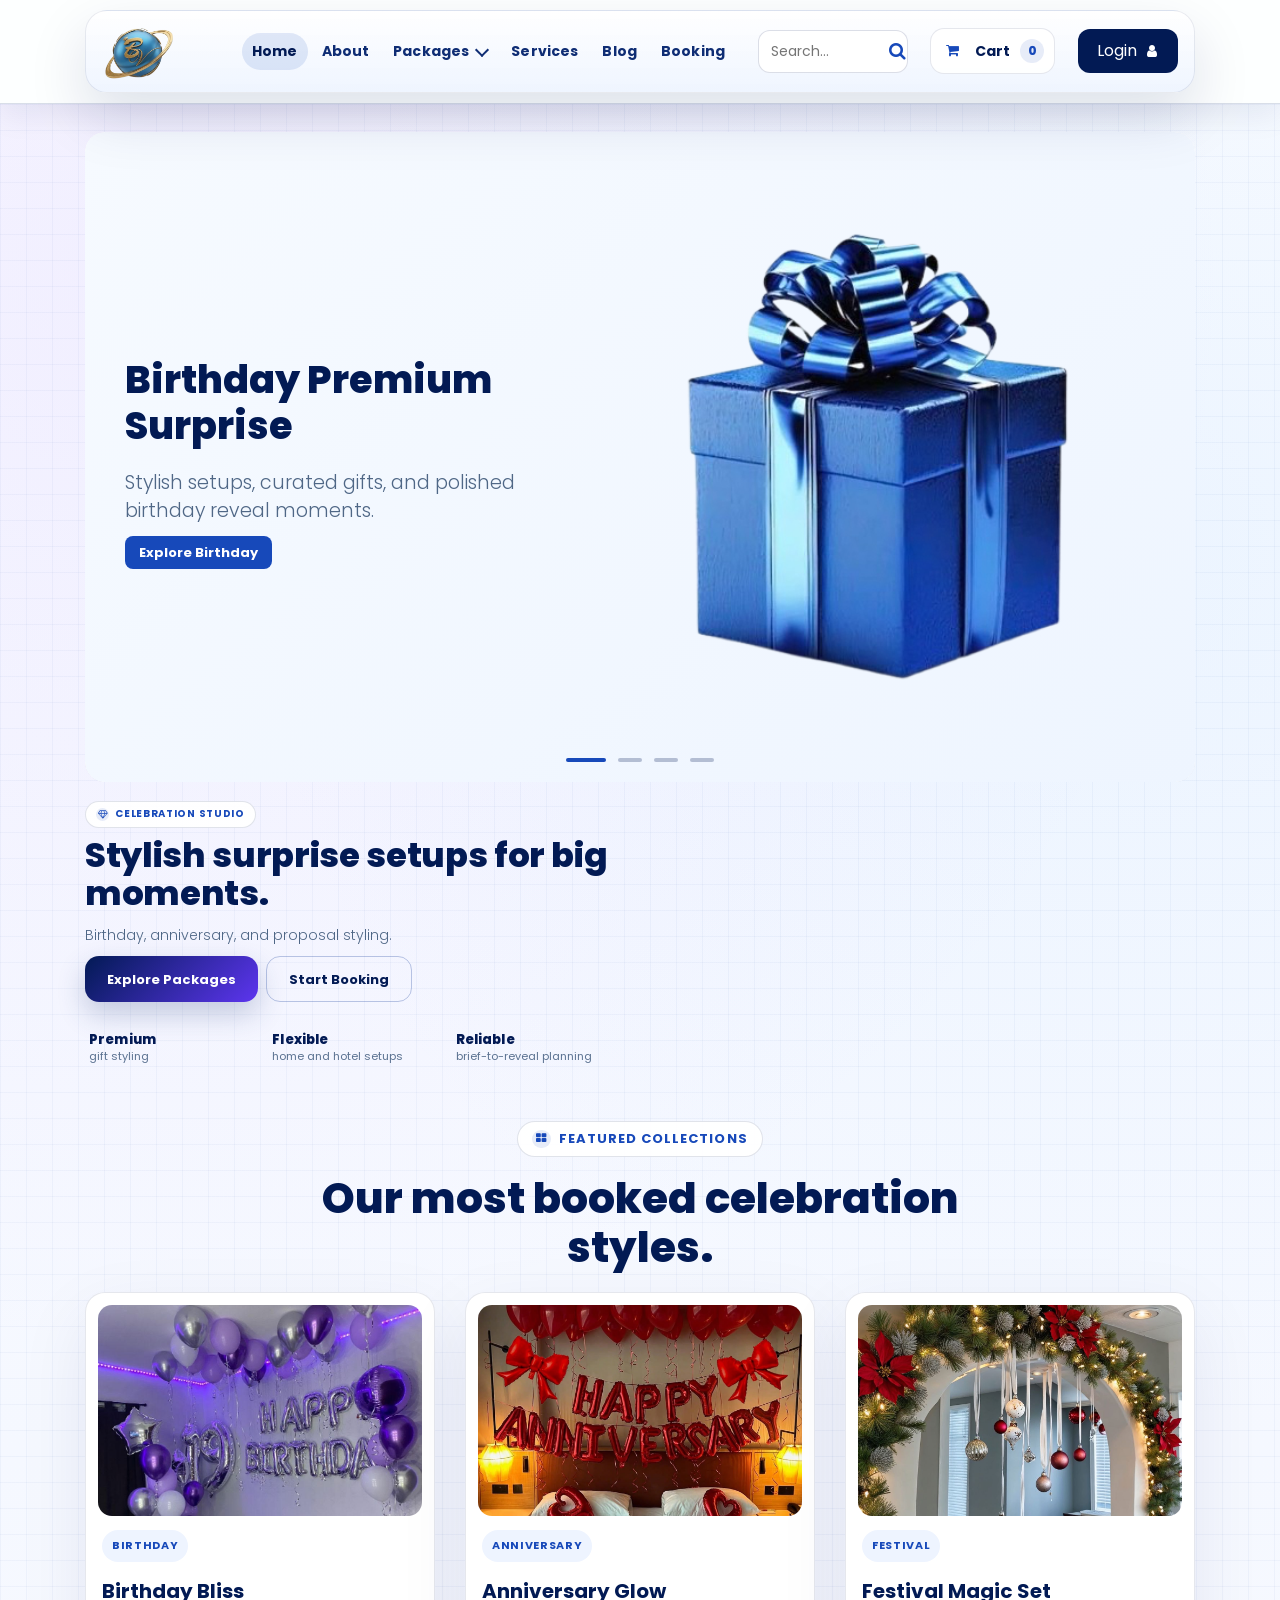
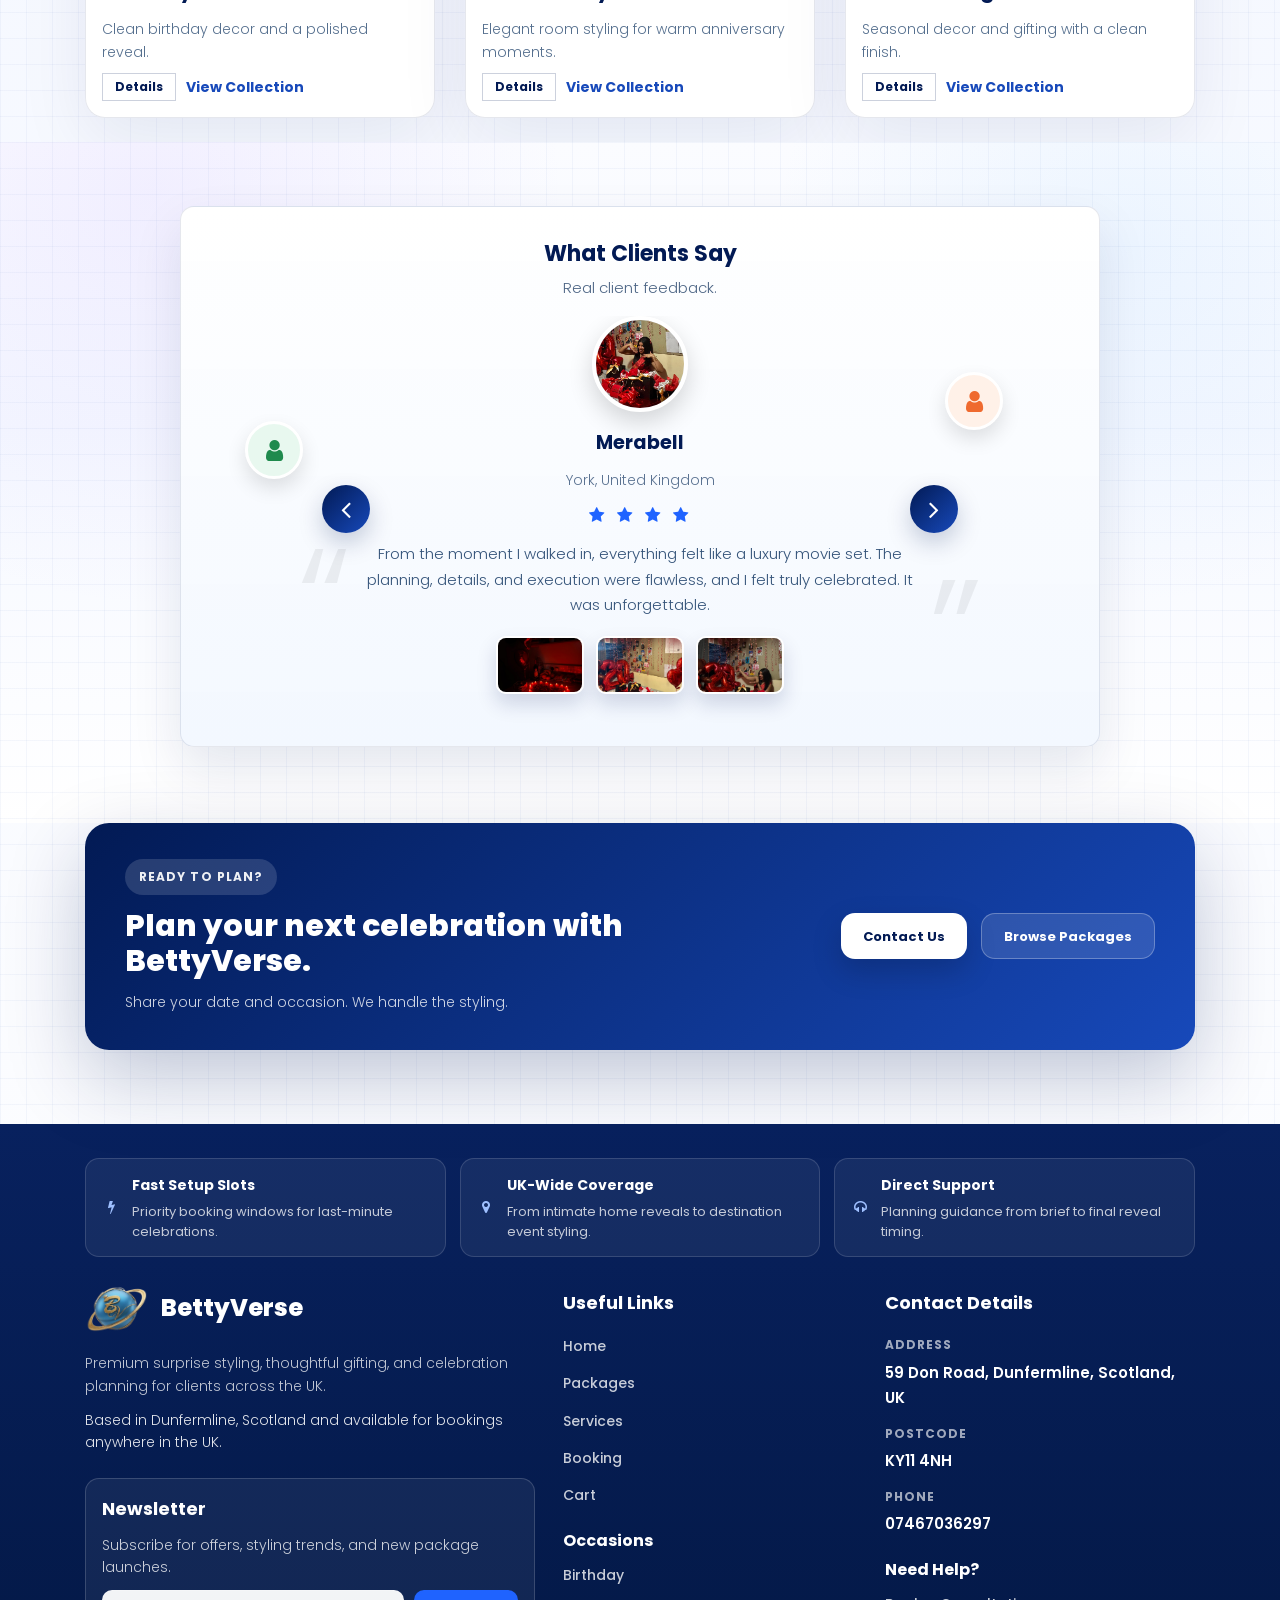
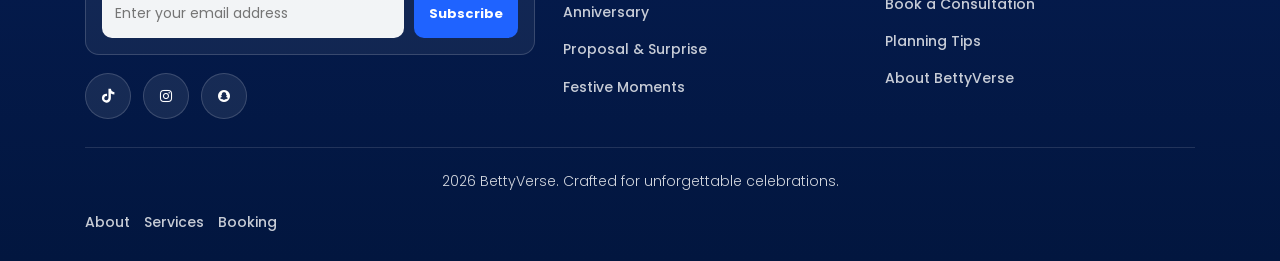
==== commit 92d5e3db: "second wave" ====
--- a/index.html
+++ b/index.html
@@ -113,6 +113,7 @@
                      <li data-target="#carouselExampleIndicators" data-bs-target="#carouselExampleIndicators" data-slide-to="0" data-bs-slide-to="0" class="active"></li>
                      <li data-target="#carouselExampleIndicators" data-bs-target="#carouselExampleIndicators" data-slide-to="1" data-bs-slide-to="1"></li>
                      <li data-target="#carouselExampleIndicators" data-bs-target="#carouselExampleIndicators" data-slide-to="2" data-bs-slide-to="2"></li>
+                     <li data-target="#carouselExampleIndicators" data-bs-target="#carouselExampleIndicators" data-slide-to="3" data-bs-slide-to="3"></li>
                   </ol>
                   <div class="carousel-inner">
                      <div class="carousel-item active">
@@ -153,6 +154,15 @@
                            <div class="woofern-slide-media">
                               <a href="packages.html?filter=anniversary">
                                  <img src="images/props_demo.png" class="d-block w-100" alt="slider-2">
+                              </a>
+                           </div>
+                        </div>
+                     </div>
+                     <div class="carousel-item">
+                        <div class="woofern-slide-row">
+                           <div class="woofern-slide-media" style="grid-column: 1 / -1;">
+                              <a href="packages.html" aria-label="Open featured package slide">
+                                 <img src="images/4th slide.jpg" class="d-block w-100" alt="slider-3">
                               </a>
                            </div>
                         </div>
@@ -228,34 +238,58 @@
             <div class="row">
                <div class="col-lg-4 col-md-6 mb-4">
                   <article class="home-package-card">
-                     <div class="home-package-media"><img src="images/birthday_demo.jpg" alt="Birthday bliss package"></div>
+                     <button type="button" class="home-package-media home-package-lightbox-trigger" data-package-key="birthday" aria-label="Open Birthday Bliss images">
+                        <img src="images/birthday_demo.jpg" alt="Birthday bliss package">
+                     </button>
                      <div class="home-package-body">
                         <span class="blog_meta">Birthday</span>
                         <h3>Birthday Bliss</h3>
                         <p>Clean birthday decor and a polished reveal.</p>
-                        <a href="packages.html?filter=birthday">View Collection</a>
+                        <div class="home-package-actions">
+                           <button type="button" class="home-package-detail-btn" data-package-detail-target="package_detail_birthday" aria-expanded="false" aria-controls="package_detail_birthday">Details</button>
+                           <a href="packages.html?filter=birthday">View Collection</a>
+                        </div>
+                        <div class="home-package-detail-panel" id="package_detail_birthday" hidden>
+                           <p>Includes custom backdrop styling, table accents, balloon arrangement, and reveal-ready staging for birthday setups.</p>
+                        </div>
                      </div>
                   </article>
                </div>
                <div class="col-lg-4 col-md-6 mb-4">
                   <article class="home-package-card">
-                     <div class="home-package-media"><img src="images/anniversary_demo.jpeg" alt="Anniversary glow package"></div>
+                     <button type="button" class="home-package-media home-package-lightbox-trigger" data-package-key="anniversary" aria-label="Open Anniversary Glow images">
+                        <img src="images/anniversary_demo.jpeg" alt="Anniversary glow package">
+                     </button>
                      <div class="home-package-body">
                         <span class="blog_meta">Anniversary</span>
                         <h3>Anniversary Glow</h3>
                         <p>Elegant room styling for warm anniversary moments.</p>
-                        <a href="packages.html?filter=anniversary">View Collection</a>
+                        <div class="home-package-actions">
+                           <button type="button" class="home-package-detail-btn" data-package-detail-target="package_detail_anniversary" aria-expanded="false" aria-controls="package_detail_anniversary">Details</button>
+                           <a href="packages.html?filter=anniversary">View Collection</a>
+                        </div>
+                        <div class="home-package-detail-panel" id="package_detail_anniversary" hidden>
+                           <p>Includes mood-light decor styling, romantic centerpiece setup, and coordinated finishing props for anniversary reveals.</p>
+                        </div>
                      </div>
                   </article>
                </div>
                <div class="col-lg-4 col-md-6 mb-4">
                   <article class="home-package-card">
-                     <div class="home-package-media"><img src="images/christmas_demo.jpeg" alt="Festival magic set"></div>
+                     <button type="button" class="home-package-media home-package-lightbox-trigger" data-package-key="festival" aria-label="Open Festival Magic Set images">
+                        <img src="images/christmas_demo.jpeg" alt="Festival magic set">
+                     </button>
                      <div class="home-package-body">
                         <span class="blog_meta">Festival</span>
                         <h3>Festival Magic Set</h3>
                         <p>Seasonal decor and gifting with a clean finish.</p>
-                        <a href="packages.html?filter=festival">View Collection</a>
+                        <div class="home-package-actions">
+                           <button type="button" class="home-package-detail-btn" data-package-detail-target="package_detail_festival" aria-expanded="false" aria-controls="package_detail_festival">Details</button>
+                           <a href="packages.html?filter=festival">View Collection</a>
+                        </div>
+                        <div class="home-package-detail-panel" id="package_detail_festival" hidden>
+                           <p>Includes festive-themed arrangement, gift-table styling, and coordinated visual layering for clean seasonal presentation.</p>
+                        </div>
                      </div>
                   </article>
                </div>
@@ -319,12 +353,79 @@
                            <a class="carousel-control-prev" href="#main_slider" role="button" data-slide="prev" aria-label="Previous testimonial"><i class="fa fa-angle-left" aria-hidden="true"></i></a>
                            <a class="carousel-control-next" href="#main_slider" role="button" data-slide="next" aria-label="Next testimonial"><i class="fa fa-angle-right" aria-hidden="true"></i></a>
                         </div>
+                        <div class="testimonial_merabell_strip is-visible" aria-label="Merabell testimonial gallery">
+                           <button type="button" class="testimonial_merabell_thumb" data-testimonial-lightbox-index="0" aria-label="Open testimonial image 1">
+                              <img src="images/testi1.jpeg" alt="Merabell testimonial moment one">
+                           </button>
+                           <button type="button" class="testimonial_merabell_thumb" data-testimonial-lightbox-index="1" aria-label="Open testimonial image 2">
+                              <img src="images/testi2.jpeg" alt="Merabell testimonial moment two">
+                           </button>
+                           <button type="button" class="testimonial_merabell_thumb" data-testimonial-lightbox-index="2" aria-label="Open testimonial image 3">
+                              <img src="images/testi3.jpeg" alt="Merabell testimonial moment three">
+                           </button>
+                        </div>
                      </div>
                   </div>
                </div>
             </div>
          </div>
       </section>
+      <div class="modal fade testimonial-lightbox-modal" id="testimonial_lightbox" tabindex="-1" role="dialog" aria-labelledby="testimonial_lightbox_title" aria-hidden="true">
+         <div class="modal-dialog modal-dialog-centered modal-xl" role="document">
+            <div class="modal-content">
+               <div class="modal-header">
+                  <h5 class="modal-title" id="testimonial_lightbox_title">Merabell Gallery</h5>
+                  <button type="button" class="close" data-dismiss="modal" aria-label="Close gallery">
+                     <span aria-hidden="true">&times;</span>
+                  </button>
+               </div>
+               <div class="modal-body">
+                  <div id="testimonial_lightbox_slider" class="carousel slide" data-interval="false">
+                     <div class="carousel-inner">
+                        <div class="carousel-item active">
+                           <img src="images/testi1.jpeg" class="d-block w-100" alt="Merabell testimonial moment one full image">
+                        </div>
+                        <div class="carousel-item">
+                           <img src="images/testi2.jpeg" class="d-block w-100" alt="Merabell testimonial moment two full image">
+                        </div>
+                        <div class="carousel-item">
+                           <img src="images/testi3.jpeg" class="d-block w-100" alt="Merabell testimonial moment three full image">
+                        </div>
+                     </div>
+                     <a class="carousel-control-prev" href="#testimonial_lightbox_slider" role="button" data-slide="prev" aria-label="Previous image">
+                        <span class="carousel-control-prev-icon" aria-hidden="true"></span>
+                     </a>
+                     <a class="carousel-control-next" href="#testimonial_lightbox_slider" role="button" data-slide="next" aria-label="Next image">
+                        <span class="carousel-control-next-icon" aria-hidden="true"></span>
+                     </a>
+                  </div>
+               </div>
+            </div>
+         </div>
+      </div>
+      <div class="modal fade testimonial-lightbox-modal package-lightbox-modal" id="package_lightbox" tabindex="-1" role="dialog" aria-labelledby="package_lightbox_title" aria-hidden="true">
+         <div class="modal-dialog modal-dialog-centered modal-xl" role="document">
+            <div class="modal-content">
+               <div class="modal-header">
+                  <h5 class="modal-title" id="package_lightbox_title">Featured Collections</h5>
+                  <button type="button" class="close" data-dismiss="modal" aria-label="Close package gallery">
+                     <span aria-hidden="true">&times;</span>
+                  </button>
+               </div>
+               <div class="modal-body">
+                  <div id="package_lightbox_slider" class="carousel slide" data-interval="false">
+                     <div class="carousel-inner"></div>
+                     <a class="carousel-control-prev" href="#package_lightbox_slider" role="button" data-slide="prev" aria-label="Previous package image">
+                        <span class="carousel-control-prev-icon" aria-hidden="true"></span>
+                     </a>
+                     <a class="carousel-control-next" href="#package_lightbox_slider" role="button" data-slide="next" aria-label="Next package image">
+                        <span class="carousel-control-next-icon" aria-hidden="true"></span>
+                     </a>
+                  </div>
+               </div>
+            </div>
+         </div>
+      </div>
 
       <section class="home-contact-cta">
          <div class="container">
--- a/css/style.css
+++ b/css/style.css
@@ -3984,38 +3984,107 @@
 }
 
 .home-package-media {
-    padding: 14px 14px 0;
+    padding: 12px 12px 0;
+}
+
+.home-package-lightbox-trigger {
+    width: 100%;
+    border: 0;
+    background: transparent;
+    text-align: left;
+    line-height: 0;
+    cursor: pointer;
+}
+
+.home-package-lightbox-trigger:focus {
+    outline: 2px solid #1f63ff;
+    outline-offset: 2px;
 }
 
 .home-package-media img {
     width: 100%;
-    height: 220px;
+    height: 211px;
     object-fit: cover;
-    border-radius: 16px;
+    border-radius: 14px;
 }
 
 .home-package-body {
-    padding: 16px 18px 18px;
+    padding: 14px 16px 16px;
+}
+
+.home-package-body .blog_meta {
+    margin-bottom: 14px;
+    padding: 6px 10px;
+    font-size: 11px;
+    letter-spacing: 0.06em;
 }
 
 .home-package-body h3 {
     padding-bottom: 0;
-    font-size: 21px;
+    font-size: 20px;
     font-weight: 700;
     color: #021A54;
 }
 
 .home-package-body p {
-    margin: 10px 0 0;
+    margin: 8px 0 0;
     color: #56708f;
-    line-height: 1.65;
+    line-height: 1.55;
+    font-size: 15px;
 }
 
 .home-package-body a {
     display: inline-flex;
-    margin-top: 12px;
+    margin-top: 10px;
     color: #1749ba;
     font-weight: 700;
+    font-size: 14px;
+}
+
+.home-package-actions {
+    display: flex;
+    flex-wrap: wrap;
+    align-items: center;
+    gap: 10px;
+    margin-top: 10px;
+}
+
+.home-package-actions .home-package-detail-btn {
+    border: 1px solid rgba(2, 26, 84, 0.2);
+    background: #ffffff;
+    color: #021A54;
+    padding: 6px 12px;
+    font-size: 12px;
+    font-weight: 700;
+    line-height: 1.2;
+    cursor: pointer;
+    transition: background 0.2s ease, color 0.2s ease, border-color 0.2s ease;
+}
+
+.home-package-actions .home-package-detail-btn:hover,
+.home-package-actions .home-package-detail-btn:focus {
+    background: #021A54;
+    color: #ffffff;
+    border-color: #021A54;
+    outline: none;
+}
+
+.home-package-actions a {
+    margin-top: 0;
+}
+
+.home-package-detail-panel {
+    margin-top: 10px;
+    padding: 10px 12px;
+    border: 1px solid rgba(2, 26, 84, 0.12);
+    background: rgba(255, 255, 255, 0.72);
+}
+
+.home-package-detail-panel p {
+    margin: 0;
+    color: #35547a;
+    font-size: 13px;
+    line-height: 1.6;
 }
 
 .process_index {
@@ -4548,8 +4617,8 @@
 .home-shell .testimonial_rating {
     margin-top: 14px;
     color: #1f63ff;
-    font-size: 22px;
-    letter-spacing: 5px;
+    font-size: 18px;
+    letter-spacing: 4px;
     line-height: 1;
 }
 
@@ -4629,6 +4698,147 @@
     line-height: 1;
 }
 
+.home-shell .testimonial_merabell_strip {
+    display: none;
+    margin: 18px auto 0;
+    width: fit-content;
+    max-width: 100%;
+    align-items: center;
+    justify-content: center;
+    gap: 12px;
+}
+
+.home-shell .testimonial_merabell_strip.is-visible {
+    display: flex;
+}
+
+.home-shell .testimonial_merabell_strip img {
+    width: 88px;
+    height: 58px;
+    object-fit: cover;
+    border-radius: 10px;
+    border: 2px solid #ffffff;
+    box-shadow: 0 10px 20px rgba(2, 26, 84, 0.16);
+}
+
+.home-shell .testimonial_merabell_thumb {
+    border: 0;
+    padding: 0;
+    background: transparent;
+    line-height: 0;
+    border-radius: 10px;
+    cursor: pointer;
+}
+
+.home-shell .testimonial_merabell_thumb:focus {
+    outline: 2px solid #1f63ff;
+    outline-offset: 3px;
+}
+
+.testimonial-lightbox-modal .modal-dialog {
+    max-width: min(420px, 68vw);
+}
+
+.testimonial-lightbox-modal .modal-content {
+    border: 0;
+    border-radius: 0;
+    overflow: visible;
+    background: transparent;
+    box-shadow: none;
+}
+
+.testimonial-lightbox-modal .modal-header {
+    display: none;
+}
+
+.testimonial-lightbox-modal .modal-title {
+    color: #ffffff;
+    font-size: 17px;
+}
+
+.testimonial-lightbox-modal .close {
+    color: #ffffff;
+    opacity: 0.9;
+    text-shadow: none;
+}
+
+.testimonial-lightbox-modal .close:hover,
+.testimonial-lightbox-modal .close:focus {
+    color: #ffffff;
+    opacity: 1;
+}
+
+.testimonial-lightbox-modal .modal-body {
+    padding: 0;
+    background: transparent;
+}
+
+.testimonial-lightbox-modal #testimonial_lightbox_slider .carousel-item img {
+    max-height: min(34vh, 240px);
+    object-fit: contain;
+    width: 100%;
+    border-radius: 0;
+    display: block;
+}
+
+.testimonial-lightbox-modal #testimonial_lightbox_slider .carousel-control-prev,
+.testimonial-lightbox-modal #testimonial_lightbox_slider .carousel-control-next {
+    width: 46px;
+    height: 46px;
+    top: 50%;
+    transform: translateY(-50%);
+    opacity: 1;
+    background: rgba(0, 0, 0, 0.45);
+}
+
+.testimonial-lightbox-modal #testimonial_lightbox_slider .carousel-control-prev {
+    left: -52px;
+}
+
+.testimonial-lightbox-modal #testimonial_lightbox_slider .carousel-control-next {
+    right: -52px;
+}
+
+.testimonial-lightbox-modal {
+    background: rgba(0, 0, 0, 0.15);
+}
+
+@media (max-width: 767px) {
+    .home-shell .testimonial_rating {
+        font-size: 14px;
+        letter-spacing: 2px;
+    }
+
+    .home-shell .home-package-body .blog_meta {
+        margin-bottom: 10px;
+        padding: 5px 8px;
+        font-size: 10px;
+        letter-spacing: 0.04em;
+    }
+
+    .testimonial-lightbox-modal .modal-dialog {
+        max-width: min(340px, 88vw);
+    }
+
+    .testimonial-lightbox-modal #testimonial_lightbox_slider .carousel-item img {
+        max-height: min(36vh, 210px);
+    }
+
+    .testimonial-lightbox-modal #testimonial_lightbox_slider .carousel-control-prev,
+    .testimonial-lightbox-modal #testimonial_lightbox_slider .carousel-control-next {
+        width: 38px;
+        height: 38px;
+    }
+
+    .testimonial-lightbox-modal #testimonial_lightbox_slider .carousel-control-prev {
+        left: -40px;
+    }
+
+    .testimonial-lightbox-modal #testimonial_lightbox_slider .carousel-control-next {
+        right: -40px;
+    }
+}
+
 @media (max-width: 991px) {
     .home-shell .testimonial_section {
         padding: 74px 0 94px;
@@ -4705,8 +4915,8 @@
 
     .home-shell .testimonial_rating {
         margin-top: 12px;
-        font-size: 19px;
-        letter-spacing: 4px;
+        font-size: 16px;
+        letter-spacing: 3px;
     }
 
     .home-shell #main_slider .carousel-inner,
@@ -5139,7 +5349,19 @@
     }
 
     .home-package-media img {
-        height: 200px;
+        height: 192px;
+    }
+
+    .home-shell .testimonial_rating {
+        font-size: 13px;
+        letter-spacing: 2px;
+    }
+
+    .home-shell .home-package-body .blog_meta {
+        margin-bottom: 8px;
+        padding: 4px 7px;
+        font-size: 9px;
+        letter-spacing: 0.03em;
     }
 
     .home-stats {
@@ -5961,3 +6183,4 @@
         font-size: 28px;
     }
 }
+
--- a/css/responsive.css
+++ b/css/responsive.css
@@ -575,7 +575,7 @@
         padding-top: 4px;
     }
     .home-package-media img {
-        height: 220px;
+        height: 192px;
     }
     .home-banner .carousel {
         height: auto;
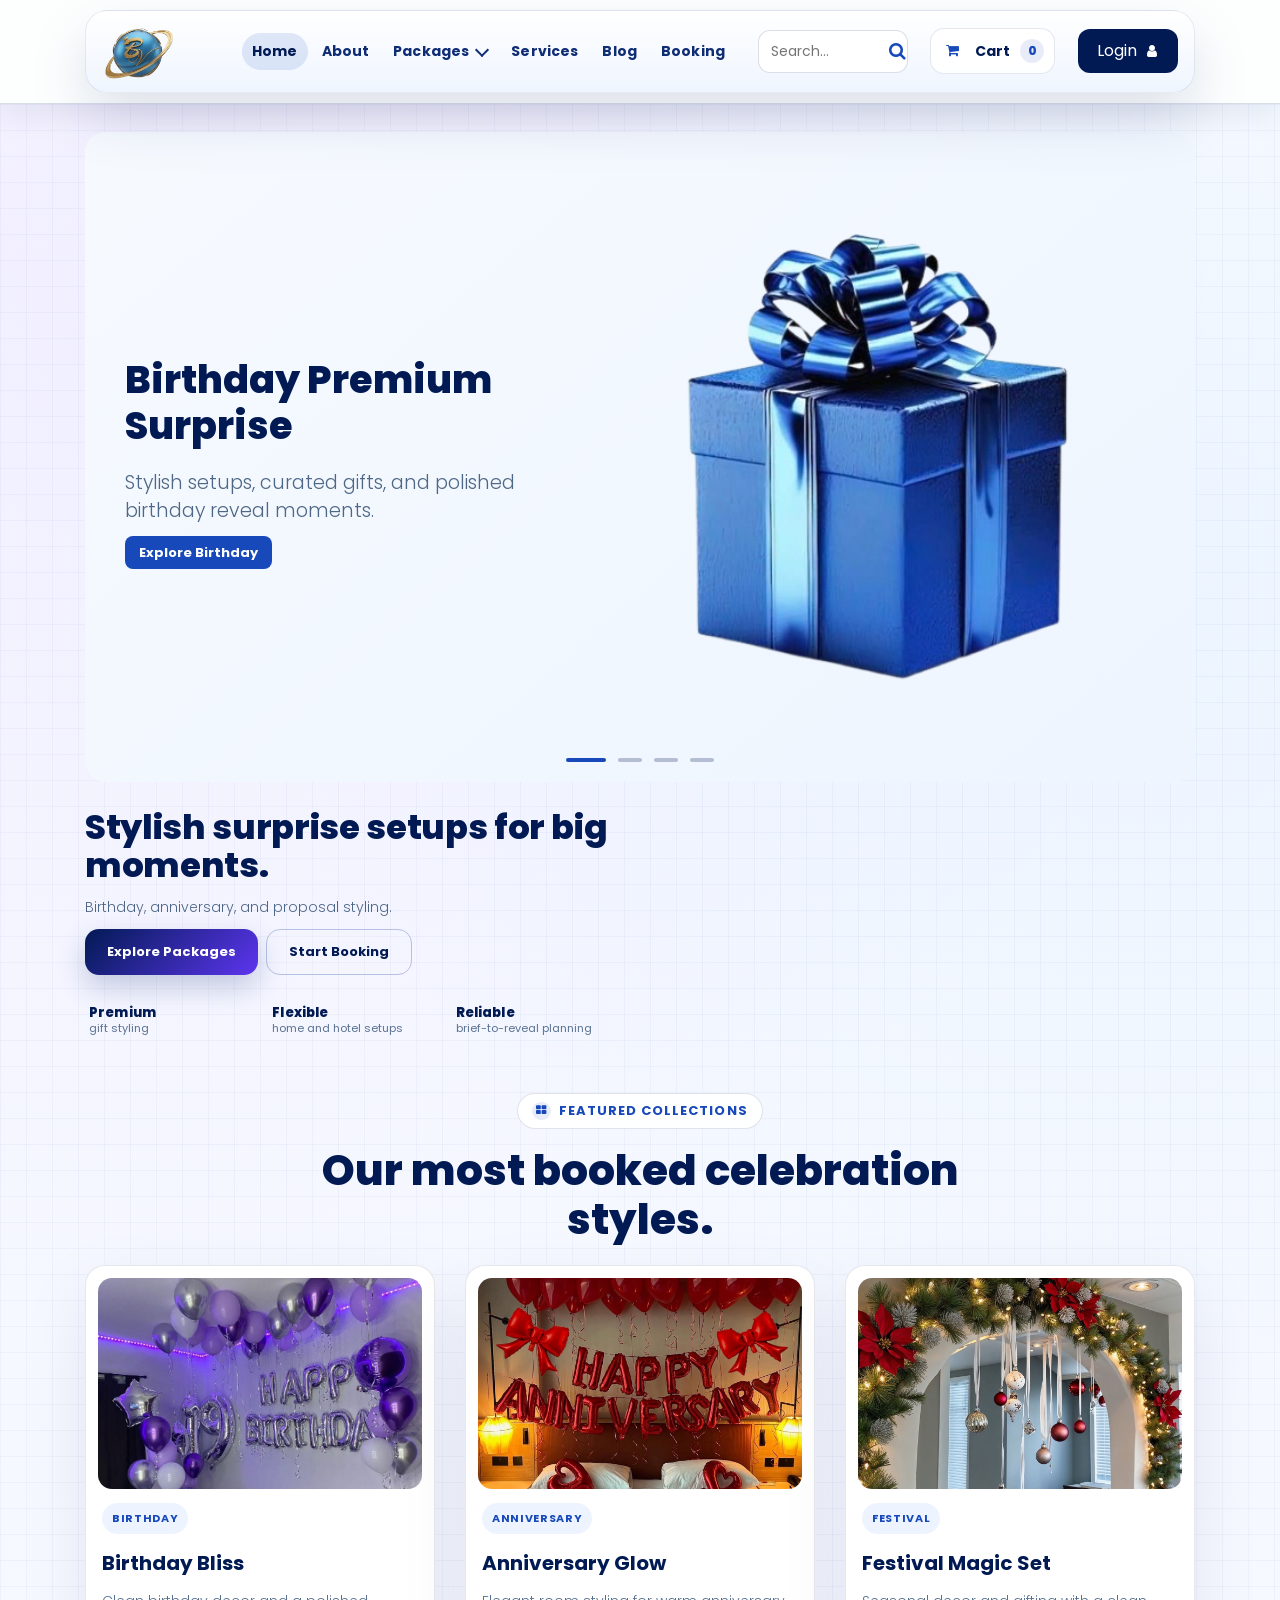
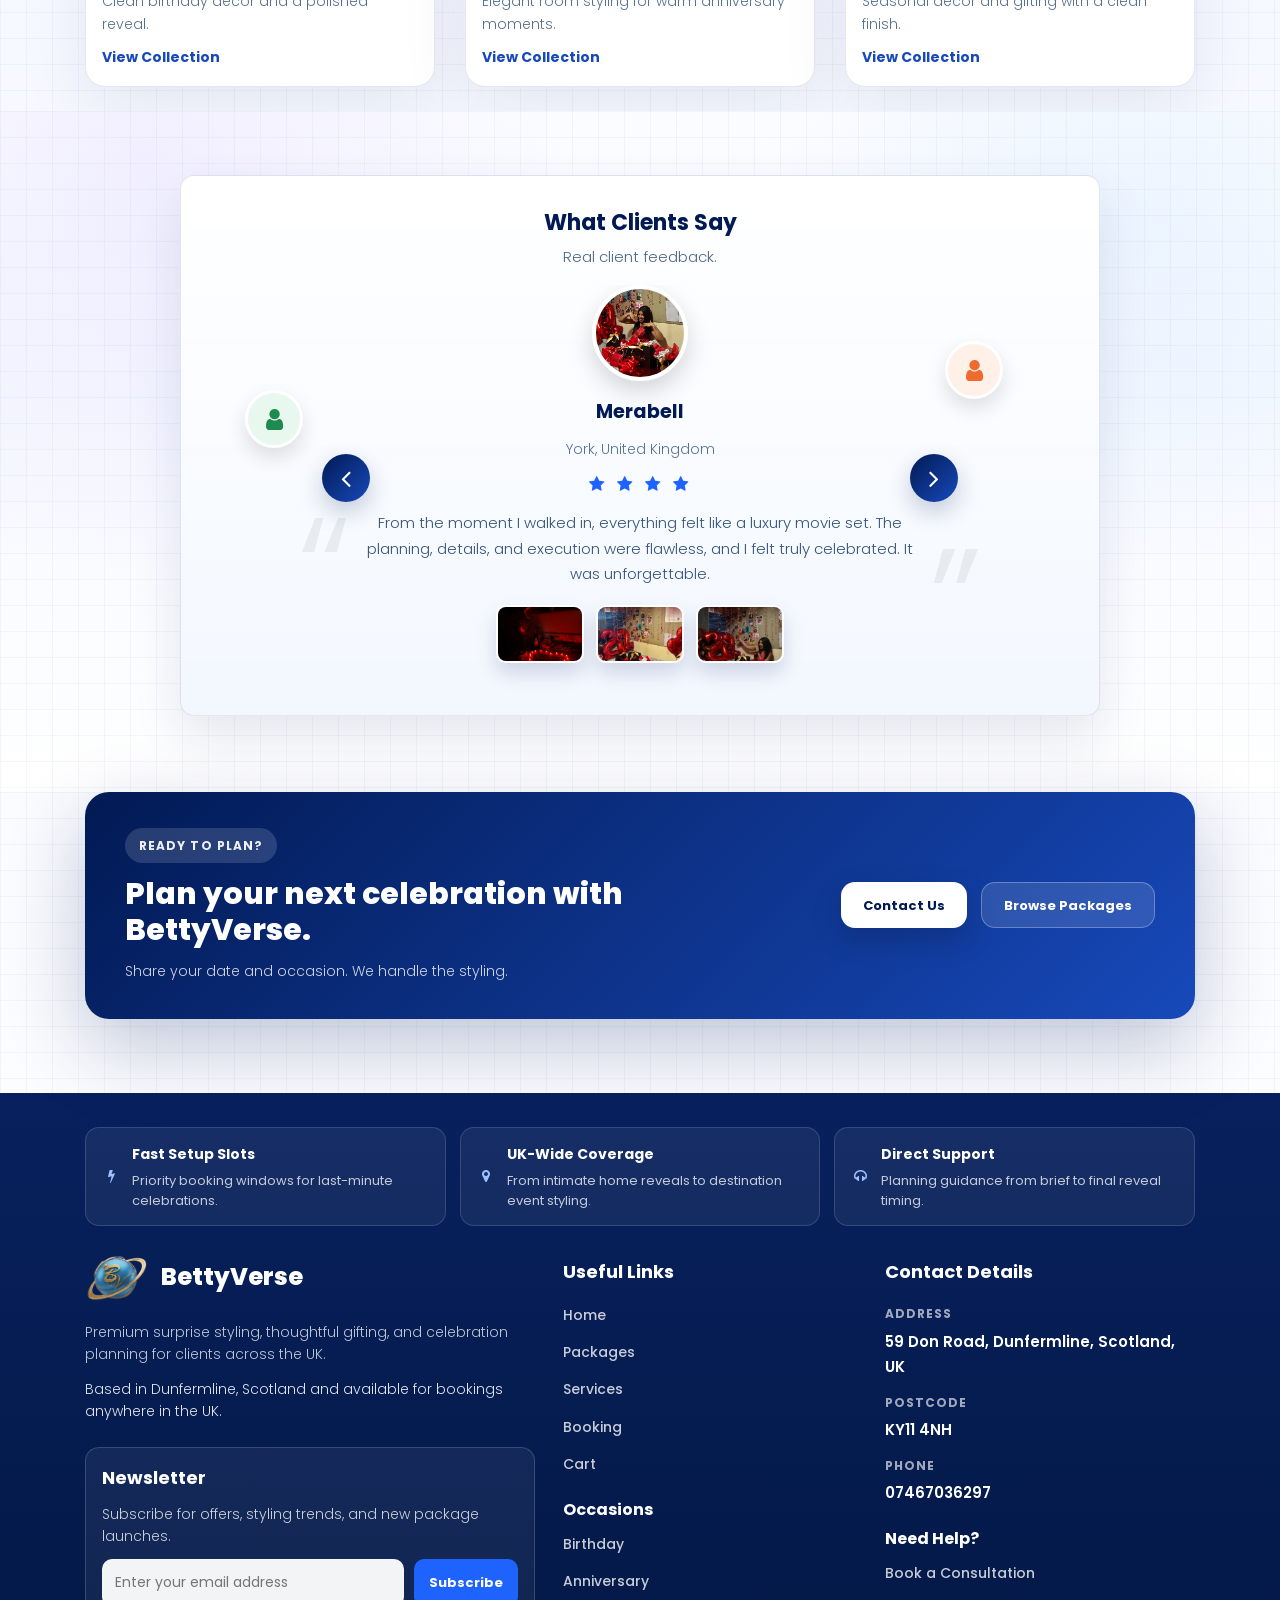
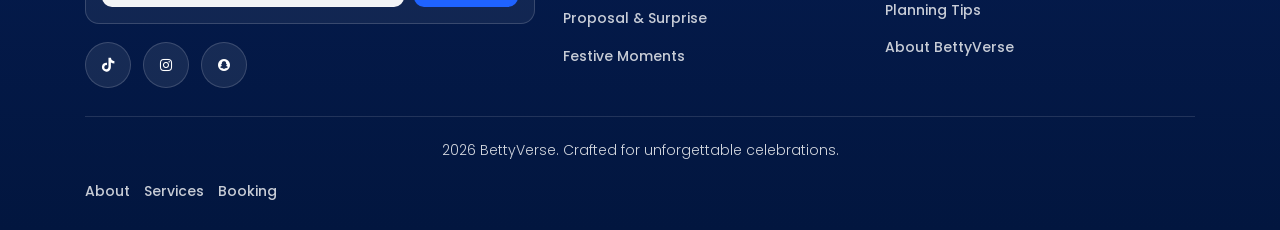
==== commit f1e51d12: "maybe final commit message" ====
--- a/index.html
+++ b/index.html
@@ -177,7 +177,6 @@
          <div class="container">
             <div class="row align-items-center">
                <div class="col-lg-6">
-                  <span class="page_kicker"><i class="fa fa-diamond icon-inline" aria-hidden="true"></i>Celebration Studio</span>
                   <h1 class="home-title">Stylish surprise setups for big moments.</h1>
                   <p class="home-copy">Birthday, anniversary, and proposal styling.</p>
                   <div class="home-actions">
@@ -246,11 +245,7 @@
                         <h3>Birthday Bliss</h3>
                         <p>Clean birthday decor and a polished reveal.</p>
                         <div class="home-package-actions">
-                           <button type="button" class="home-package-detail-btn" data-package-detail-target="package_detail_birthday" aria-expanded="false" aria-controls="package_detail_birthday">Details</button>
                            <a href="packages.html?filter=birthday">View Collection</a>
-                        </div>
-                        <div class="home-package-detail-panel" id="package_detail_birthday" hidden>
-                           <p>Includes custom backdrop styling, table accents, balloon arrangement, and reveal-ready staging for birthday setups.</p>
                         </div>
                      </div>
                   </article>
@@ -265,11 +260,7 @@
                         <h3>Anniversary Glow</h3>
                         <p>Elegant room styling for warm anniversary moments.</p>
                         <div class="home-package-actions">
-                           <button type="button" class="home-package-detail-btn" data-package-detail-target="package_detail_anniversary" aria-expanded="false" aria-controls="package_detail_anniversary">Details</button>
                            <a href="packages.html?filter=anniversary">View Collection</a>
-                        </div>
-                        <div class="home-package-detail-panel" id="package_detail_anniversary" hidden>
-                           <p>Includes mood-light decor styling, romantic centerpiece setup, and coordinated finishing props for anniversary reveals.</p>
                         </div>
                      </div>
                   </article>
@@ -284,11 +275,7 @@
                         <h3>Festival Magic Set</h3>
                         <p>Seasonal decor and gifting with a clean finish.</p>
                         <div class="home-package-actions">
-                           <button type="button" class="home-package-detail-btn" data-package-detail-target="package_detail_festival" aria-expanded="false" aria-controls="package_detail_festival">Details</button>
                            <a href="packages.html?filter=festival">View Collection</a>
-                        </div>
-                        <div class="home-package-detail-panel" id="package_detail_festival" hidden>
-                           <p>Includes festive-themed arrangement, gift-table styling, and coordinated visual layering for clean seasonal presentation.</p>
                         </div>
                      </div>
                   </article>
--- a/css/style.css
+++ b/css/style.css
@@ -4049,42 +4049,8 @@
     margin-top: 10px;
 }
 
-.home-package-actions .home-package-detail-btn {
-    border: 1px solid rgba(2, 26, 84, 0.2);
-    background: #ffffff;
-    color: #021A54;
-    padding: 6px 12px;
-    font-size: 12px;
-    font-weight: 700;
-    line-height: 1.2;
-    cursor: pointer;
-    transition: background 0.2s ease, color 0.2s ease, border-color 0.2s ease;
-}
-
-.home-package-actions .home-package-detail-btn:hover,
-.home-package-actions .home-package-detail-btn:focus {
-    background: #021A54;
-    color: #ffffff;
-    border-color: #021A54;
-    outline: none;
-}
-
 .home-package-actions a {
     margin-top: 0;
-}
-
-.home-package-detail-panel {
-    margin-top: 10px;
-    padding: 10px 12px;
-    border: 1px solid rgba(2, 26, 84, 0.12);
-    background: rgba(255, 255, 255, 0.72);
-}
-
-.home-package-detail-panel p {
-    margin: 0;
-    color: #35547a;
-    font-size: 13px;
-    line-height: 1.6;
 }
 
 .process_index {
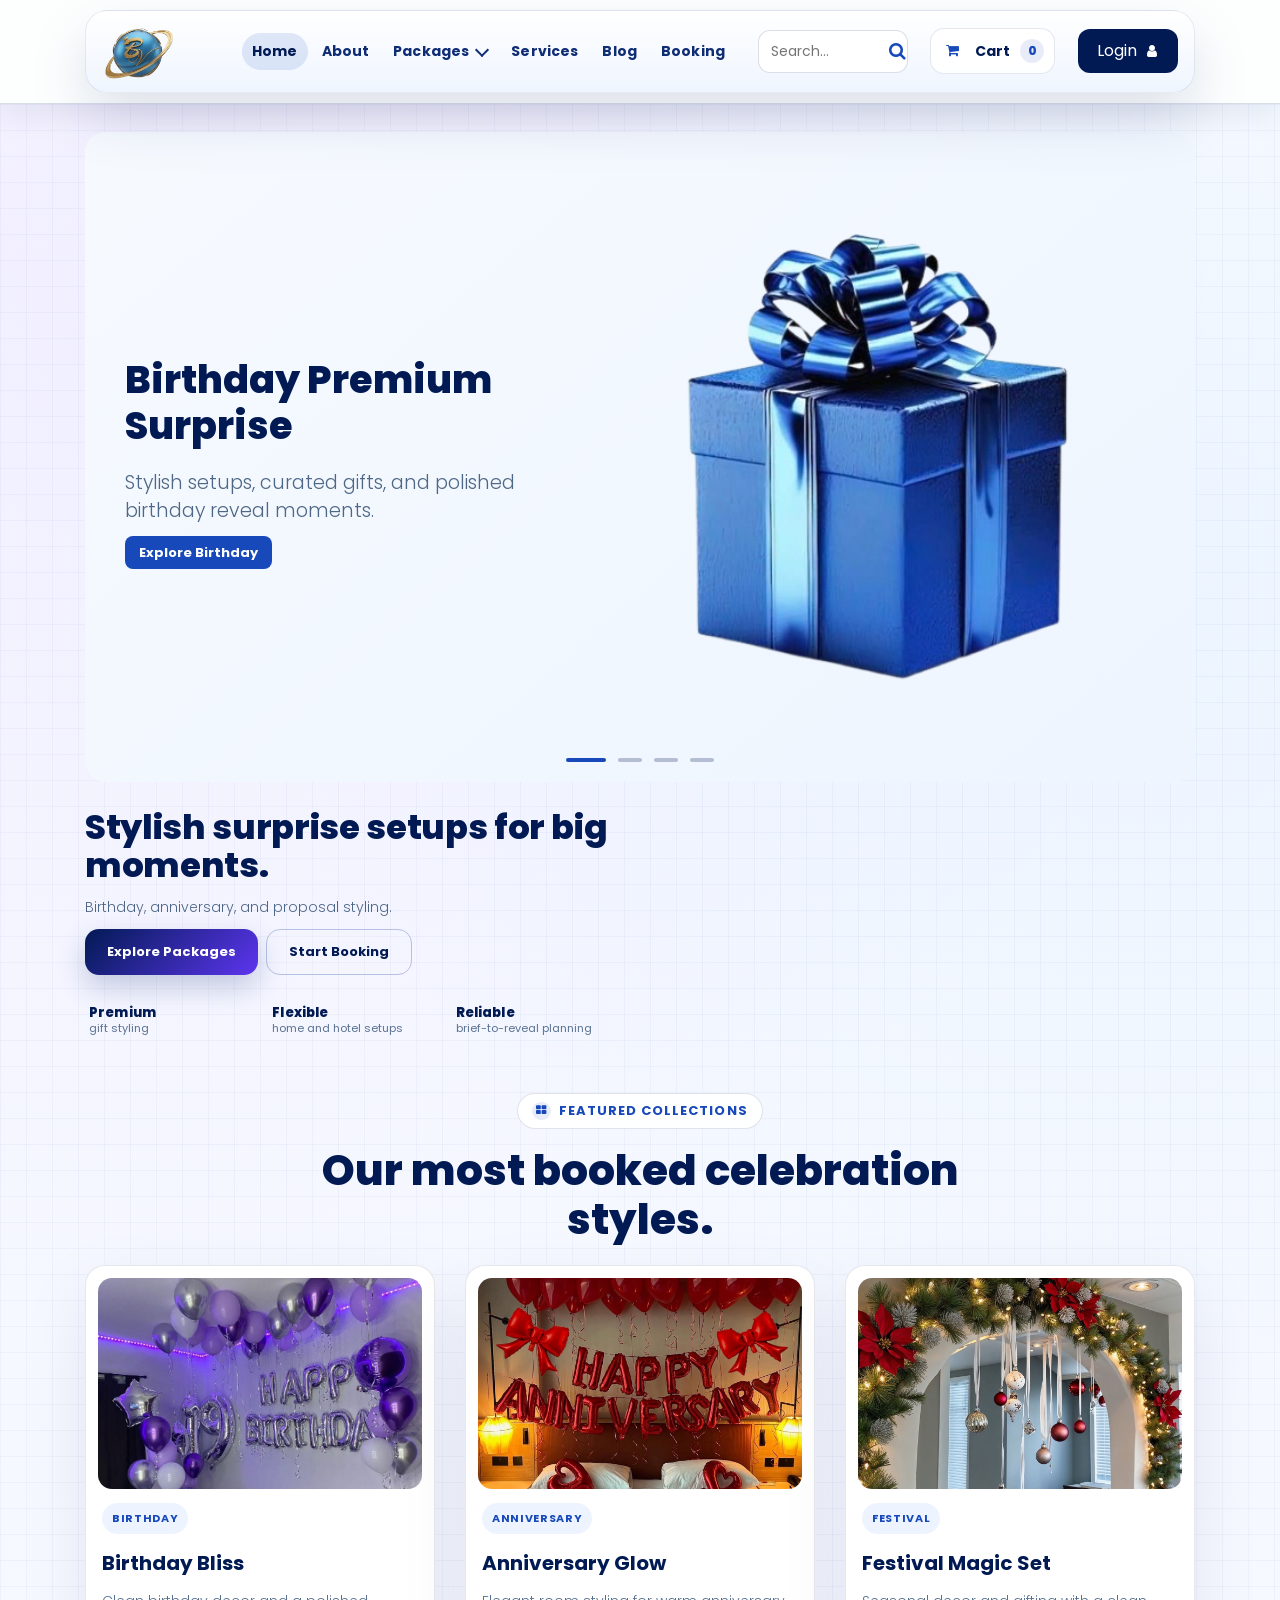
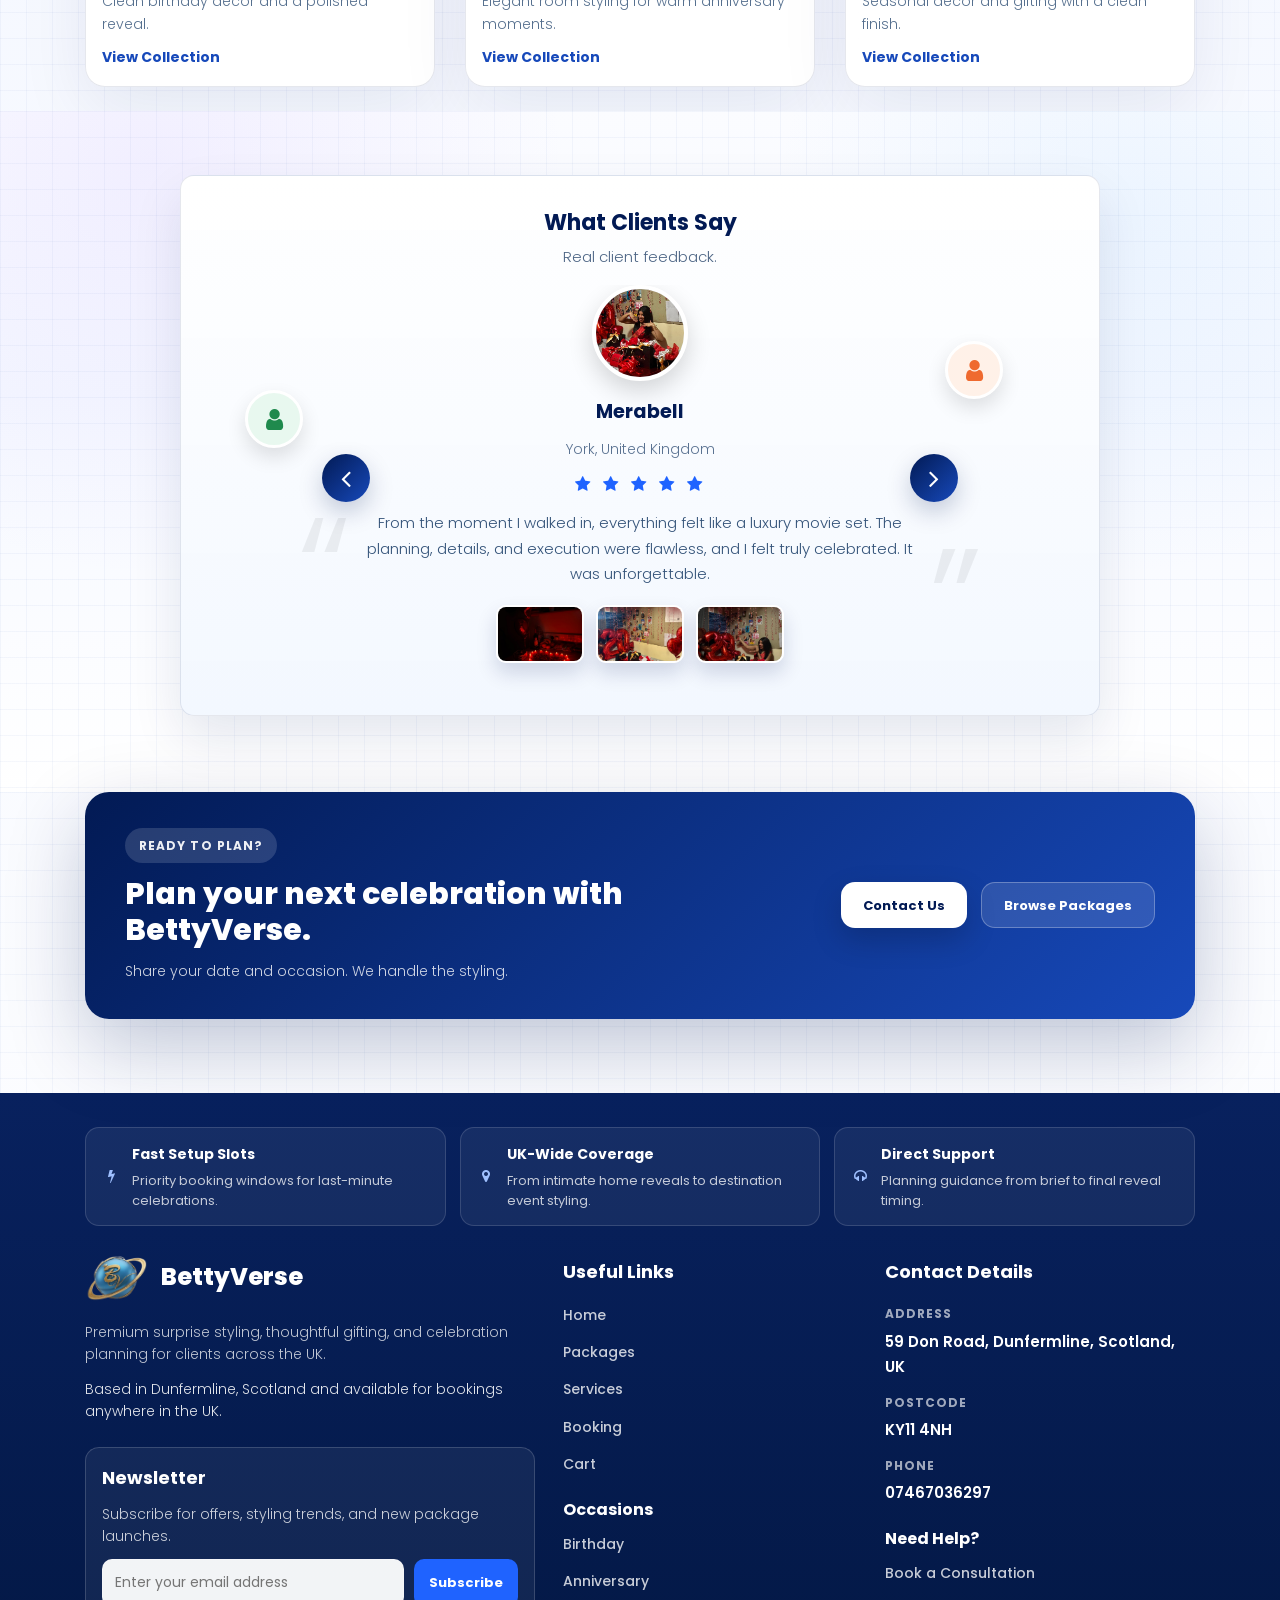
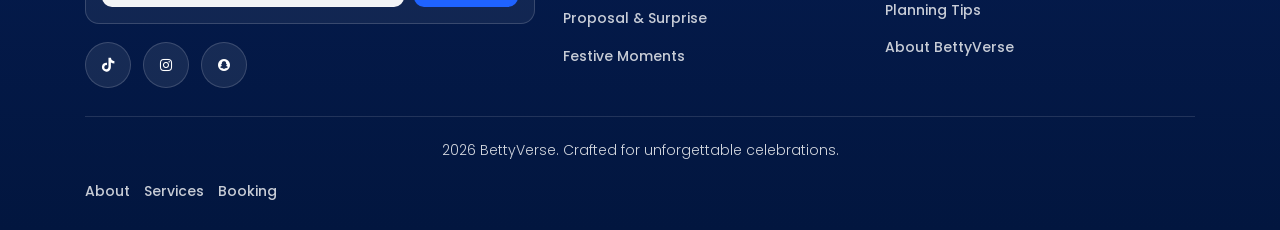
==== commit cea9e58d: "Updates" ====
--- a/index.html
+++ b/index.html
@@ -309,6 +309,7 @@
                                     <i class="fa fa-star" aria-hidden="true"></i>
                                     <i class="fa fa-star" aria-hidden="true"></i>
                                     <i class="fa fa-star" aria-hidden="true"></i>
+                                    <i class="fa fa-star" aria-hidden="true"></i>
                                  </div>
                                  <p class="testimonial_text">From the moment I walked in, everything felt like a luxury movie set. The planning, details, and execution were flawless, and I felt truly celebrated. It was unforgettable.</p>
                               </div>
@@ -321,6 +322,7 @@
                                     <i class="fa fa-star" aria-hidden="true"></i>
                                     <i class="fa fa-star" aria-hidden="true"></i>
                                     <i class="fa fa-star" aria-hidden="true"></i>
+                                    <i class="fa fa-star" aria-hidden="true"></i>
                                  </div>
                                  <p class="testimonial_text">Classy setup, easy coordination, amazing reveal.</p>
                               </div>
@@ -329,6 +331,7 @@
                                  <h4 class="client_name">Samuel Rivers</h4>
                                  <p class="client_location">Manchester, United Kingdom</p>
                                  <div class="testimonial_rating" aria-label="4 out of 5 stars">
+                                    <i class="fa fa-star" aria-hidden="true"></i>
                                     <i class="fa fa-star" aria-hidden="true"></i>
                                     <i class="fa fa-star" aria-hidden="true"></i>
                                     <i class="fa fa-star" aria-hidden="true"></i>
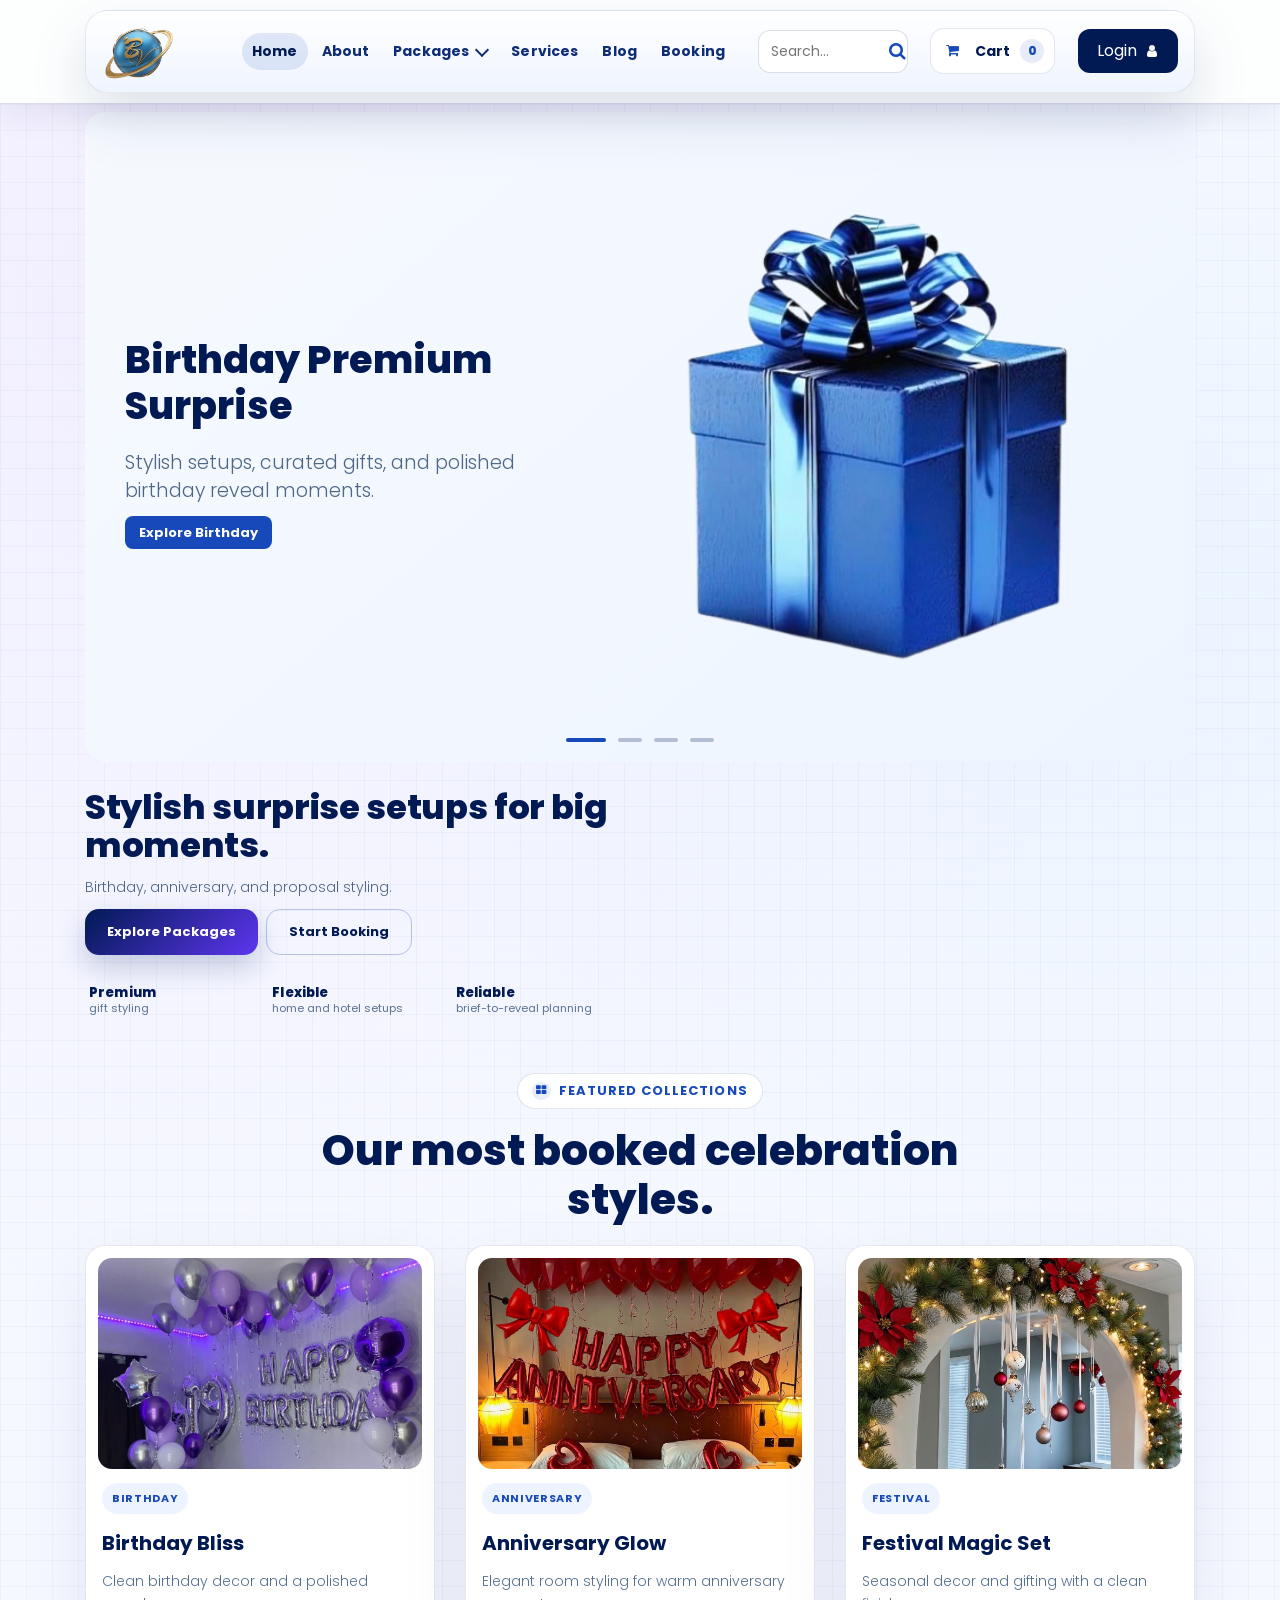
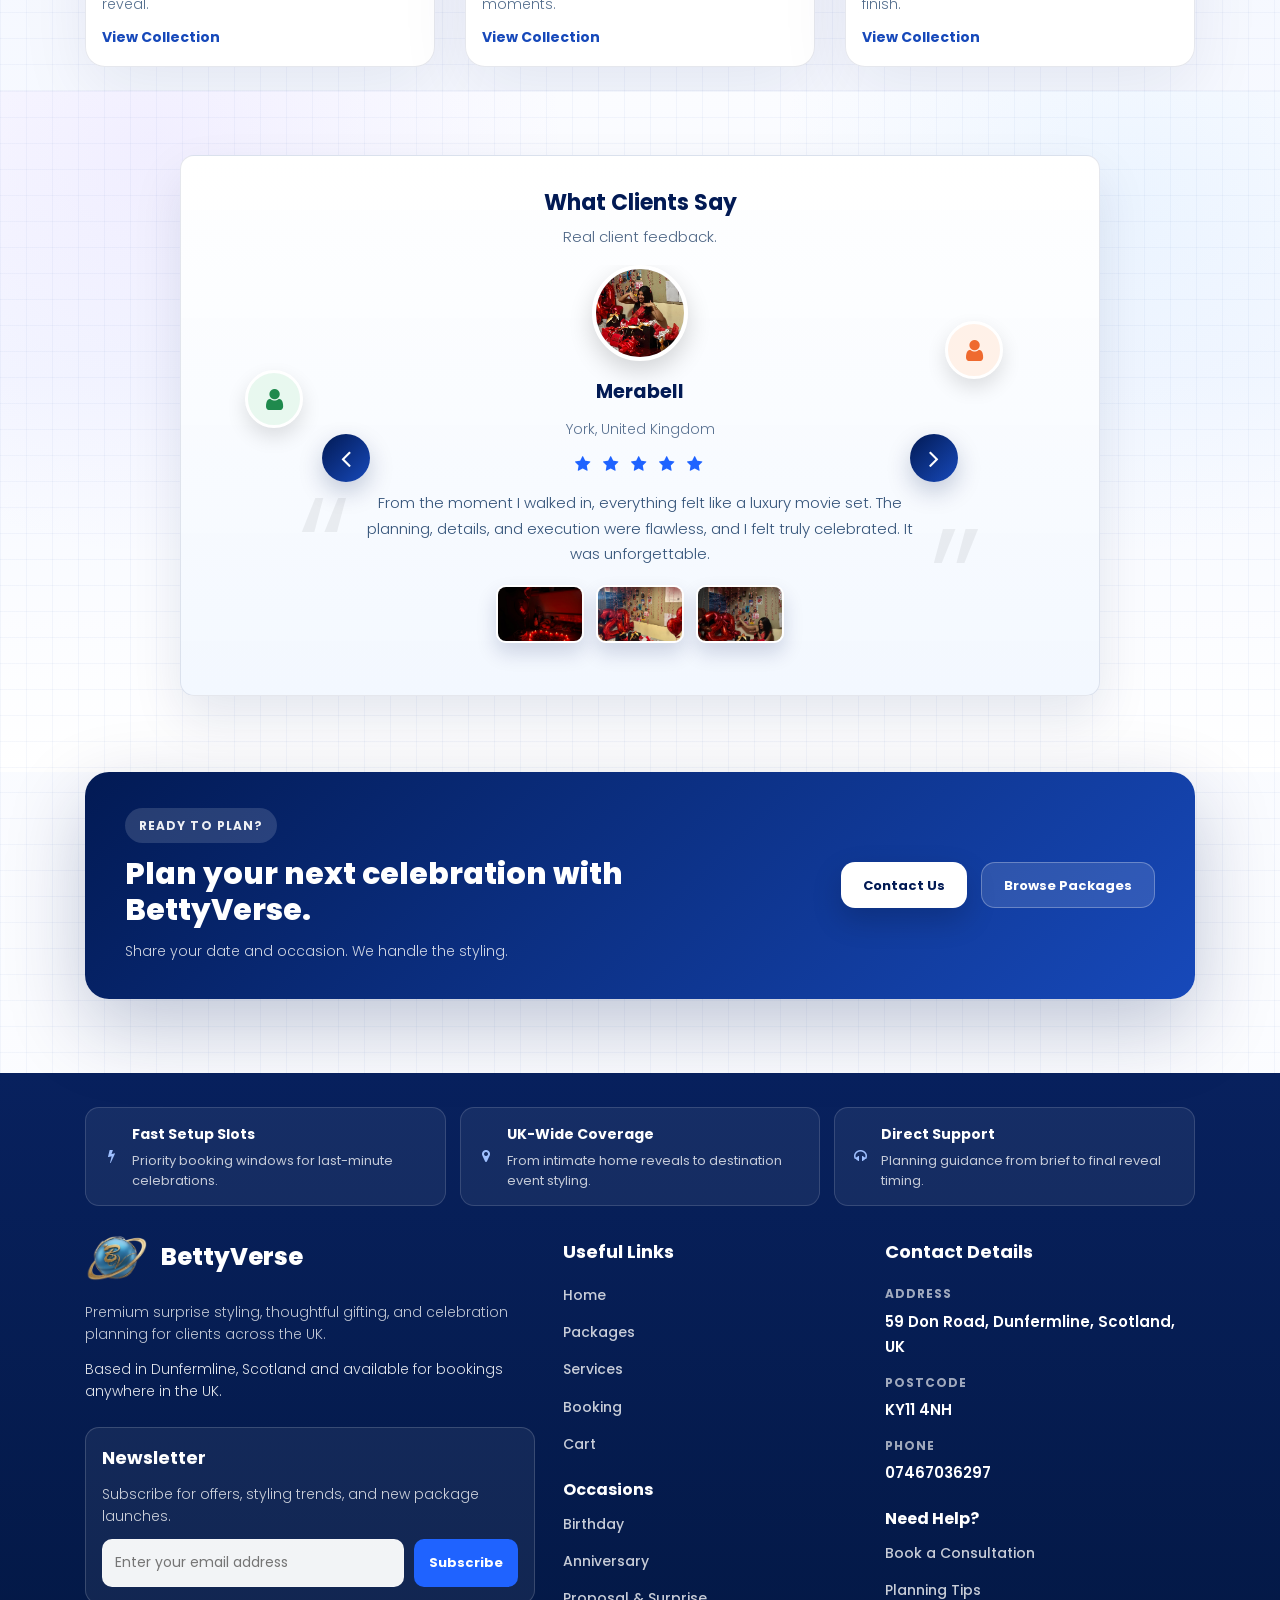
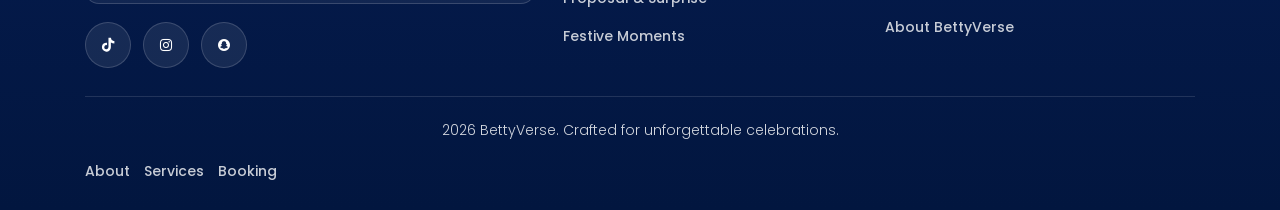
==== commit 0f3702fa: "test1" ====
--- a/index.html
+++ b/index.html
@@ -13,6 +13,8 @@
       <link rel="stylesheet" type="text/css" href="css/style.css">
       <link rel="stylesheet" href="css/responsive.css">
       <link rel="icon" href="images/logo.png" type="image/png">
+      <link rel="apple-touch-icon" sizes="180x180" href="images/bookmark.jpeg">
+      <meta name="apple-mobile-web-app-title" content="BettyVerse">
       <link href="https://fonts.googleapis.com/css2?family=Poppins:wght@300;400;500;600;700;800&family=Roboto:wght@400;500;700&display=swap" rel="stylesheet">
       <link rel="stylesheet" href="css/jquery.mCustomScrollbar.min.css">
       <link rel="stylesheet" href="https://maxcdn.bootstrapcdn.com/font-awesome/4.7.0/css/font-awesome.min.css">
@@ -320,12 +322,12 @@
                                  <div class="testimonial_rating" aria-label="4 out of 5 stars">
                                     <i class="fa fa-star" aria-hidden="true"></i>
                                     <i class="fa fa-star" aria-hidden="true"></i>
-                                    <i class="fa fa-star" aria-hidden="true"></i>
+                                    <i class="fa fa-star" aria-hidden="true"></i> 
                                     <i class="fa fa-star" aria-hidden="true"></i>
                                     <i class="fa fa-star" aria-hidden="true"></i>
                                  </div>
                                  <p class="testimonial_text">Classy setup, easy coordination, amazing reveal.</p>
-                              </div>
+                              </div> 
                               <div class="carousel-item" data-avatar-tone="three">
                                  <div class="client_img avatar-tone-three"><i class="fa fa-user testimonial_user_icon" aria-hidden="true"></i></div>
                                  <h4 class="client_name">Samuel Rivers</h4>
--- a/css/style.css
+++ b/css/style.css
@@ -834,7 +834,14 @@
 
 @media (max-width: 991px) {
     body {
-        padding-top: var(--header-height-mobile);
+        padding-top: 0;
+    }
+
+    .header_section {
+        position: relative;
+        top: auto;
+        left: auto;
+        right: auto;
     }
 
     .navbar .form-inline {
@@ -1530,10 +1537,10 @@
     bottom: 22px;
     width: 50px;
     height: 50px;
-    border: 2px solid rgba(23, 63, 153, 0.55);
+    border: 2px solid #021A54;
     border-radius: 50%;
-    background: transparent;
-    color: #021A54;
+    background: #021A54;
+    color: #ffffff;
     display: inline-flex;
     align-items: center;
     justify-content: center;
@@ -1545,9 +1552,7 @@
     visibility: hidden;
     transform: translateY(10px);
     pointer-events: none;
-    box-shadow: 0 14px 30px rgba(16, 45, 110, 0.16);
-    backdrop-filter: blur(2px);
-    -webkit-backdrop-filter: blur(2px);
+    box-shadow: 0 14px 30px rgba(16, 45, 110, 0.24);
     transition: opacity 0.2s ease, visibility 0.2s ease, transform 0.2s ease, background 0.2s ease, color 0.2s ease, border-color 0.2s ease;
 }
 
@@ -1559,9 +1564,9 @@
 }
 
 .site-back-to-top:hover {
-    color: #021A54;
-    background: rgba(2, 26, 84, 0.08);
-    border-color: rgba(23, 63, 153, 0.8);
+    color: #ffffff;
+    background: #173F99;
+    border-color: #173F99;
 }
 
 @media (max-width: 991px) {
@@ -3705,6 +3710,7 @@
 }
 
 .home-shell {
+    --header-height: 112px;
     background:
         linear-gradient(var(--grid-line) 1px, transparent 1px),
         linear-gradient(90deg, var(--grid-line) 1px, transparent 1px),
@@ -3719,7 +3725,7 @@
 }
 
 .home-banner {
-    padding: 6px 0 10px;
+    padding: 0 0 10px;
 }
 
 .home-title {
--- a/css/responsive.css
+++ b/css/responsive.css
@@ -503,8 +503,15 @@
 }
 
 @media (max-width: 480px) {
+    .home-banner .carousel,
+    .home-banner .home-carousel-shell,
+    .home-banner .woofern-carousel,
+    .home-banner .woofern-carousel .carousel-inner,
+    .home-banner .woofern-carousel .carousel-item {
+        min-height: 236px;
+    }
     .home-banner .woofern-slide-row {
-        min-height: 226px;
+        min-height: 236px;
         padding: 12px 10px 16px;
         gap: 8px;
     }
@@ -572,24 +579,55 @@
 
 @media (max-width: 767px) {
     .home-banner {
-        padding-top: 4px;
+        padding-top: 0;
+        margin-top: 0;
+        display: block;
+        width: 100%;
+        clear: both;
+        position: relative;
+        z-index: 1;
     }
     .home-package-media img {
         height: 192px;
     }
     .home-banner .carousel {
         height: auto;
-        min-height: 0;
+        min-height: 246px;
         border-radius: 18px;
+        display: block;
+        overflow: hidden;
     }
     .home-banner .home-carousel-shell {
         border-radius: 18px;
+        display: block;
+        min-height: 246px;
+    }
+    .home-banner .woofern-carousel,
+    .home-banner .woofern-carousel .carousel-inner {
+        display: block;
+        min-height: 246px;
+        overflow: hidden;
+    }
+    .home-banner .woofern-carousel .carousel-item {
+        min-height: 246px;
+        visibility: hidden;
+        opacity: 0;
+        transition: none;
+    }
+    .home-banner .woofern-carousel .carousel-item.active,
+    .home-banner .woofern-carousel .carousel-item-next,
+    .home-banner .woofern-carousel .carousel-item-prev {
+        display: block;
+        visibility: visible;
+        opacity: 1;
     }
     .home-banner .woofern-slide-row {
-        min-height: 238px;
+        min-height: 246px;
         padding: 12px 10px 18px;
         gap: 8px;
-        grid-template-columns: 0.9fr 1.1fr;
+        display: grid;
+        grid-template-columns: minmax(0, 0.9fr) minmax(0, 1.1fr);
+        align-items: center;
     }
     .home-banner .woofern-slide-copy {
         max-width: none;
@@ -622,17 +660,28 @@
     }
 }
 
+@media (max-width: 480px) {
+    .home-banner .carousel,
+    .home-banner .home-carousel-shell,
+    .home-banner .woofern-carousel,
+    .home-banner .woofern-carousel .carousel-inner,
+    .home-banner .woofern-carousel .carousel-item,
+    .home-banner .woofern-slide-row {
+        min-height: 236px;
+    }
+}
+
 @media (max-width: 991px) {
     body {
-        padding-top: calc(var(--mobile-header-live-height, var(--header-height-mobile)) + var(--mobile-vv-top, 0px));
+        padding-top: 0;
         background-attachment: scroll;
     }
 
     .header_section {
-        position: fixed;
-        top: max(env(safe-area-inset-top), var(--mobile-vv-top, 0px));
-        left: 0;
-        right: 0;
+        position: relative;
+        top: auto;
+        left: auto;
+        right: auto;
         width: 100%;
         padding-top: 0;
         backdrop-filter: none;
@@ -645,6 +694,14 @@
         position: relative;
     }
 
+    .home-shell .header_section {
+        margin-bottom: 0;
+    }
+
+    .home-shell .header_section .container {
+        padding-bottom: 0;
+    }
+
     .navbar-expand-lg {
         padding: 14px 0;
     }
@@ -653,6 +710,10 @@
         padding: 10px 12px;
         align-items: center;
         border-radius: 16px;
+    }
+
+    .home-shell .navbar {
+        margin-bottom: 0;
     }
 
     .navbar-brand {
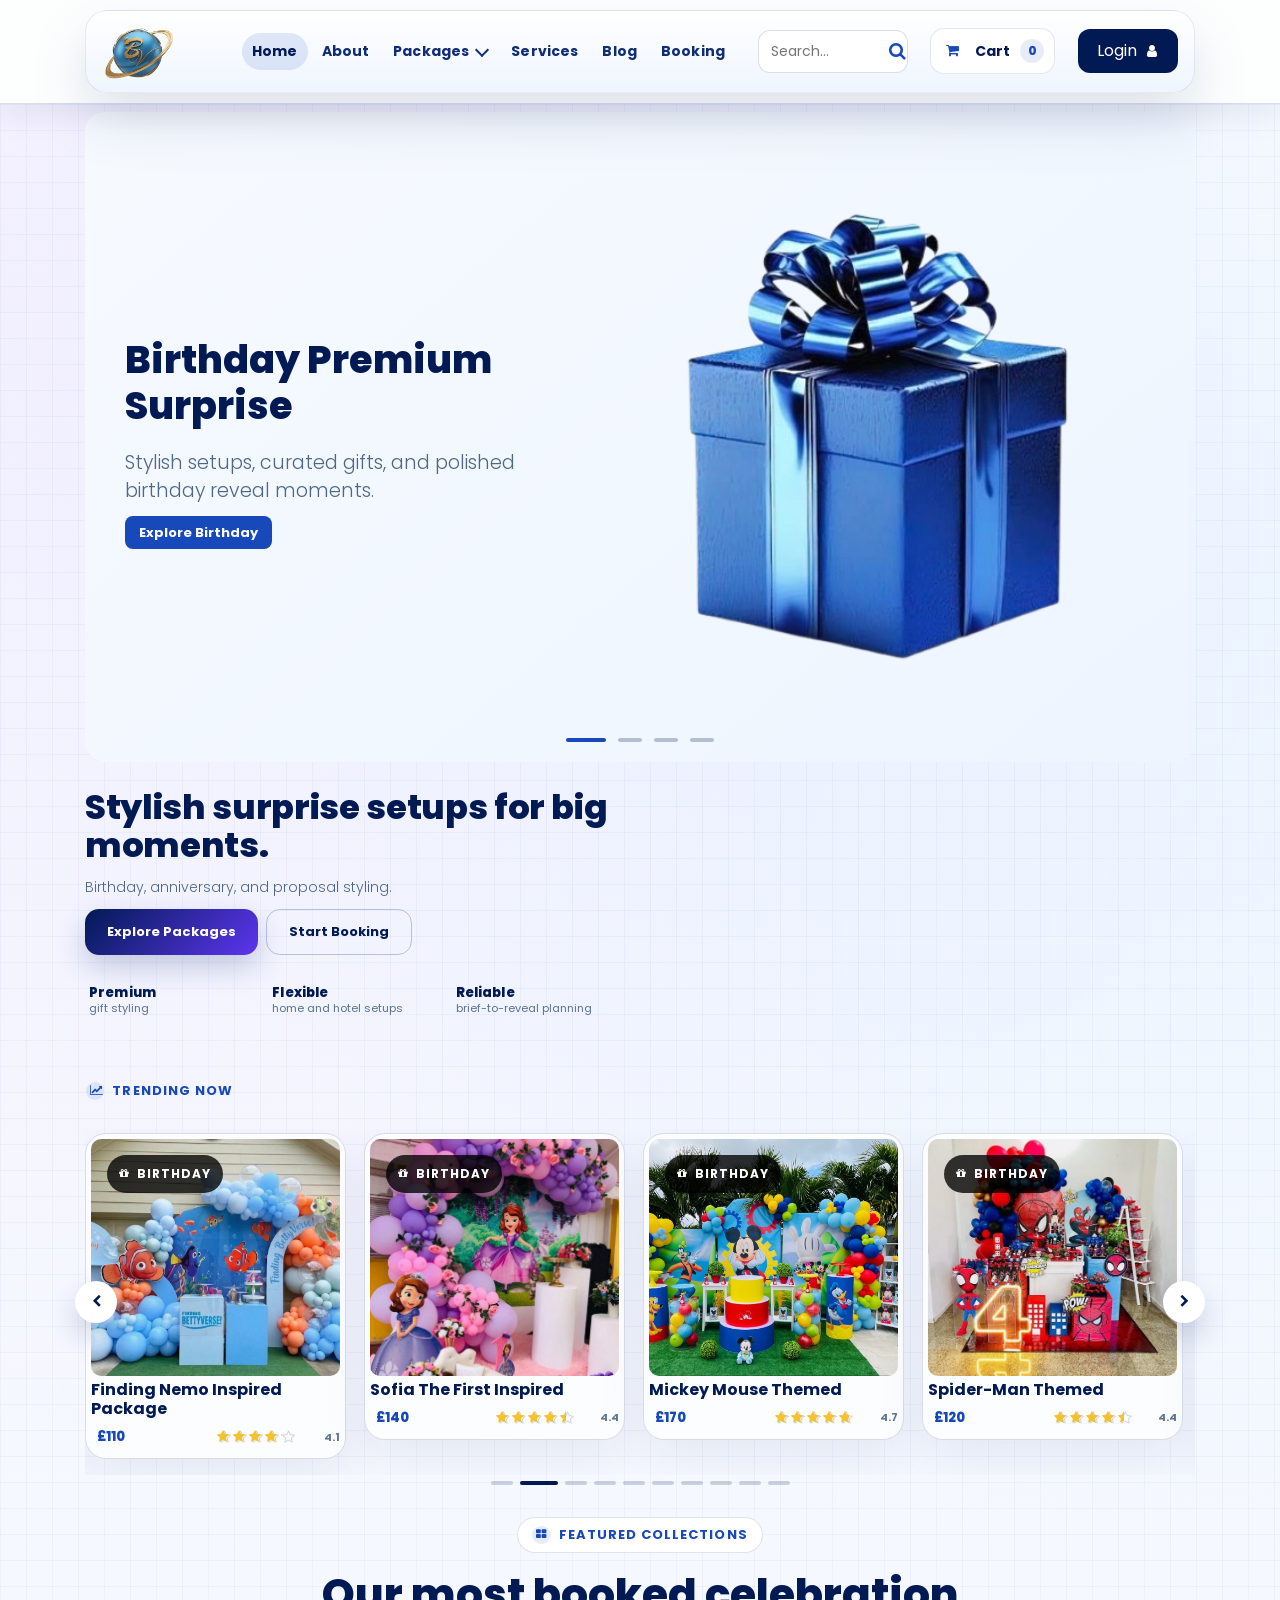
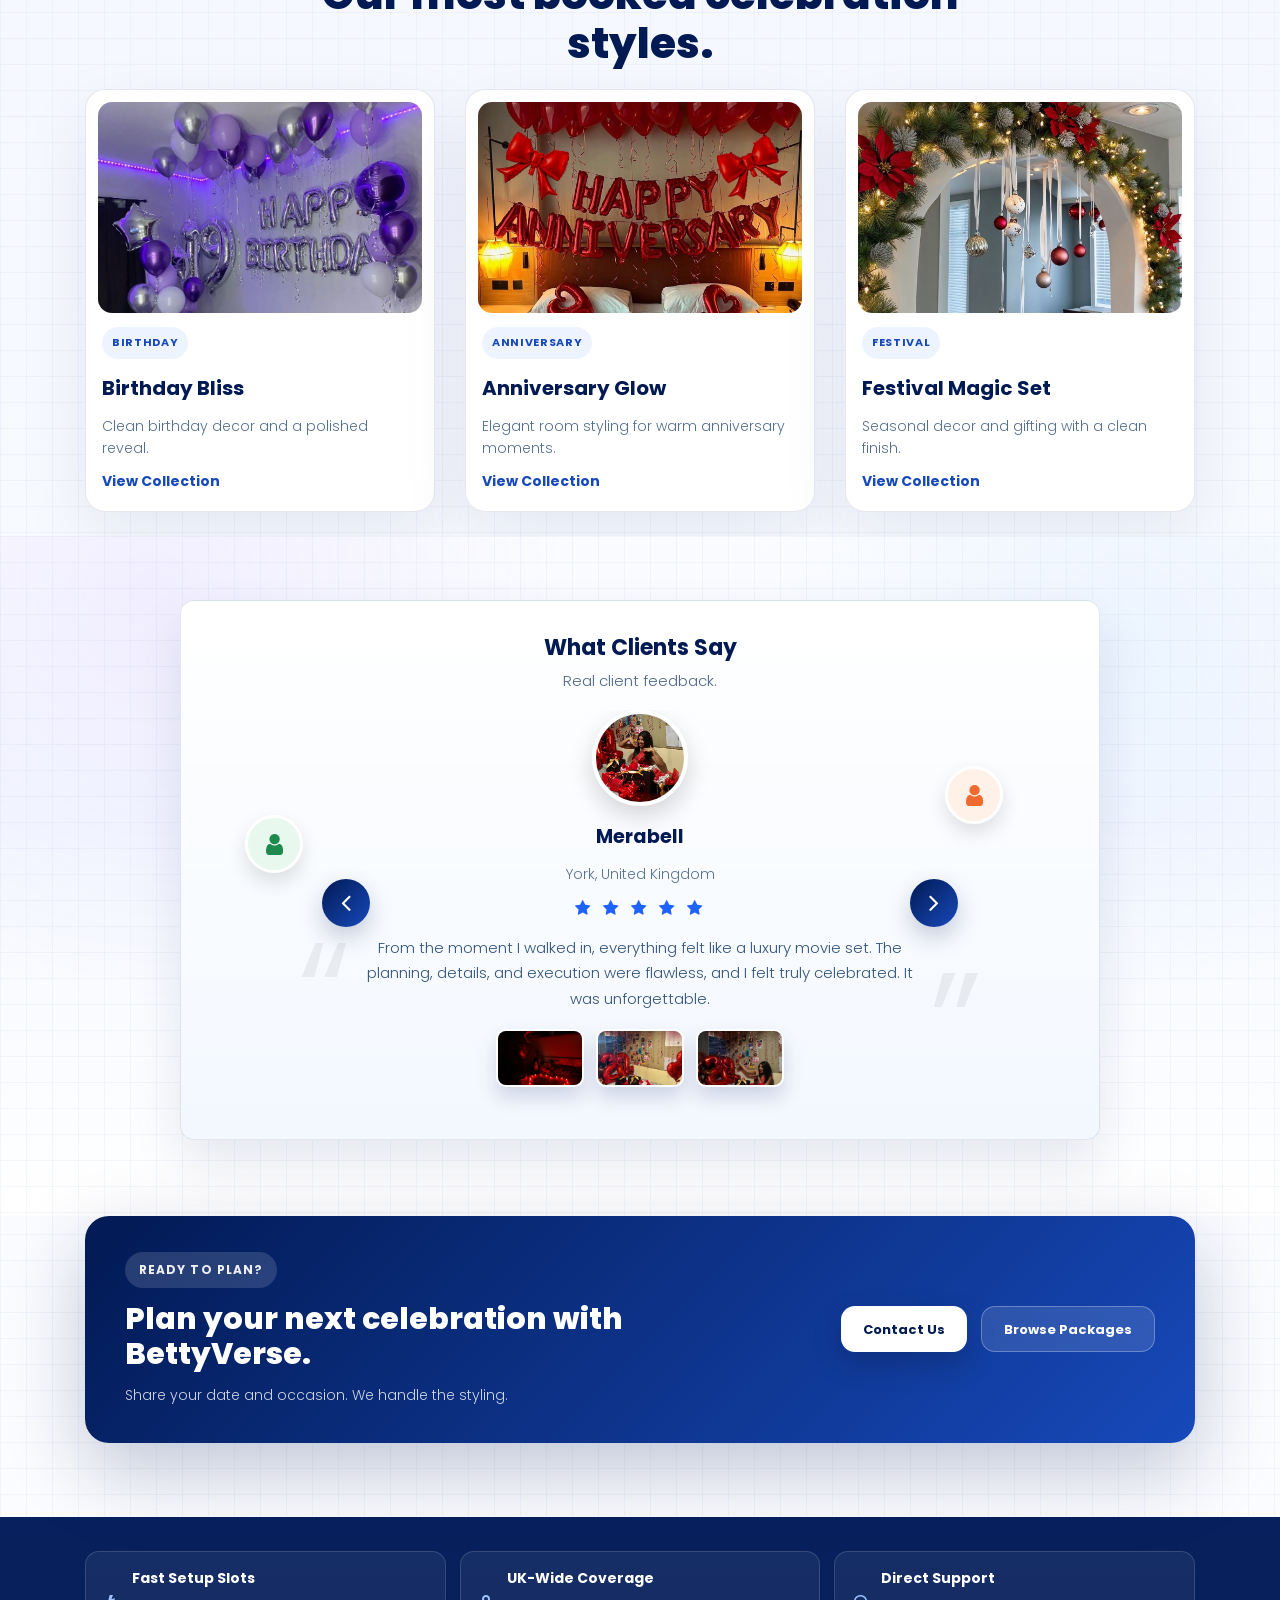
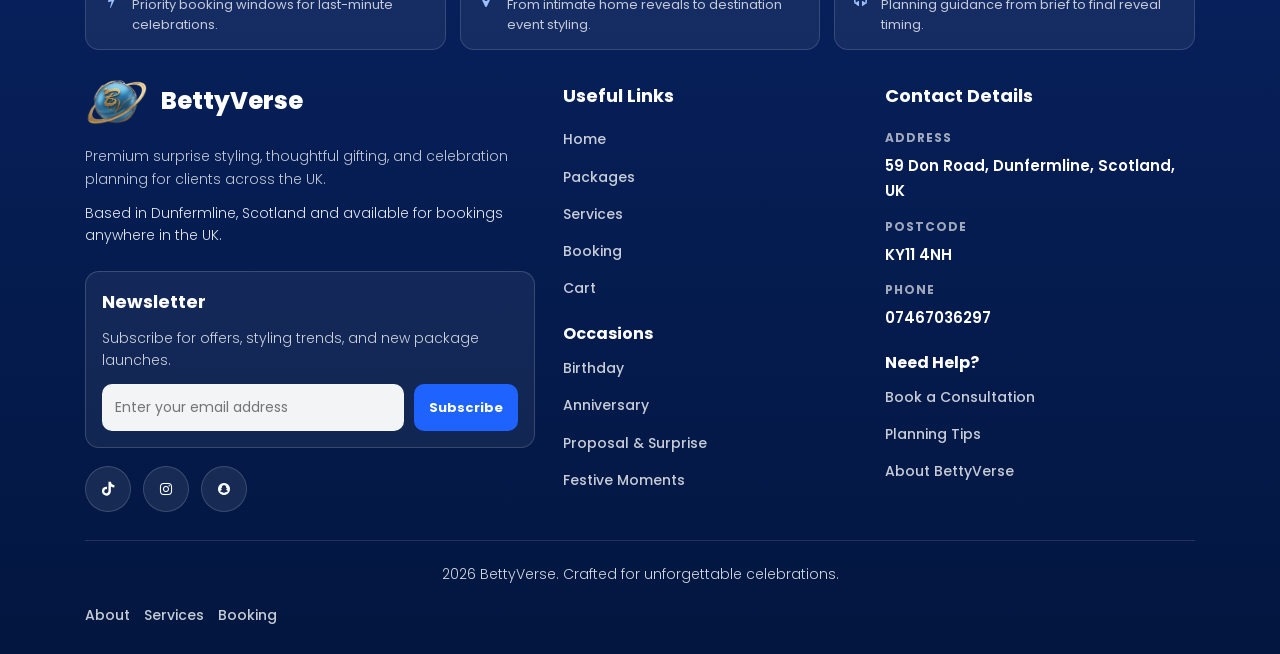
==== commit 2ca33159: "testthree" ====
--- a/index.html
+++ b/index.html
@@ -12,8 +12,11 @@
       <link rel="stylesheet" type="text/css" href="css/bootstrap.min.css">
       <link rel="stylesheet" type="text/css" href="css/style.css">
       <link rel="stylesheet" href="css/responsive.css">
-      <link rel="icon" href="images/logo.png" type="image/png">
-      <link rel="apple-touch-icon" sizes="180x180" href="images/bookmark.jpeg">
+      <link rel="icon" href="images/bookmark.jpeg" type="image/jpeg">
+      <link rel="apple-touch-icon" sizes="180x180" href="images/bookmark.png">
+      <link rel="apple-touch-icon-precomposed" href="images/bookmark.png">
+      <meta property="og:image" content="images/bookmark.jpeg">
+      <meta name="twitter:image" content="images/bookmark.jpeg">
       <meta name="apple-mobile-web-app-title" content="BettyVerse">
       <link href="https://fonts.googleapis.com/css2?family=Poppins:wght@300;400;500;600;700;800&family=Roboto:wght@400;500;700&display=swap" rel="stylesheet">
       <link rel="stylesheet" href="css/jquery.mCustomScrollbar.min.css">
@@ -230,6 +233,147 @@
          </div>
       </section>
 
+      <section class="content_section home-trending" data-home-trending>
+         <div class="container">
+            <div class="section_heading home-trending-heading">
+               <div>
+                  <span class="content_eyebrow"><i class="fa fa-line-chart icon-inline" aria-hidden="true"></i>Trending Now</span>
+               </div>
+            </div>
+            <div class="home-trending-shell">
+               <button class="home-trending-nav home-trending-nav--prev" type="button" data-trending-prev aria-label="Previous trending packages">
+                  <i class="fa fa-chevron-left" aria-hidden="true"></i>
+               </button>
+               <div class="home-trending-track" data-trending-track>
+                  <article class="home-trending-card package-card" data-season="summer birthday kids may june july august" data-package-id="finding-nemo-inspired-package" data-package-name="Finding Nemo Inspired Package" data-package-category="Birthday" data-package-price="110" data-package-base-price="110" data-package-image="images/Nemo_inspired.jpg" data-package-summary="An underwater-themed birthday setup with Nemo character visuals, ocean-tone balloons, and a polished photo-ready stage.">
+                     <div class="package-media">
+                        <img src="images/Nemo_inspired.jpg" alt="Finding Nemo Inspired Package">
+                        <span class="package-label"><i class="fa fa-gift" aria-hidden="true"></i>Birthday</span>
+                     </div>
+                     <div class="package-card-top">
+                        <h3>Finding Nemo Inspired Package</h3>
+                        <span class="package-price">&pound;110</span>
+                     </div>
+                     <p class="package-summary">An underwater-themed birthday setup with Nemo character visuals, ocean-tone balloons, and a polished photo-ready stage.</p>
+                     <ul class="package-highlights"><li>Underwater backdrop panels with coral accents and character cut-outs</li><li>Ocean blue-and-peach balloon garland with layered framing</li><li>Styled cake zone and polished photo-ready floor finish</li></ul>
+                  </article>
+                  <article class="home-trending-card package-card" data-season="summer birthday kids princess may june july august" data-package-id="sofia-the-first-inspired" data-package-name="Sofia The First Inspired" data-package-category="Birthday" data-package-price="140" data-package-base-price="140" data-package-image="images/Sofia_themed_inspiration.jpeg" data-package-summary="A royal Sofia the First birthday setup with pastel luxury balloons, floral accents, and princess styling for a premium photo-ready celebration.">
+                     <div class="package-media">
+                        <img src="images/Sofia_themed_inspiration.jpeg" alt="Sofia The First Inspired package">
+                        <span class="package-label"><i class="fa fa-gift" aria-hidden="true"></i>Birthday</span>
+                     </div>
+                     <div class="package-card-top">
+                        <h3>Sofia The First Inspired</h3>
+                        <span class="package-price">&pound;140</span>
+                     </div>
+                     <p class="package-summary">A royal Sofia the First birthday setup with pastel luxury balloons, floral accents, and princess styling for a premium photo-ready celebration.</p>
+                     <ul class="package-highlights"><li>Pastel balloon styling with royal backdrop detail</li><li>Floral accents and princess-inspired finishing</li><li>Photo-ready celebration feature area</li></ul>
+                  </article>
+                  <article class="home-trending-card package-card" data-season="summer birthday kids may june july august" data-package-id="mickey-mouse-themed-package" data-package-name="Mickey Mouse Themed" data-package-category="Birthday" data-package-price="170" data-package-base-price="170" data-package-image="images/Mickey_Themed.jpeg" data-package-summary="A bold Mickey Mouse birthday setup with layered backdrop panels, multi-colour balloon styling, and character props designed for high-impact party photos.">
+                     <div class="package-media">
+                        <img src="images/Mickey_Themed.jpeg" alt="Mickey Mouse themed package">
+                        <span class="package-label"><i class="fa fa-gift" aria-hidden="true"></i>Birthday</span>
+                     </div>
+                     <div class="package-card-top">
+                        <h3>Mickey Mouse Themed</h3>
+                        <span class="package-price">&pound;170</span>
+                     </div>
+                     <p class="package-summary">A bold Mickey Mouse birthday setup with layered backdrop panels, multi-colour balloon styling, and character props designed for high-impact party photos.</p>
+                     <ul class="package-highlights"><li>Layered panel backdrop with character props</li><li>Multi-colour balloon styling</li><li>Statement party photo area</li></ul>
+                  </article>
+                  <article class="home-trending-card package-card" data-season="summer birthday kids action may june july august" data-package-id="spider-man-themed-package" data-package-name="Spider-Man Themed" data-package-category="Birthday" data-package-price="120" data-package-base-price="120" data-package-image="images/spider-Man themed.jpeg" data-package-summary="An action-packed Spider-Man birthday setup with red and blue luxury balloons, themed props, LED numbers, and a glossy photo-ready finish.">
+                     <div class="package-media">
+                        <img src="images/spider-Man themed.jpeg" alt="Spider-Man themed package">
+                        <span class="package-label"><i class="fa fa-gift" aria-hidden="true"></i>Birthday</span>
+                     </div>
+                     <div class="package-card-top">
+                        <h3>Spider-Man Themed</h3>
+                        <span class="package-price">&pound;120</span>
+                     </div>
+                     <p class="package-summary">An action-packed Spider-Man birthday setup with red and blue luxury balloons, themed props, LED numbers, and a glossy photo-ready finish.</p>
+                     <ul class="package-highlights"><li>Red and blue luxury balloons</li><li>Themed props and action styling</li><li>Glossy photo-ready finish</li></ul>
+                  </article>
+                  <article class="home-trending-card package-card" data-season="summer birthday neon party may june july august" data-package-id="betty-confetti-neon-luxe-arch" data-package-name="Betty And Confetti - Neon Luxe Arch" data-package-category="Birthday" data-package-price="200" data-package-base-price="200" data-package-image="images/bandc25s.jpg" data-package-image2="images/added_bday.jpeg" data-package-summary="Luxury balloon arch with neon sign, marquee numbers, and layered backdrop styling for milestone birthdays.">
+                     <div class="package-media">
+                        <img src="images/bandc25s.jpg" alt="Betty Confetti Neon Luxe Arch">
+                        <span class="package-label"><i class="fa fa-gift" aria-hidden="true"></i>Birthday</span>
+                     </div>
+                     <div class="package-card-top">
+                        <h3>Betty And Confetti - Neon Luxe Arch</h3>
+                        <span class="package-price">&pound;200</span>
+                     </div>
+                     <p class="package-summary">Luxury balloon arch with neon sign, marquee numbers, and layered backdrop styling for milestone birthdays.</p>
+                     <ul class="package-highlights"><li>Neon sign and marquee number styling</li><li>Luxury balloon arch</li><li>Layered backdrop feature wall</li></ul>
+                  </article>
+                  <article class="home-trending-card package-card" data-season="summer birthday car boot surprise may june july august" data-package-id="car-boot-luxe-boot-reveal" data-package-name="The Luxe Boot Reveal" data-package-category="Birthday" data-package-price="180" data-package-base-price="180" data-package-image="images/car_boot4.jpg" data-package-summary="The Luxe Boot Reveal.">
+                     <div class="package-media">
+                        <img src="images/car_boot4.jpg" alt="The Luxe Boot Reveal">
+                        <span class="package-label"><i class="fa fa-gift" aria-hidden="true"></i>Birthday</span>
+                     </div>
+                     <div class="package-card-top">
+                        <h3>The Luxe Boot Reveal</h3>
+                        <span class="package-price">&pound;180</span>
+                     </div>
+                     <p class="package-summary">A clean surprise reveal with luxe boot styling and premium finishing.</p>
+                     <ul class="package-highlights"><li>Luxe boot styling</li><li>Premium surprise reveal finish</li><li>Photo-ready birthday presentation</li></ul>
+                  </article>
+                  <article class="home-trending-card package-card" data-season="anniversary romance autumn winter" data-package-id="anniversary-home-intimate-living-room-experience" data-package-name="The Intimate Living Room Experience" data-package-category="Anniversary" data-package-price="150" data-package-base-price="150" data-package-image="images/At_home1.jpg" data-package-summary="The Intimate Living Room Experience">
+                     <div class="package-media">
+                        <img src="images/At_home1.jpg" alt="The Intimate Living Room Experience">
+                        <span class="package-label"><i class="fa fa-heart-o" aria-hidden="true"></i>Anniversary</span>
+                     </div>
+                     <div class="package-card-top">
+                        <h3>The Intimate Living Room Experience</h3>
+                        <span class="package-price">&pound;150</span>
+                     </div>
+                     <p class="package-summary">Warm at-home styling for a refined and personal celebration moment.</p>
+                     <ul class="package-highlights"><li>At-home anniversary styling</li><li>Warm romantic details</li><li>Refined reveal setting</li></ul>
+                  </article>
+                  <article class="home-trending-card package-card" data-season="anniversary romance autumn winter" data-package-id="anniversary-home-luxe-bedscape" data-package-name="The Anniversary Luxe Bedscape" data-package-category="Anniversary" data-package-price="140" data-package-base-price="140" data-package-image="images/At_home2.jpg" data-package-summary="The Anniversary Luxe Bedscape">
+                     <div class="package-media">
+                        <img src="images/At_home2.jpg" alt="The Anniversary Luxe Bedscape">
+                        <span class="package-label"><i class="fa fa-heart-o" aria-hidden="true"></i>Anniversary</span>
+                     </div>
+                     <div class="package-card-top">
+                        <h3>The Anniversary Luxe Bedscape</h3>
+                        <span class="package-price">&pound;140</span>
+                     </div>
+                     <p class="package-summary">Romantic bedscape styling with balloons, florals, and soft details.</p>
+                     <ul class="package-highlights"><li>Bedroom reveal styling</li><li>Balloons, florals, and soft details</li><li>Romantic anniversary finish</li></ul>
+                  </article>
+                  <article class="home-trending-card package-card" data-season="valentine romance february winter" data-package-id="valentine-cupids-luxury-suite" data-package-name="The 'Cupid's Valentine' Luxury Suite" data-package-category="Occasion" data-package-price="170" data-package-base-price="170" data-package-image="images/val_3.jpg" data-package-summary="The 'Cupid's Valentine' Luxury Suite">
+                     <div class="package-media">
+                        <img src="images/val_3.jpg" alt="Cupid's Valentine Luxury Suite">
+                        <span class="package-label"><i class="fa fa-heart-o" aria-hidden="true"></i>Occasion</span>
+                     </div>
+                     <div class="package-card-top">
+                        <h3>The 'Cupid's Valentine' Luxury Suite</h3>
+                        <span class="package-price">&pound;170</span>
+                     </div>
+                     <p class="package-summary">Romantic suite styling with rich seasonal detail and a luxe feel.</p>
+                     <ul class="package-highlights"><li>Luxury romantic suite styling</li><li>Seasonal Valentine detail</li><li>Premium reveal presentation</li></ul>
+                  </article>
+                  <article class="home-trending-card package-card" data-season="christmas festive december winter" data-package-id="christmas-dummy-1" data-package-name="Christmas Decorations Dummy Package 1" data-package-category="Festival" data-package-price="180" data-package-base-price="180" data-package-image="images/festive6.jpeg" data-package-summary="">
+                     <div class="package-media">
+                        <img src="images/festive6.jpeg" alt="Luxury Christmas Tree package">
+                        <span class="package-label"><i class="fa fa-gift" aria-hidden="true"></i>Festival</span>
+                     </div>
+                     <div class="package-card-top">
+                        <h3>Christmas Decorations Dummy Package 1</h3>
+                        <span class="package-price">&pound;180</span>
+                     </div>
+                     <p class="package-summary">Fully styled festive decor with a premium seasonal finish.</p>
+                     <ul class="package-highlights"><li>Festive seasonal styling</li><li>Premium Christmas finish</li><li>Styled decor feature</li></ul>
+                  </article>
+               </div>
+               <button class="home-trending-nav home-trending-nav--next" type="button" data-trending-next aria-label="Next trending packages">
+                  <i class="fa fa-chevron-right" aria-hidden="true"></i>
+               </button>
+            </div>
+            <div class="home-trending-progress" data-trending-progress aria-label="Trending packages slider position"></div>
+         </div>
+      </section>
+
       <section class="content_section home-featured">
          <div class="container">
             <div class="section_heading center_heading">
@@ -355,6 +499,11 @@
                            <button type="button" class="testimonial_merabell_thumb" data-testimonial-lightbox-index="2" aria-label="Open testimonial image 3">
                               <img src="images/testi3.jpeg" alt="Merabell testimonial moment three">
                            </button>
+                        </div>
+                        <div class="testimonial_merabell_progress" aria-label="Current testimonial image">
+                           <button type="button" class="testimonial_merabell_progress_dot is-active" data-testimonial-strip-index="0" aria-label="Show testimonial image 1"></button>
+                           <button type="button" class="testimonial_merabell_progress_dot" data-testimonial-strip-index="1" aria-label="Show testimonial image 2"></button>
+                           <button type="button" class="testimonial_merabell_progress_dot" data-testimonial-strip-index="2" aria-label="Show testimonial image 3"></button>
                         </div>
                      </div>
                   </div>
@@ -529,6 +678,7 @@
       </footer>
       <script src="js/jquery.min.js"></script>
       <script src="js/bootstrap.bundle.min.js"></script>
+      <script src="js/packages-inline.js"></script>
       <script src="js/plugin.js"></script>
       <script src="js/jquery.mCustomScrollbar.concat.min.js"></script>
       <script src="js/cart.js"></script>
--- a/css/style.css
+++ b/css/style.css
@@ -4057,6 +4057,353 @@
 
 .home-package-actions a {
     margin-top: 0;
+}
+
+.home-shell .home-trending {
+    padding-top: 32px;
+    overflow: hidden;
+}
+
+.home-trending-heading {
+    display: flex;
+    align-items: flex-end;
+    justify-content: space-between;
+    gap: 18px;
+    text-align: left;
+}
+
+.home-trending-heading .content_title {
+    margin-bottom: 0;
+}
+
+.home-trending-heading .content_eyebrow {
+    padding-left: 0;
+    padding-right: 0;
+    border-color: transparent;
+    background: transparent;
+}
+
+.home-trending-view {
+    display: inline-flex;
+    align-items: center;
+    justify-content: center;
+    min-height: 42px;
+    padding: 10px 16px;
+    border-radius: 12px;
+    background: #021A54;
+    color: #ffffff !important;
+    font-size: 13px;
+    font-weight: 700;
+    white-space: nowrap;
+    text-decoration: none !important;
+}
+
+.home-trending-shell {
+    position: relative;
+}
+
+.home-trending-track {
+    --home-trending-card-width: clamp(216px, 21.6vw, 261px);
+    display: flex;
+    gap: 18px;
+    overflow-x: auto;
+    overflow-y: hidden;
+    padding: 4px max(2px, calc(100% - var(--home-trending-card-width))) 16px 2px;
+    scroll-behavior: smooth;
+    scroll-snap-type: x mandatory;
+    scrollbar-width: none;
+    touch-action: pan-x;
+    -webkit-overflow-scrolling: touch;
+}
+
+.home-trending-track::-webkit-scrollbar {
+    display: none;
+}
+
+.home-trending-card {
+    flex: 0 0 var(--home-trending-card-width);
+    scroll-snap-align: start;
+}
+
+.home-trending .package-card {
+    height: 100%;
+    padding: 5px;
+    border: 1px solid rgba(45, 75, 128, 0.18);
+    border-radius: 21px;
+    background: rgba(255, 255, 255, 0.72);
+    box-shadow: 0 18px 48px rgba(2, 26, 84, 0.07);
+    backdrop-filter: blur(7px);
+    -webkit-backdrop-filter: blur(7px);
+    cursor: pointer;
+    transition: transform 0.22s ease, box-shadow 0.22s ease;
+}
+
+.home-trending .package-card:hover {
+    transform: translateY(-6px);
+    box-shadow: 0 24px 60px rgba(2, 26, 84, 0.12);
+}
+
+.home-trending .package-media {
+    position: relative;
+    overflow: hidden;
+    margin-bottom: 4px;
+    border-radius: 10px;
+    background: linear-gradient(180deg, #edf5ff 0%, #ffffff 100%);
+    touch-action: pan-x;
+}
+
+.home-trending .package-media-track {
+    position: relative;
+    width: 100%;
+    height: 237px;
+}
+
+.home-trending .package-media-slide {
+    position: absolute;
+    inset: 0;
+    opacity: 0;
+    transition: opacity 0.3s ease;
+}
+
+.home-trending .package-media-slide.is-active {
+    opacity: 1;
+}
+
+.home-trending .package-media img {
+    display: block;
+    width: 100%;
+    height: 237px;
+    object-fit: cover;
+}
+
+.home-trending .package-media-nav {
+    position: absolute;
+    top: 50%;
+    z-index: 4;
+    display: inline-flex;
+    align-items: center;
+    justify-content: center;
+    width: 30px;
+    height: 30px;
+    border: 0;
+    border-radius: 999px;
+    background: rgba(0, 0, 0, 0.46);
+    color: #ffffff;
+    font-size: 16px;
+    line-height: 1;
+    transform: translateY(-50%);
+    cursor: pointer;
+}
+
+.home-trending .package-media-nav.is-prev {
+    left: 10px;
+}
+
+.home-trending .package-media-nav.is-next {
+    right: 10px;
+}
+
+.home-trending .package-media-nav:hover {
+    background: rgba(0, 0, 0, 0.62);
+}
+
+.home-trending .package-media-dots {
+    position: absolute;
+    left: 50%;
+    bottom: 10px;
+    z-index: 4;
+    display: inline-flex;
+    gap: 6px;
+    transform: translateX(-50%);
+}
+
+.home-trending .package-media-dot {
+    width: 7px;
+    height: 7px;
+    padding: 0;
+    border: 0;
+    border-radius: 999px;
+    background: rgba(255, 255, 255, 0.55);
+    cursor: pointer;
+}
+
+.home-trending .package-media-dot.is-active {
+    background: #ffffff;
+}
+
+.home-trending .package-label {
+    position: absolute;
+    top: 16px;
+    left: 16px;
+    z-index: 5;
+    display: inline-flex;
+    align-items: center;
+    gap: 8px;
+    padding: 8px 12px;
+    border-radius: 999px;
+    background: rgba(0, 0, 0, 0.78);
+    color: #ffffff;
+    font-size: 12px;
+    font-weight: 700;
+    letter-spacing: 0.08em;
+    text-transform: uppercase;
+}
+
+.home-trending .package-card-top {
+    display: block;
+}
+
+.home-trending .package-card h3 {
+    margin: 0;
+    padding-bottom: 0;
+    color: #021A54;
+    font-size: 16px;
+    font-weight: 700;
+    line-height: 1.2;
+}
+
+.home-trending .package-price {
+    display: inline-flex;
+    align-items: center;
+    justify-content: flex-start;
+    min-width: 0;
+    padding: 4px 6px;
+    border: 0;
+    border-radius: 0;
+    background: transparent;
+    color: #1749ba;
+    font-size: 13px;
+    font-weight: 800;
+}
+
+.home-trending .package-meta-grid {
+    display: grid;
+    grid-template-columns: repeat(2, minmax(0, 1fr));
+    gap: 3px;
+    margin-top: 3px;
+}
+
+.home-trending .package-meta-grid .package-price,
+.home-trending .package-meta-grid .package-rating {
+    width: 100%;
+    min-height: 24px;
+}
+
+.home-trending .package-rating {
+    display: flex;
+    align-items: center;
+    justify-content: space-between;
+    gap: 6px;
+    padding: 0;
+    border: 0;
+    border-radius: 0;
+    background: transparent;
+    line-height: 1;
+}
+
+.home-trending .package-rating-stars {
+    display: inline-flex;
+    align-items: center;
+    gap: 2px;
+    font-size: 14px;
+    line-height: 1;
+}
+
+.home-trending .package-rating-star {
+    position: relative;
+    display: inline-flex;
+    align-items: center;
+    justify-content: center;
+    width: 1em;
+    height: 1em;
+    line-height: 1;
+}
+
+.home-trending .package-rating-star > .fa {
+    font-size: 14px;
+    line-height: 1;
+}
+
+.home-trending .package-rating-star > .fa-star-o {
+    color: #cfd5df;
+}
+
+.home-trending .package-rating-star-fill {
+    position: absolute;
+    left: 0;
+    top: 0;
+    display: inline-flex;
+    align-items: center;
+    height: 100%;
+    overflow: hidden;
+    white-space: nowrap;
+}
+
+.home-trending .package-rating-star-fill .fa-star {
+    color: #f2c230;
+}
+
+.home-trending .package-rating > span:last-child {
+    color: #5f7696;
+    font-size: 11px;
+    font-weight: 700;
+}
+
+.home-trending .package-summary,
+.home-trending .package-highlights,
+.home-trending .package-actions,
+.home-trending .package-details {
+    display: none;
+}
+
+.home-trending-nav {
+    position: absolute;
+    top: 50%;
+    z-index: 2;
+    display: inline-flex;
+    align-items: center;
+    justify-content: center;
+    width: 42px;
+    height: 42px;
+    border: 0;
+    border-radius: 50%;
+    background: #ffffff;
+    color: #021A54;
+    box-shadow: 0 14px 30px rgba(2, 26, 84, 0.18);
+    transform: translateY(-50%);
+    cursor: pointer;
+}
+
+.home-trending-nav--prev {
+    left: -10px;
+}
+
+.home-trending-nav--next {
+    right: -10px;
+}
+
+.home-trending-progress {
+    display: flex;
+    align-items: center;
+    justify-content: center;
+    gap: 7px;
+    min-height: 16px;
+}
+
+.home-trending-progress button {
+    width: 22px;
+    height: 4px;
+    padding: 0;
+    border: 0;
+    border-radius: 999px;
+    background: rgba(2, 26, 84, 0.18);
+    cursor: pointer;
+    transition: width 0.25s ease, background 0.25s ease;
+}
+
+.home-trending-progress button.is-active {
+    width: 38px;
+    background: #021A54;
 }
 
 .process_index {
@@ -4314,6 +4661,9 @@
 .home-shell .fa-smile-o::before { content: "\f118"; }
 .home-shell .fa-angle-left::before { content: "\f104"; }
 .home-shell .fa-angle-right::before { content: "\f105"; }
+.home-shell .fa-chevron-left::before { content: "\f053"; }
+.home-shell .fa-chevron-right::before { content: "\f054"; }
+.home-shell .fa-line-chart::before { content: "\f201"; }
 
 .home-shell .testimonial_section {
     padding: 64px 0 76px;
@@ -4707,6 +5057,30 @@
     outline-offset: 3px;
 }
 
+.home-shell .testimonial_merabell_progress {
+    display: none;
+    align-items: center;
+    justify-content: center;
+    gap: 7px;
+    margin: 10px auto 0;
+}
+
+.home-shell .testimonial_merabell_progress_dot {
+    width: 24px;
+    height: 4px;
+    padding: 0;
+    border: 0;
+    border-radius: 999px;
+    background: rgba(2, 26, 84, 0.18);
+    cursor: pointer;
+    transition: width 0.2s ease, background 0.2s ease;
+}
+
+.home-shell .testimonial_merabell_progress_dot.is-active {
+    width: 38px;
+    background: #1749ba;
+}
+
 .testimonial-lightbox-modal .modal-dialog {
     max-width: min(420px, 68vw);
 }
@@ -4789,11 +5163,13 @@
     }
 
     .testimonial-lightbox-modal .modal-dialog {
-        max-width: min(340px, 88vw);
+        max-width: 94vw;
+        margin-left: auto;
+        margin-right: auto;
     }
 
     .testimonial-lightbox-modal #testimonial_lightbox_slider .carousel-item img {
-        max-height: min(36vh, 210px);
+        max-height: min(68vh, 520px);
     }
 
     .testimonial-lightbox-modal #testimonial_lightbox_slider .carousel-control-prev,
@@ -4844,7 +5220,7 @@
     }
 
     .home-shell .testimonial_box {
-        padding: 34px 18px 96px;
+        padding: 34px 14px 96px;
         min-height: 0;
         border-radius: 12px;
     }
@@ -4913,6 +5289,40 @@
     .home-shell #main_slider a.carousel-control-next {
         right: 22px;
     }
+
+    .home-shell .testimonial_merabell_strip.is-visible {
+        width: 100%;
+        justify-content: flex-start;
+        gap: 12px;
+        margin-top: 20px;
+        padding: 0 4px 8px;
+        overflow-x: auto;
+        overflow-y: hidden;
+        scroll-snap-type: x mandatory;
+        -webkit-overflow-scrolling: touch;
+        touch-action: pan-x;
+        scrollbar-width: none;
+    }
+
+    .home-shell .testimonial_merabell_strip.is-visible::-webkit-scrollbar {
+        display: none;
+    }
+
+    .home-shell .testimonial_merabell_thumb {
+        flex: 0 0 min(68vw, 270px);
+        scroll-snap-align: center;
+        border-radius: 12px;
+    }
+
+    .home-shell .testimonial_merabell_strip img {
+        width: 100%;
+        height: clamp(150px, 40vw, 205px);
+        border-radius: 12px;
+    }
+
+    .home-shell .testimonial_merabell_strip.is-visible + .testimonial_merabell_progress {
+        display: flex;
+    }
 }
 
 @media (max-width: 575px) {
@@ -4946,6 +5356,14 @@
 
     .home-shell #main_slider a.carousel-control-next {
         right: 18px;
+    }
+
+    .home-shell .testimonial_merabell_thumb {
+        flex-basis: min(72vw, 260px);
+    }
+
+    .home-shell .testimonial_merabell_strip img {
+        height: clamp(150px, 48vw, 198px);
     }
 }
 
@@ -6076,6 +6494,121 @@
 }
 
 @media (max-width: 767px) {
+    .home-shell .home-trending {
+        padding-top: 22px;
+    }
+
+    .home-trending-heading {
+        align-items: flex-start;
+        flex-direction: column;
+        gap: 10px;
+    }
+
+    .home-trending-view {
+        min-height: 38px;
+        padding: 9px 14px;
+    }
+
+    .home-trending-track {
+        --home-trending-card-width: min(61.2vw, 234px);
+        gap: 14px;
+        margin-right: -15px;
+        padding: 2px max(15px, calc(100% - var(--home-trending-card-width))) 14px 0;
+        scroll-padding-left: 0;
+    }
+
+    .home-trending-card {
+        flex-basis: var(--home-trending-card-width);
+    }
+
+    .home-trending .package-card {
+        padding: 3.2px;
+        border-radius: 9.45px;
+    }
+
+    .home-trending .package-card:hover {
+        transform: none;
+        box-shadow: 0 18px 48px rgba(2, 26, 84, 0.07);
+    }
+
+    .home-trending .package-media {
+        margin-bottom: 3px;
+        border-radius: 5px;
+        touch-action: pan-x;
+    }
+
+    .home-trending .package-media-track,
+    .home-trending .package-media img {
+        height: 153px;
+    }
+
+    .home-trending .package-label {
+        top: 8px;
+        left: 8px;
+        gap: 4px;
+        padding: 4px 7px;
+        font-size: 8px;
+        letter-spacing: 0.03em;
+    }
+
+    .home-trending .package-label .fa {
+        font-size: 8px;
+    }
+
+    .home-trending .package-card h3 {
+        font-size: 10px;
+        line-height: 1.12;
+    }
+
+    .home-trending .package-price {
+        min-width: 0;
+        border-radius: 0;
+        font-size: 8px;
+    }
+
+    .home-trending .package-meta-grid {
+        gap: 3px;
+        margin-top: 4px;
+    }
+
+    .home-trending .package-meta-grid .package-price,
+    .home-trending .package-meta-grid .package-rating {
+        min-height: 18px;
+        padding: 2px 4px;
+    }
+
+    .home-trending .package-rating {
+        gap: 3px;
+    }
+
+    .home-trending .package-rating-stars {
+        gap: 1px;
+        font-size: 9px;
+    }
+
+    .home-trending .package-rating-star > .fa {
+        font-size: 9px;
+    }
+
+    .home-trending .package-rating > span:last-child {
+        font-size: 8px;
+    }
+
+    .home-trending .package-media-nav {
+        width: 18px;
+        height: 18px;
+        font-size: 10px;
+    }
+
+    .home-trending-nav {
+        display: none;
+    }
+
+    .home-trending-progress {
+        justify-content: flex-start;
+        overflow: hidden;
+    }
+
     .account-summary-panel {
         padding: 18px;
         gap: 14px;
